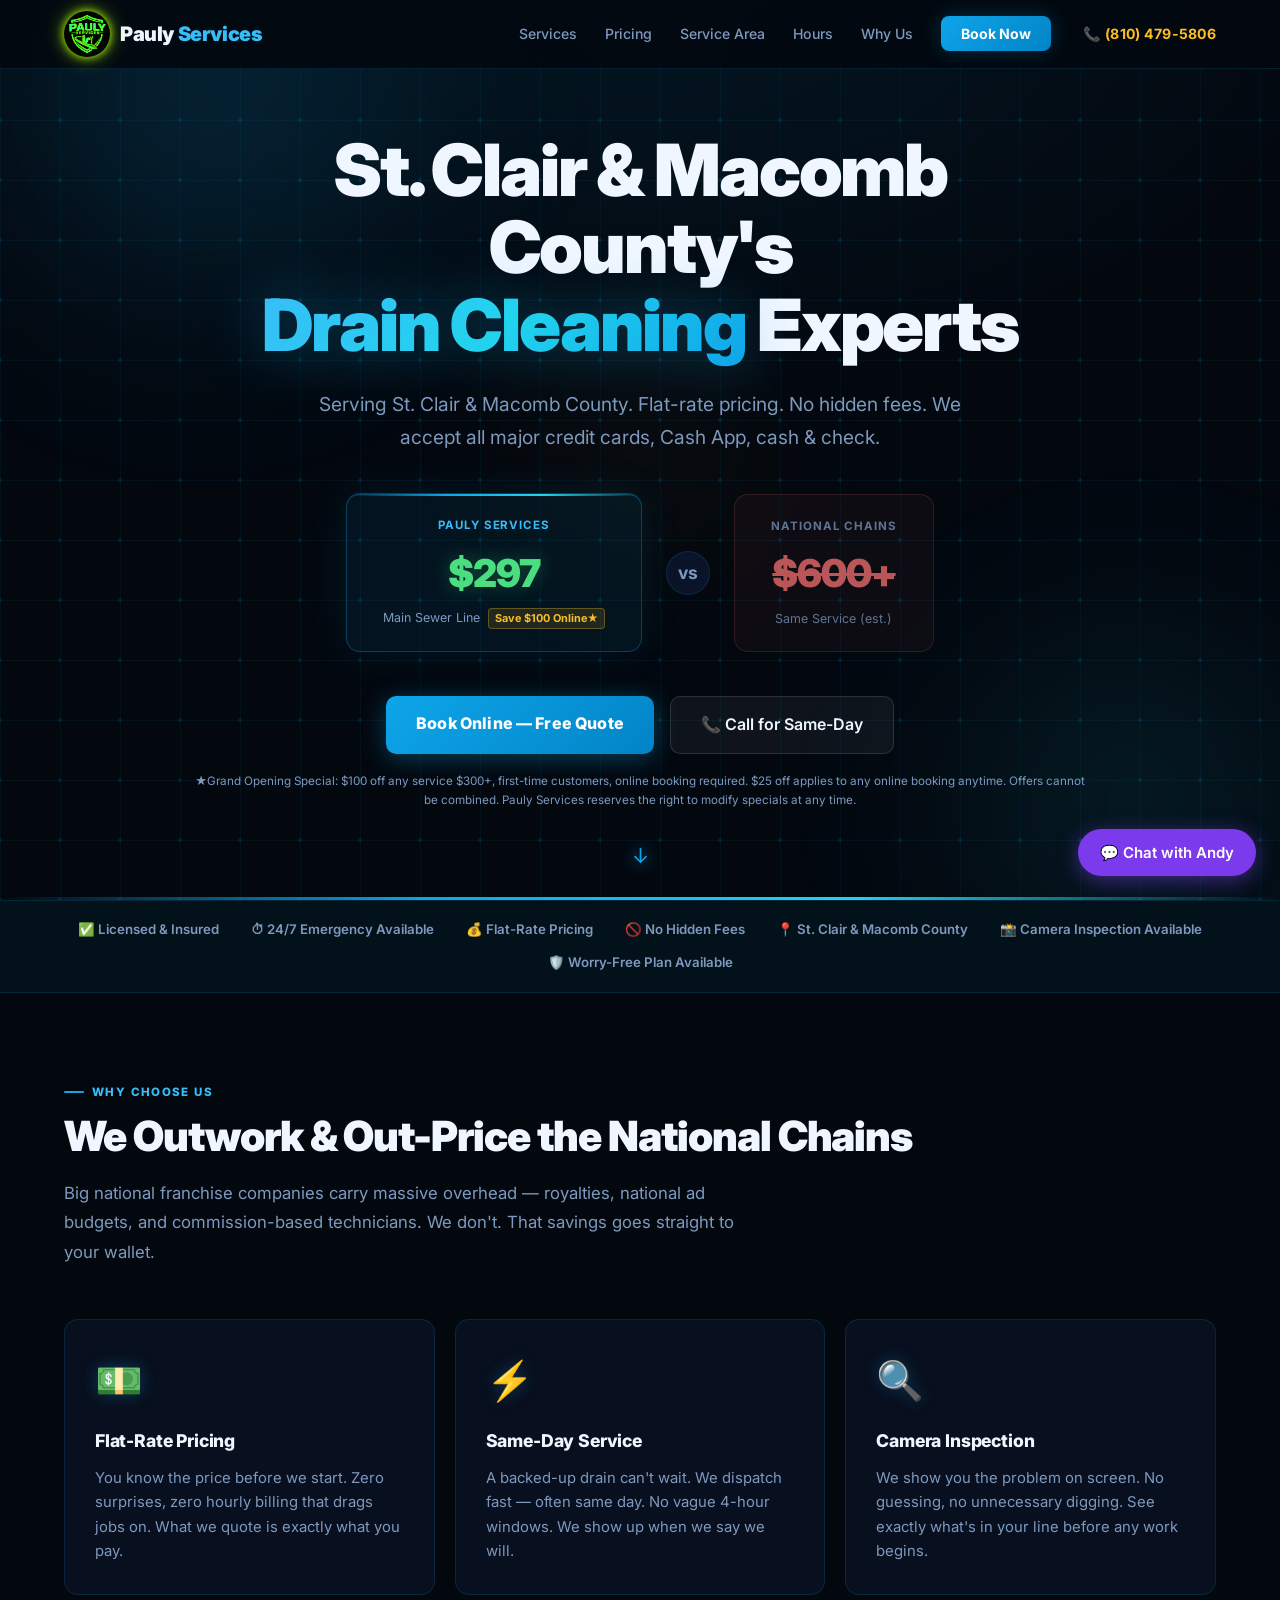
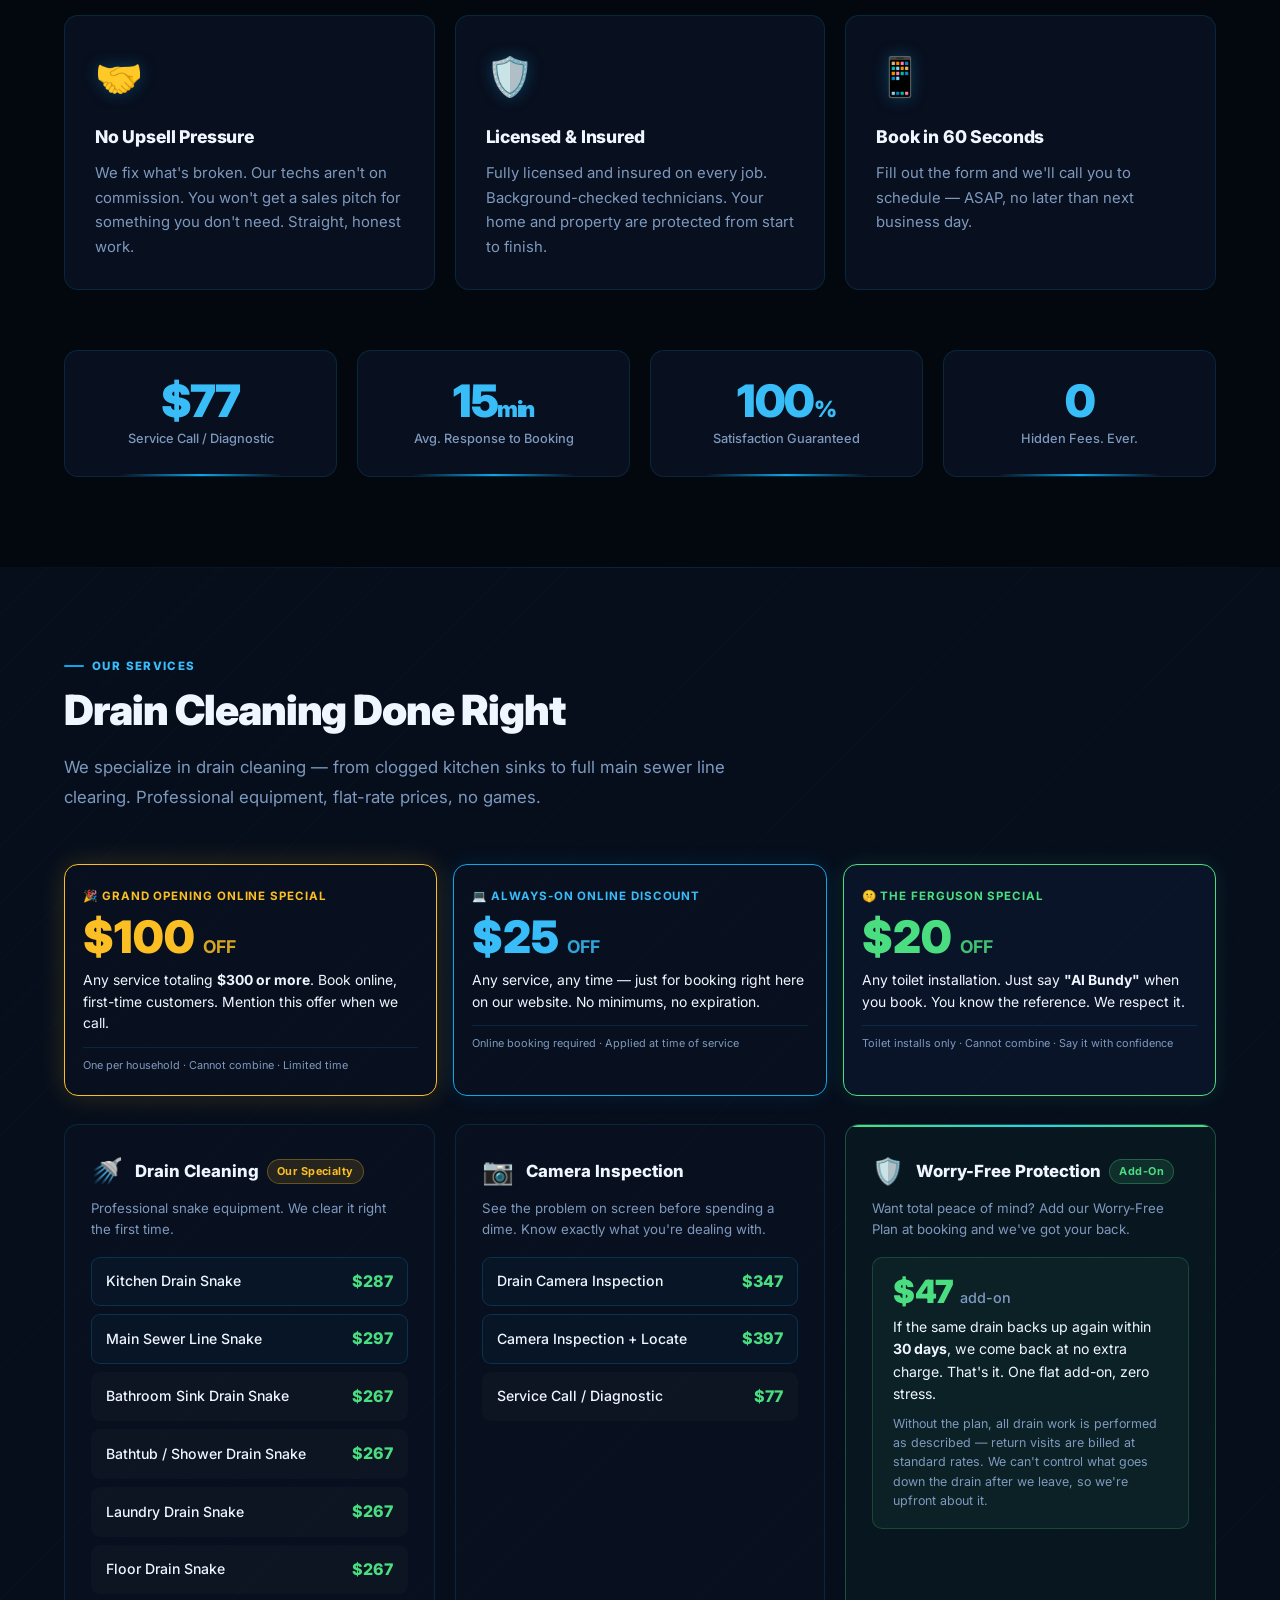
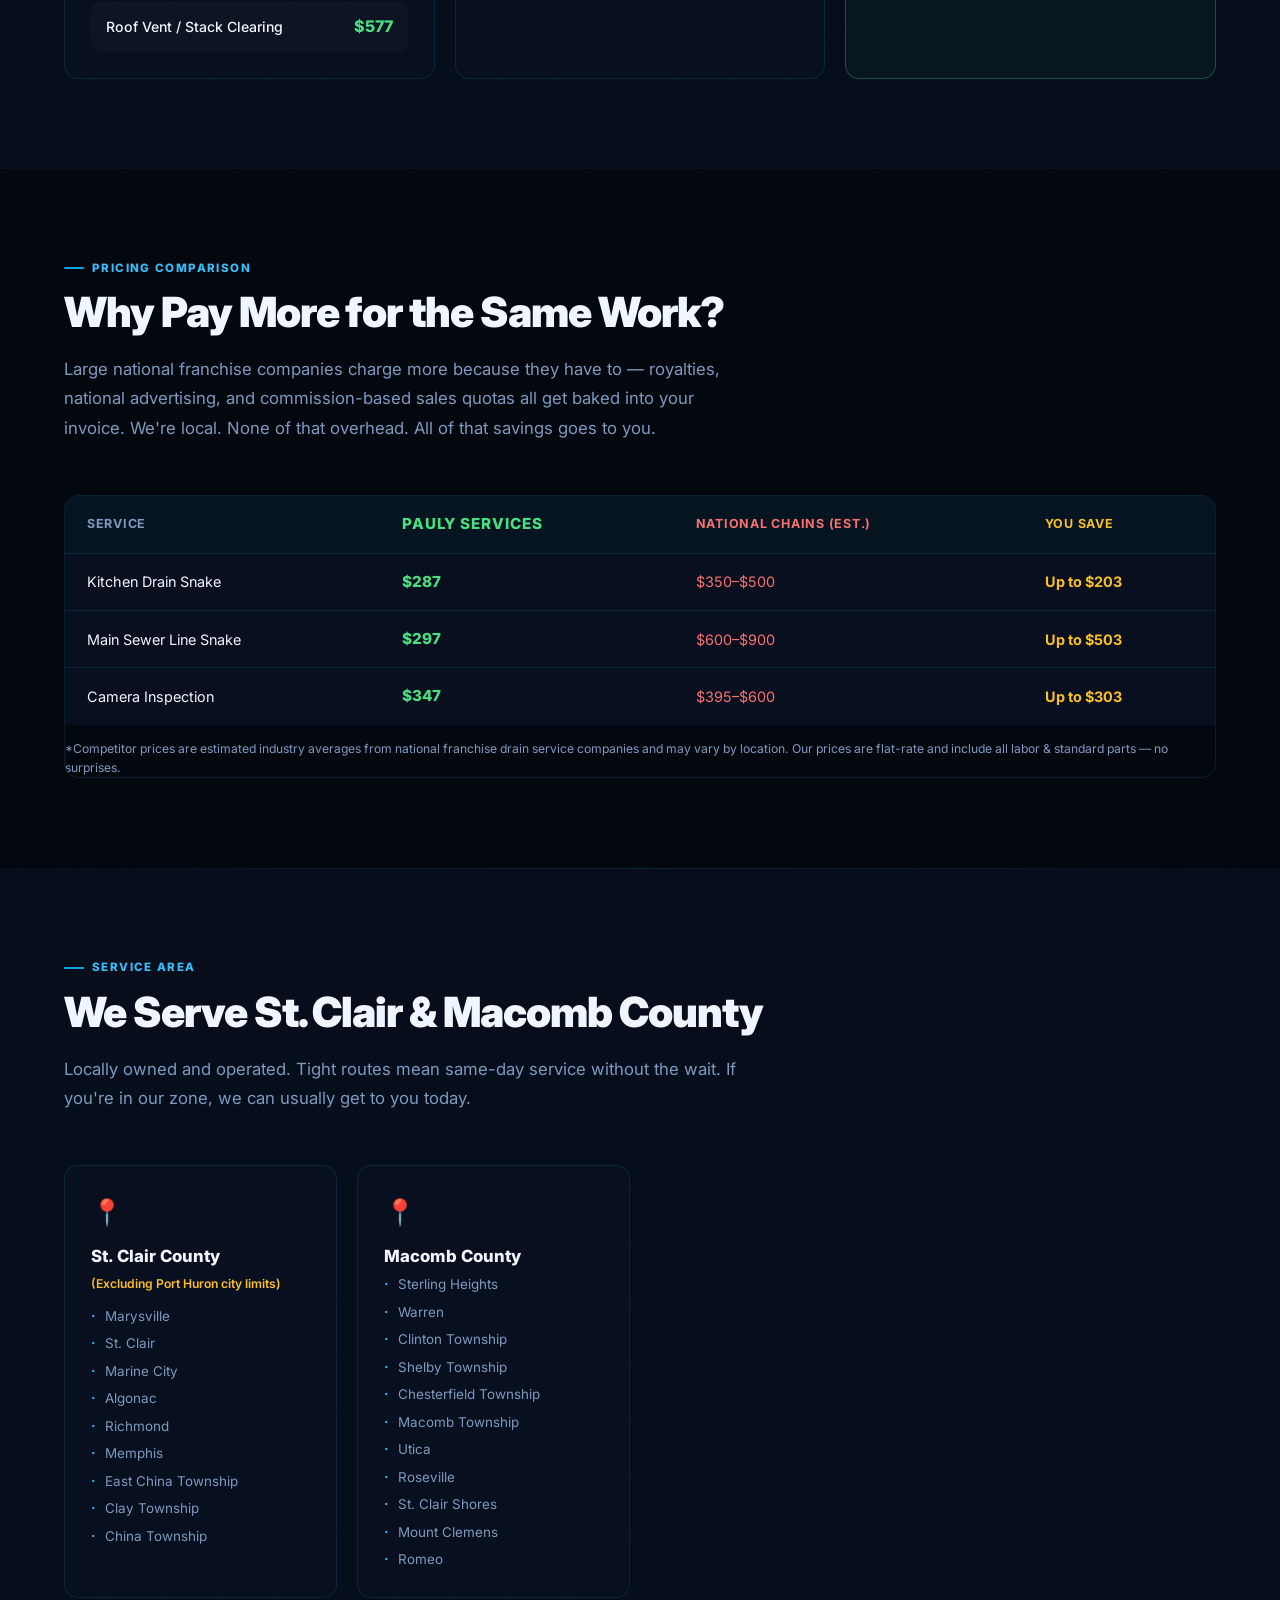
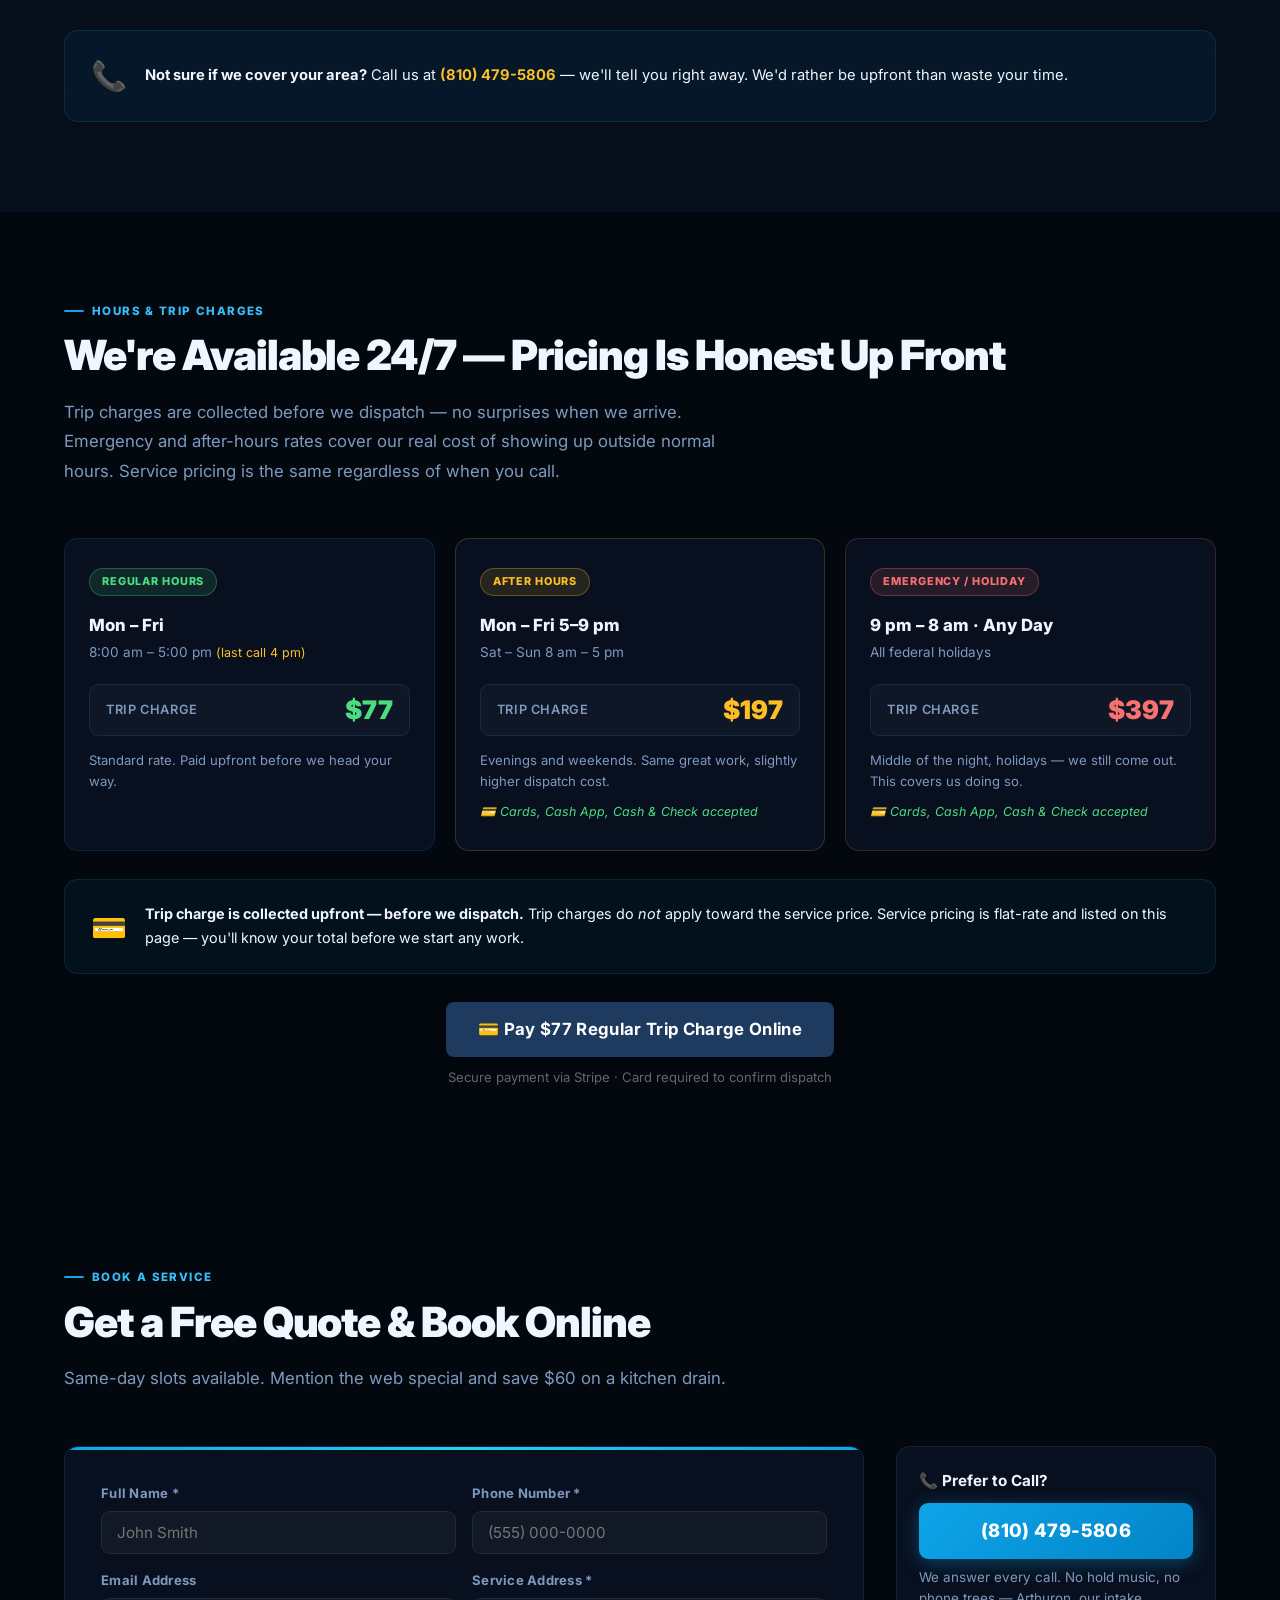
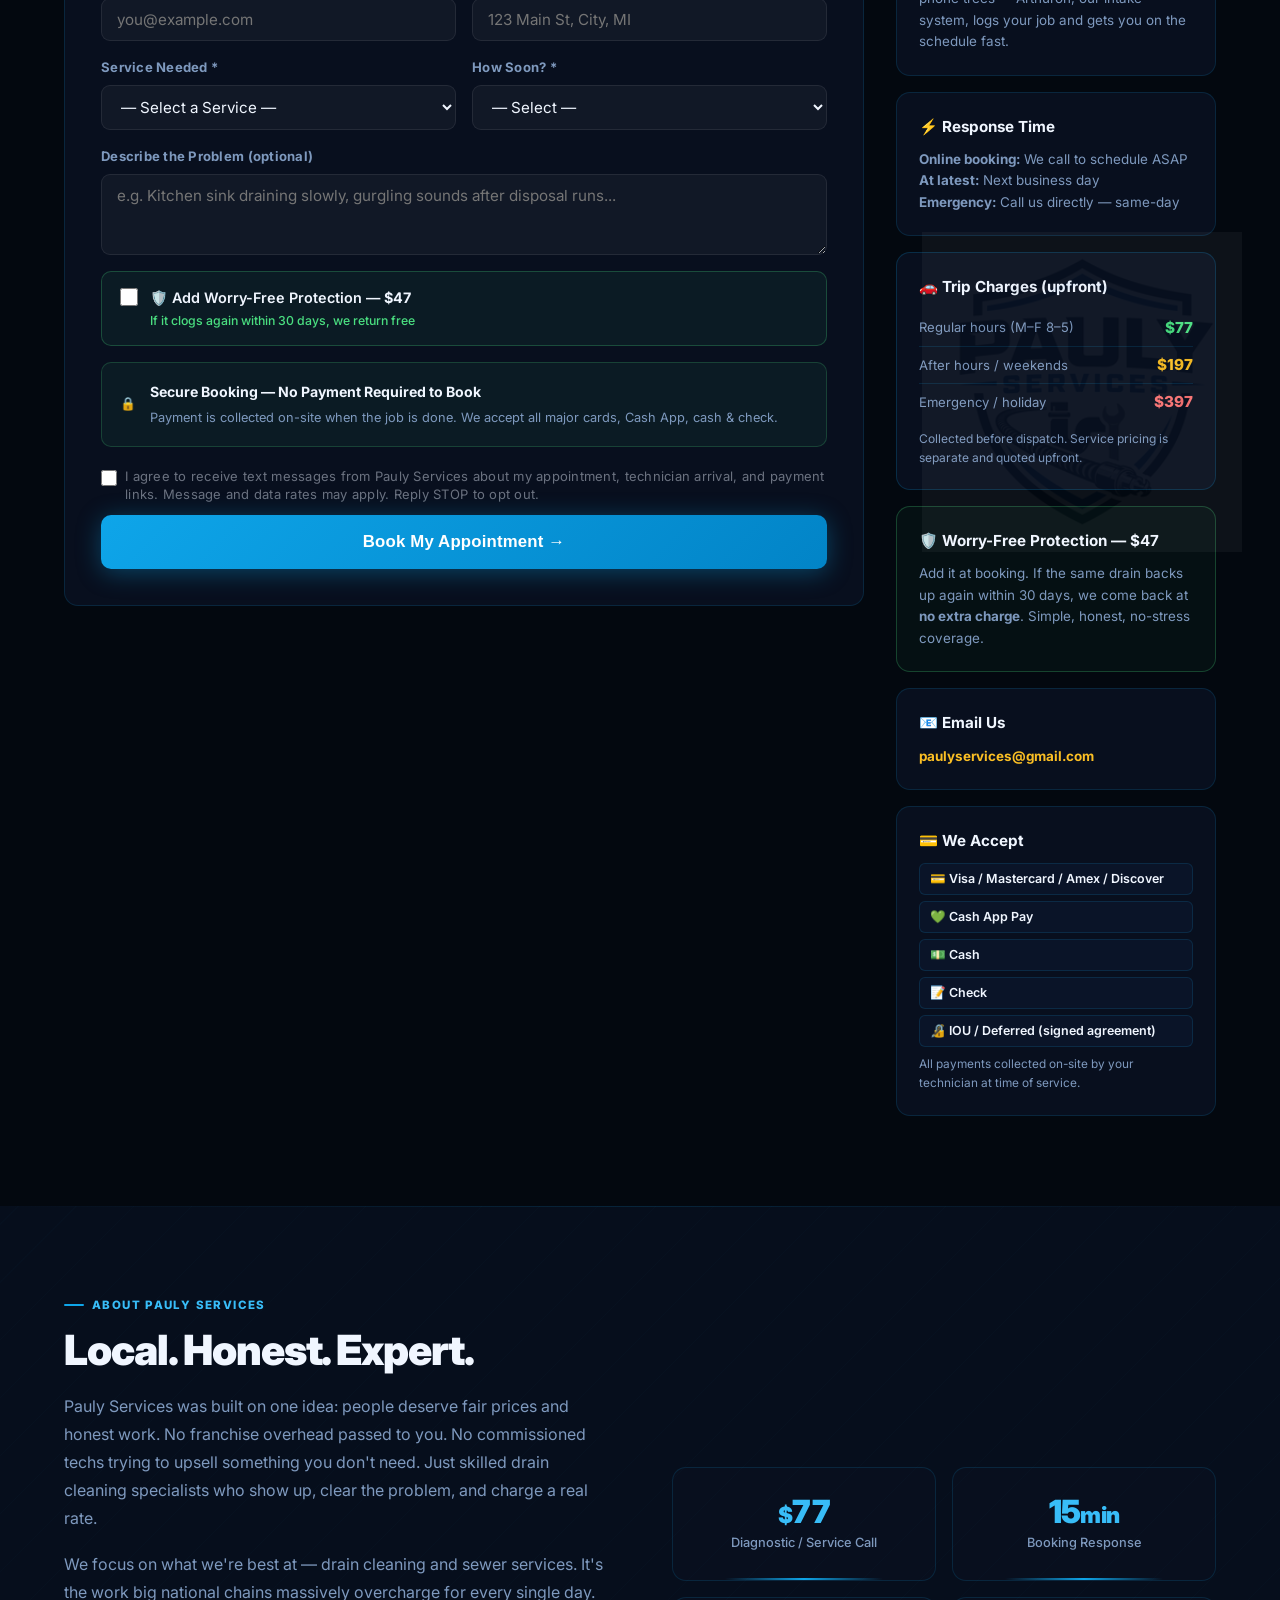
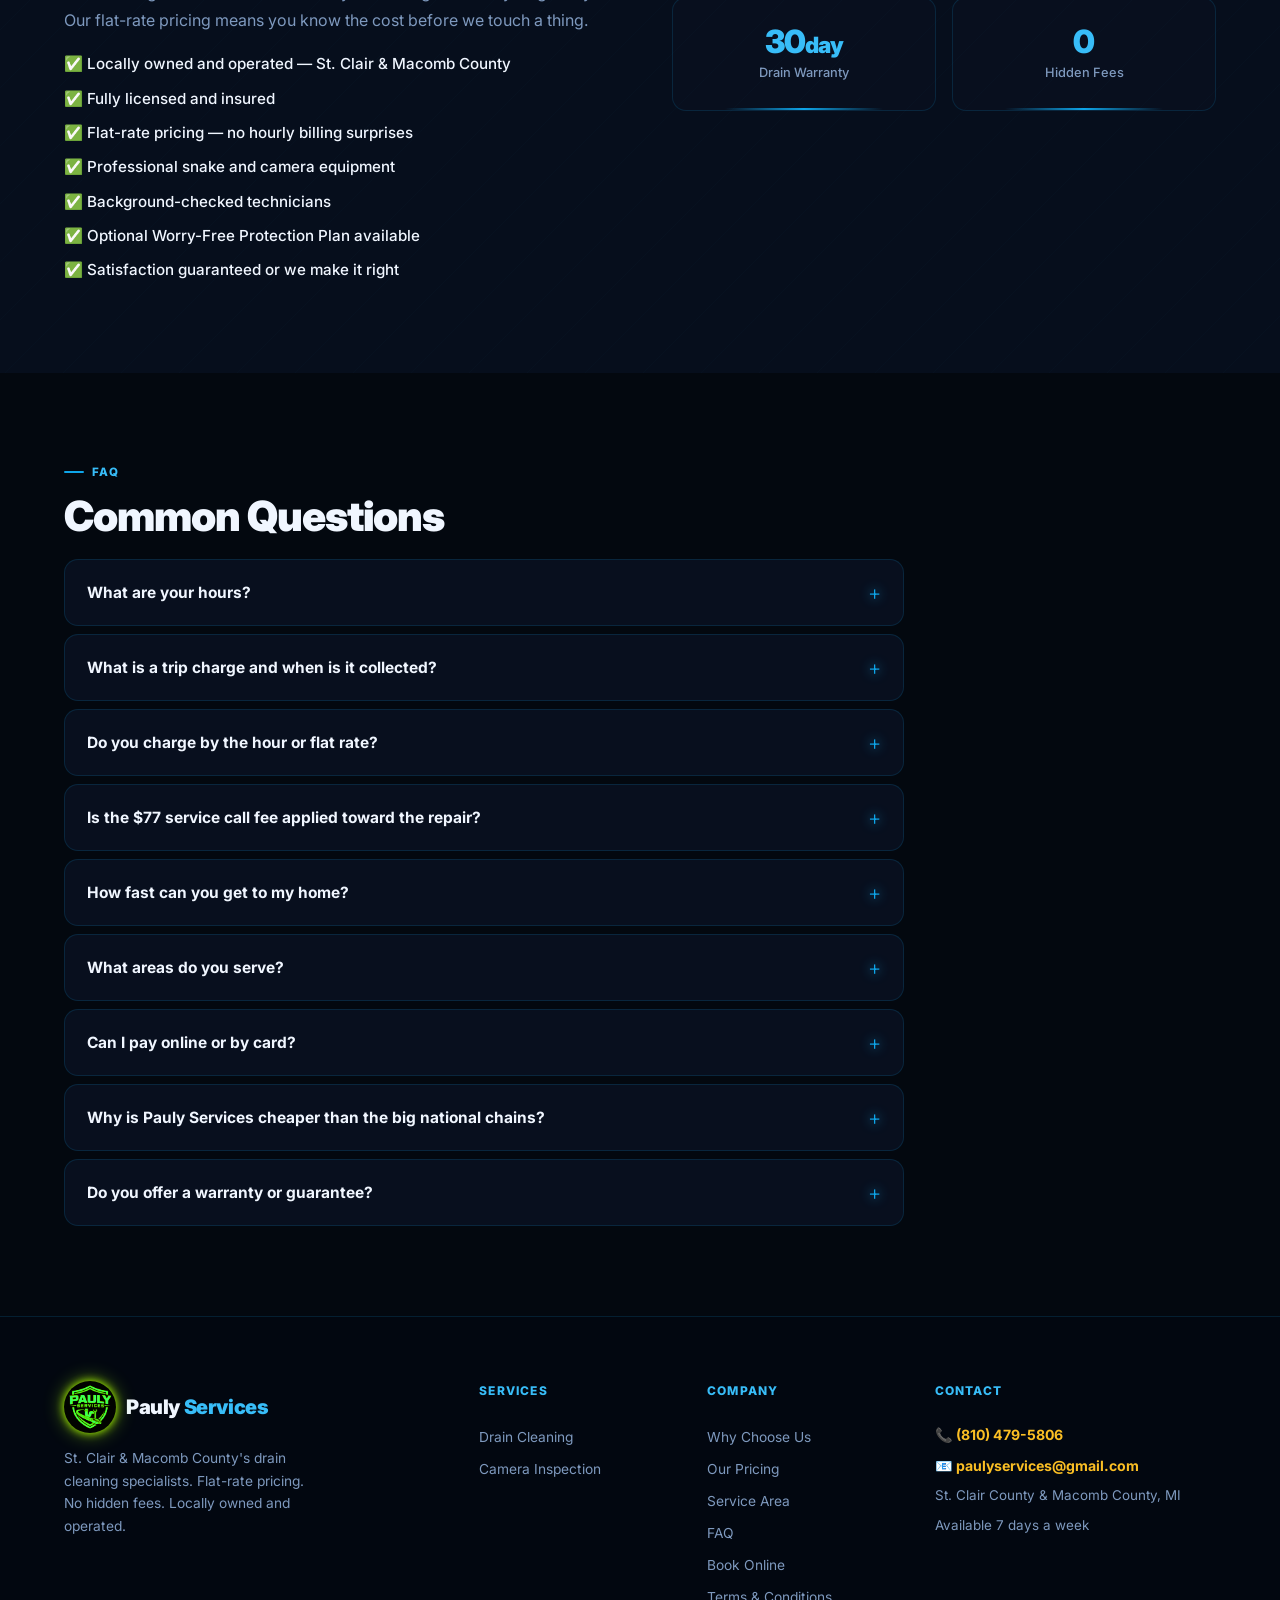
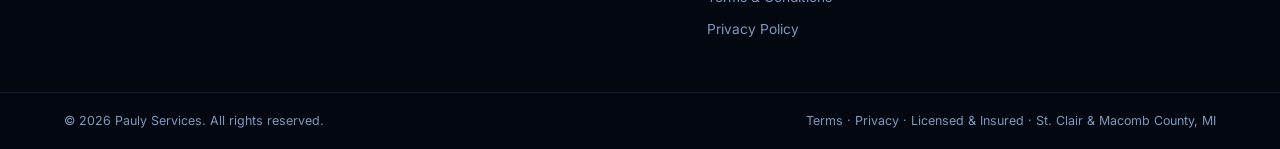
==== index.html @ 437f250c "feat: dynamic pricebook — prices load from prices.json, auto-sync from dashboard" ====
<!DOCTYPE html>
<html lang="en">
<head>
  <meta charset="UTF-8" />
  <meta name="viewport" content="width=device-width, initial-scale=1.0" />
  <title>Pauly Services | Drain Cleaning Specialists — St. Clair &amp; Macomb County MI</title>
  <meta name="description" content="Pauly Services — St. Clair &amp; Macomb County's drain cleaning specialists. Flat-rate pricing. No hidden fees. Same-day available. We accept all major credit cards, Cash App, cash &amp; check." />
  <link rel="preconnect" href="https://fonts.googleapis.com" />
  <link href="https://fonts.googleapis.com/css2?family=Inter:wght@400;500;600;700;800;900&display=swap" rel="stylesheet" />
  <link rel="stylesheet" href="css/style.css" />
</head>
<body>

<!-- ===== NAV ===== -->
<nav class="nav" id="nav">
  <div class="nav-inner">
    <div class="logo">
      <span class="logo-img-wrap">
        <img src="pauly-logo.png" alt="Pauly Services" class="logo-img" />
      </span>
      <span class="logo-text">Pauly <span class="logo-accent">Services</span></span>
    </div>
    <ul class="nav-links">
      <li><a href="#services">Services</a></li>
      <li><a href="#pricing">Pricing</a></li>
      <li><a href="#service-area">Service Area</a></li>
      <li><a href="#hours">Hours</a></li>
      <li><a href="#why-us">Why Us</a></li>
      <li><a href="#booking" class="nav-cta">Book Now</a></li>
    </ul>
    <a href="tel:+18104795806" class="nav-phone">📞 (810) 479-5806</a>
    <button class="hamburger" id="hamburger" aria-label="Menu">&#9776;</button>
  </div>
  <div class="mobile-menu" id="mobile-menu">
    <a href="#services">Services</a>
    <a href="#pricing">Pricing</a>
    <a href="#service-area">Service Area</a>
    <a href="#hours">Hours</a>
    <a href="#why-us">Why Us</a>
    <a href="#booking">Book Now</a>
    <a href="tel:+18104795806" class="mobile-phone">📞 (810) 479-5806</a>
  </div>
</nav>

<!-- ===== HERO ===== -->
<section class="hero" id="home">
  <div class="hero-bg"></div>
  <div class="hero-orb hero-orb-1"></div>
  <div class="hero-orb hero-orb-2"></div>
  <div class="hero-orb hero-orb-3"></div>
  <div class="hero-grid"></div>

  <div class="container hero-content">
    <div class="bubbles" aria-hidden="true">
      <span class="bub bub-1"></span><span class="bub bub-2"></span><span class="bub bub-3"></span>
      <span class="bub bub-4"></span><span class="bub bub-5"></span><span class="bub bub-6"></span>
      <span class="bub bub-7"></span><span class="bub bub-8"></span>
    </div>
    <h1>St. Clair &amp; Macomb County's<br /><span class="gradient-text">Drain Cleaning</span> Experts</h1>
    <p class="hero-sub">Serving St. Clair &amp; Macomb County. Flat-rate pricing. No hidden fees. We accept all major credit cards, Cash App, cash &amp; check.</p>

    <div class="hero-compare">
      <div class="compare-card ours">
        <div class="compare-label">Pauly Services</div>
        <div class="compare-price" data-pb-name="Main Sewer Line Snake">$297</div>
        <div class="compare-service">Main Sewer Line <span class="compare-special-badge">Save $100 Online★</span></div>
      </div>
      <div class="compare-vs">vs</div>
      <div class="compare-card theirs">
        <div class="compare-label">National Chains</div>
        <div class="compare-price">$600+</div>
        <div class="compare-service">Same Service (est.)</div>
      </div>
    </div>

    <div class="hero-actions">
      <a href="#booking" class="btn-primary">Book Online — Free Quote</a>
      <a href="tel:+18104795806" class="btn-secondary">📞 Call for Same-Day</a>
    </div>
    <p class="hero-note">★Grand Opening Special: $100 off any service $300+, first-time customers, online booking required. $25 off applies to any online booking anytime. Offers cannot be combined. Pauly Services reserves the right to modify specials at any time.</p>
  </div>
  <div class="hero-scroll">↓</div>
  <div class="pipe-line"></div>
</section>

<!-- ===== TRUST BAR ===== -->
<div class="trust-bar">
  <div class="container trust-inner">
    <div class="trust-item">✅ Licensed &amp; Insured</div>
    <div class="trust-item">⏱ 24/7 Emergency Available</div>
    <div class="trust-item">💰 Flat-Rate Pricing</div>
    <div class="trust-item">🚫 No Hidden Fees</div>
    <div class="trust-item">📍 St. Clair &amp; Macomb County</div>
    <div class="trust-item">📸 Camera Inspection Available</div>
    <div class="trust-item">🛡️ Worry-Free Plan Available</div>
  </div>
</div>

<!-- ===== WHY US ===== -->
<section class="section" id="why-us">
  <div class="container">
    <div class="section-label">Why Choose Us</div>
    <h2 class="section-title">We Outwork &amp; Out-Price the National Chains</h2>
    <p class="section-sub">Big national franchise companies carry massive overhead — royalties, national ad budgets, and commission-based technicians. We don't. That savings goes straight to your wallet.</p>
    <div class="cards-grid">
      <div class="card">
        <div class="card-icon">💵</div>
        <h3>Flat-Rate Pricing</h3>
        <p>You know the price before we start. Zero surprises, zero hourly billing that drags jobs on. What we quote is exactly what you pay.</p>
      </div>
      <div class="card">
        <div class="card-icon">⚡</div>
        <h3>Same-Day Service</h3>
        <p>A backed-up drain can't wait. We dispatch fast — often same day. No vague 4-hour windows. We show up when we say we will.</p>
      </div>
      <div class="card">
        <div class="card-icon">🔍</div>
        <h3>Camera Inspection</h3>
        <p>We show you the problem on screen. No guessing, no unnecessary digging. See exactly what's in your line before any work begins.</p>
      </div>
      <div class="card">
        <div class="card-icon">🤝</div>
        <h3>No Upsell Pressure</h3>
        <p>We fix what's broken. Our techs aren't on commission. You won't get a sales pitch for something you don't need. Straight, honest work.</p>
      </div>
      <div class="card">
        <div class="card-icon">🛡️</div>
        <h3>Licensed &amp; Insured</h3>
        <p>Fully licensed and insured on every job. Background-checked technicians. Your home and property are protected from start to finish.</p>
      </div>
      <div class="card">
        <div class="card-icon">📱</div>
        <h3>Book in 60 Seconds</h3>
        <p>Fill out the form and we'll call you to schedule — ASAP, no later than next business day.</p>
      </div>
    </div>

    <div class="stats-row">
      <div class="stat-box">
        <div class="stat-num" data-target="77" data-pb-name="Service Call / Diagnostic"><span class="unit">$</span><span class="count">0</span></div>
        <div class="stat-label">Service Call / Diagnostic</div>
      </div>
      <div class="stat-box">
        <div class="stat-num"><span class="count" data-target="15">0</span><span class="unit">min</span></div>
        <div class="stat-label">Avg. Response to Booking</div>
      </div>
      <div class="stat-box">
        <div class="stat-num"><span class="count" data-target="100">0</span><span class="unit">%</span></div>
        <div class="stat-label">Satisfaction Guaranteed</div>
      </div>
      <div class="stat-box">
        <div class="stat-num"><span class="count" data-target="0">0</span></div>
        <div class="stat-label">Hidden Fees. Ever.</div>
      </div>
    </div>
  </div>
</section>

<!-- ===== SERVICES ===== -->
<section class="section section-dark" id="services">
  <div class="container">
    <div class="section-label">Our Services</div>
    <h2 class="section-title">Drain Cleaning Done Right</h2>
    <p class="section-sub">We specialize in drain cleaning — from clogged kitchen sinks to full main sewer line clearing. Professional equipment, flat-rate prices, no games.</p>

    <!-- Specials Grid -->
    <div class="specials-grid">
      <div class="special-card grand-opening">
        <div class="special-eyebrow">🎉 Grand Opening Online Special</div>
        <div class="special-amount">$100 <span class="special-off">OFF</span></div>
        <p class="special-desc">Any service totaling <strong>$300 or more</strong>. Book online, first-time customers. Mention this offer when we call.</p>
        <div class="special-fine">One per household · Cannot combine · Limited time</div>
      </div>
      <div class="special-card always-on">
        <div class="special-eyebrow">💻 Always-On Online Discount</div>
        <div class="special-amount">$25 <span class="special-off">OFF</span></div>
        <p class="special-desc">Any service, any time — just for booking right here on our website. No minimums, no expiration.</p>
        <div class="special-fine">Online booking required · Applied at time of service</div>
      </div>
      <div class="special-card ferguson">
        <div class="special-eyebrow">🤫 The Ferguson Special</div>
        <div class="special-amount">$20 <span class="special-off">OFF</span></div>
        <p class="special-desc">Any toilet installation. Just say <strong>"Al Bundy"</strong> when you book. You know the reference. We respect it.</p>
        <div class="special-fine">Toilet installs only · Cannot combine · Say it with confidence</div>
      </div>
    </div>

    <div class="service-categories">

      <!-- DRAIN CLEANING — FEATURED -->
      <div class="service-cat">
        <div class="cat-header">
          <span class="cat-icon">🚿</span>
          <h3>Drain Cleaning <span class="cat-badge">Our Specialty</span></h3>
        </div>
        <p class="cat-desc">Professional snake equipment. We clear it right the first time.</p>
        <div class="service-list">
          <div class="service-item featured">
            <span class="service-name">Kitchen Drain Snake</span>
            <span class="service-price" data-pb-name="Kitchen Drain Snake">$287</span>
          </div>
          <div class="service-item featured">
            <span class="service-name">Main Sewer Line Snake</span>
            <span class="service-price" data-pb-name="Main Sewer Line Snake">$297</span>
          </div>
          <div class="service-item">
            <span class="service-name">Bathroom Sink Drain Snake</span>
            <span class="service-price" data-pb-name="Bathroom Sink Drain Snake">$267</span>
          </div>
          <div class="service-item">
            <span class="service-name">Bathtub / Shower Drain Snake</span>
            <span class="service-price" data-pb-name="Bathtub / Shower Drain Snake">$267</span>
          </div>
          <div class="service-item">
            <span class="service-name">Laundry Drain Snake</span>
            <span class="service-price" data-pb-name="Laundry Drain Snake">$267</span>
          </div>
          <div class="service-item">
            <span class="service-name">Floor Drain Snake</span>
            <span class="service-price" data-pb-name="Floor Drain Snake">$267</span>
          </div>
          <div class="service-item">
            <span class="service-name">Roof Vent / Stack Clearing</span>
            <span class="service-price" data-pb-name="Roof Vent / Stack Clearing">$577</span>
          </div>
        </div>
      </div>

      <!-- CAMERA -->
      <div class="service-cat">
        <div class="cat-header">
          <span class="cat-icon">📷</span>
          <h3>Camera Inspection</h3>
        </div>
        <p class="cat-desc">See the problem on screen before spending a dime. Know exactly what you're dealing with.</p>
        <div class="service-list">
          <div class="service-item featured">
            <span class="service-name">Drain Camera Inspection</span>
            <span class="service-price" data-pb-name="Drain Camera Inspection">$347</span>
          </div>
          <div class="service-item featured">
            <span class="service-name">Camera Inspection + Locate</span>
            <span class="service-price">$397</span>
          </div>
          <div class="service-item">
            <span class="service-name">Service Call / Diagnostic</span>
            <span class="service-price" data-pb-name="Service Call / Diagnostic">$77</span>
          </div>
        </div>
      </div>

      <!-- WORRY-FREE ADD-ON -->
      <div class="service-cat worry-free-cat">
        <div class="cat-header">
          <span class="cat-icon">🛡️</span>
          <h3>Worry-Free Protection <span class="cat-badge special">Add-On</span></h3>
        </div>
        <p class="cat-desc">Want total peace of mind? Add our Worry-Free Plan at booking and we've got your back.</p>
        <div class="worry-free-box">
          <div class="wf-price">$47 <span class="wf-per">add-on</span></div>
          <p class="wf-desc">If the same drain backs up again within <strong>30 days</strong>, we come back at no extra charge. That's it. One flat add-on, zero stress.</p>
          <p class="wf-note">Without the plan, all drain work is performed as described — return visits are billed at standard rates. We can't control what goes down the drain after we leave, so we're upfront about it.</p>
        </div>
      </div>

    </div>
  </div>
</section>

<!-- ===== PRICE COMPARISON ===== -->
<section class="section" id="pricing">
  <div class="container">
    <div class="section-label">Pricing Comparison</div>
    <h2 class="section-title">Why Pay More for the Same Work?</h2>
    <p class="section-sub">Large national franchise companies charge more because they have to — royalties, national advertising, and commission-based sales quotas all get baked into your invoice. We're local. None of that overhead. All of that savings goes to you.</p>
    <div class="compare-table-wrap">
      <table class="compare-table">
        <thead>
          <tr>
            <th>Service</th>
            <th class="col-ours">Pauly Services</th>
            <th class="col-them">National Chains (est.)</th>
            <th class="col-save">You Save</th>
          </tr>
        </thead>
        <tbody>
          <tr>
            <td>Kitchen Drain Snake</td>
            <td class="col-ours" data-pb-name="Kitchen Drain Snake">$287</td>
            <td class="col-them">$350–$500</td>
            <td class="col-save">Up to $203</td>
          </tr>
          <tr>
            <td>Main Sewer Line Snake</td>
            <td class="col-ours" data-pb-name="Main Sewer Line Snake">$297</td>
            <td class="col-them">$600–$900</td>
            <td class="col-save">Up to $503</td>
          </tr>
          <tr>
            <td>Camera Inspection</td>
            <td class="col-ours" data-pb-name="Drain Camera Inspection">$347</td>
            <td class="col-them">$395–$600</td>
            <td class="col-save">Up to $303</td>
          </tr>
        </tbody>
      </table>
      <p class="compare-note">*Competitor prices are estimated industry averages from national franchise drain service companies and may vary by location. Our prices are flat-rate and include all labor &amp; standard parts — no surprises.</p>
    </div>
  </div>
</section>

<!-- ===== SERVICE AREA ===== -->
<section class="section section-dark" id="service-area">
  <div class="container">
    <div class="section-label">Service Area</div>
    <h2 class="section-title">We Serve St. Clair &amp; Macomb County</h2>
    <p class="section-sub">Locally owned and operated. Tight routes mean same-day service without the wait. If you're in our zone, we can usually get to you today.</p>
    <div class="area-grid">
      <div class="area-card">
        <div class="area-icon">📍</div>
        <h3>St. Clair County</h3>
        <p class="area-note-text">(Excluding Port Huron city limits)</p>
        <ul class="area-list">
          <li>Marysville</li>
          <li>St. Clair</li>
          <li>Marine City</li>
          <li>Algonac</li>
          <li>Richmond</li>
          <li>Memphis</li>
          <li>East China Township</li>
          <li>Clay Township</li>
          <li>China Township</li>
        </ul>
      </div>
      <div class="area-card">
        <div class="area-icon">📍</div>
        <h3>Macomb County</h3>
        <ul class="area-list">
          <li>Sterling Heights</li>
          <li>Warren</li>
          <li>Clinton Township</li>
          <li>Shelby Township</li>
          <li>Chesterfield Township</li>
          <li>Macomb Township</li>
          <li>Utica</li>
          <li>Roseville</li>
          <li>St. Clair Shores</li>
          <li>Mount Clemens</li>
          <li>Romeo</li>
        </ul>
      </div>
    </div>
    <div class="area-note-box">
      <span>📞</span>
      <div>
        <strong>Not sure if we cover your area?</strong> Call us at <a href="tel:+18104795806">(810) 479-5806</a> — we'll tell you right away. We'd rather be upfront than waste your time.
      </div>
    </div>
  </div>
</section>

<!-- ===== HOURS & TRIP CHARGES ===== -->
<section class="section" id="hours">
  <div class="container">
    <div class="section-label">Hours &amp; Trip Charges</div>
    <h2 class="section-title">We're Available 24/7 — Pricing Is Honest Up Front</h2>
    <p class="section-sub">Trip charges are collected before we dispatch — no surprises when we arrive. Emergency and after-hours rates cover our real cost of showing up outside normal hours. Service pricing is the same regardless of when you call.</p>

    <div class="hours-grid">

      <div class="hours-card">
        <div class="hours-badge regular-badge">Regular Hours</div>
        <div class="hours-time">Mon – Fri</div>
        <div class="hours-time-detail">8:00 am – 5:00 pm <span class="hours-note">(last call 4 pm)</span></div>
        <div class="trip-charge-row">
          <span class="trip-label">Trip Charge</span>
          <span class="trip-price regular-price" data-pb-name="Service Call / Diagnostic">$77</span>
        </div>
        <p class="hours-desc">Standard rate. Paid upfront before we head your way.</p>
      </div>

      <div class="hours-card afterhours-card">
        <div class="hours-badge afterhours-badge">After Hours</div>
        <div class="hours-time">Mon – Fri 5–9 pm</div>
        <div class="hours-time-detail">Sat – Sun 8 am – 5 pm</div>
        <div class="trip-charge-row">
          <span class="trip-label">Trip Charge</span>
          <span class="trip-price afterhours-price" data-pb-name="Trip Charge (After Hours  Saterday)">$197</span>
        </div>
        <p class="hours-desc">Evenings and weekends. Same great work, slightly higher dispatch cost.</p>
        <p style="margin-top:10px;font-size:.78rem;color:var(--green);font-style:italic">💳 Cards, Cash App, Cash &amp; Check accepted</p>
      </div>

      <div class="hours-card emergency-card">
        <div class="hours-badge emergency-badge">Emergency / Holiday</div>
        <div class="hours-time">9 pm – 8 am · Any Day</div>
        <div class="hours-time-detail">All federal holidays</div>
        <div class="trip-charge-row">
          <span class="trip-label">Trip Charge</span>
          <span class="trip-price emergency-price" data-pb-name="Trip Charge (After Hours Any Time 24/7)">$397</span>
        </div>
        <p class="hours-desc">Middle of the night, holidays — we still come out. This covers us doing so.</p>
        <p style="margin-top:10px;font-size:.78rem;color:var(--green);font-style:italic">💳 Cards, Cash App, Cash &amp; Check accepted</p>
      </div>

    </div>

    <div class="trip-note-box">
      <span>💳</span>
      <div>
        <strong>Trip charge is collected upfront — before we dispatch.</strong>
        Trip charges do <em>not</em> apply toward the service price. Service pricing is flat-rate and listed on this page — you'll know your total before we start any work.
      </div>
    </div>

    <div style="text-align:center;margin-top:28px">
      <a href="https://buy.stripe.com/9B6fZg90k4Bl85J8NS5c400" target="_blank" rel="noopener"
         style="display:inline-block;background:#1e3a5f;color:#fff;font-size:1.05rem;font-weight:700;padding:14px 32px;border-radius:8px;text-decoration:none;letter-spacing:.02em;box-shadow:0 2px 8px rgba(0,0,0,.18)">
        💳 Pay $77 Regular Trip Charge Online
      </a>
      <p style="margin-top:10px;font-size:.82rem;color:#666">Secure payment via Stripe · Card required to confirm dispatch</p>
    </div>
  </div>
</section>

<!-- ===== BOOKING ===== -->
<section class="section booking-section" id="booking">
  <img src="pauly-logo.png" alt="" class="booking-watermark" aria-hidden="true" />
  <div class="container">
    <div class="section-label">Book a Service</div>
    <h2 class="section-title">Get a Free Quote &amp; Book Online</h2>
    <p class="section-sub">Same-day slots available. Mention the web special and save $60 on a kitchen drain.</p>

    <div class="booking-wrap">
      <form class="booking-form" id="booking-form">
        <!-- Web3Forms key — get yours free at https://web3forms.com (enter paulyservices@gmail.com) -->
        <input type="hidden" id="w3f-key" value="66dcbcda-24cd-4d22-8c49-87438db9e6a2" />
        <div class="form-row">
          <div class="form-group">
            <label for="name">Full Name *</label>
            <input type="text" id="name" name="name" placeholder="John Smith" required />
          </div>
          <div class="form-group">
            <label for="phone">Phone Number *</label>
            <input type="tel" id="phone" name="phone" placeholder="(555) 000-0000" required />
          </div>
        </div>
        <div class="form-row">
          <div class="form-group">
            <label for="email">Email Address</label>
            <input type="email" id="email" name="email" placeholder="you@example.com" />
          </div>
          <div class="form-group">
            <label for="address">Service Address *</label>
            <input type="text" id="address" name="address" placeholder="123 Main St, City, MI" required />
          </div>
        </div>
        <div class="form-row">
          <div class="form-group">
            <label for="service">Service Needed *</label>
            <select id="service" name="service" required>
              <option value="">— Select a Service —</option>
              <optgroup label="Drain Cleaning">
              <option value="Kitchen Drain Snake — $297">Kitchen Drain Snake — $297</option>
                <option value="Main Sewer Line Snake — $397">Main Sewer Line Snake — $397</option>
                <option value="Bathroom Sink Drain Snake — $267">Bathroom Sink Drain Snake — $267</option>
                <option value="Bathtub / Shower Drain — $267">Bathtub / Shower Drain — $267</option>
                <option value="Laundry Drain — $267">Laundry Drain — $267</option>
                <option value="Floor Drain — $267">Floor Drain — $267</option>
                <option value="Roof Vent / Stack Clearing — $577">Roof Vent / Stack Clearing — $577</option>
              </optgroup>
              <optgroup label="Camera Inspection">
                <option value="Drain Camera Inspection — $297">Drain Camera Inspection — $297</option>
                <option value="Camera Inspection + Locate — $397">Camera Inspection + Locate — $397</option>
                <option value="Service Call / Diagnostic — $77">Service Call / Diagnostic — $77</option>
              </optgroup>
              <optgroup label="Other">
                <option value="Not sure — need diagnosis">Not sure — need diagnosis</option>
              </optgroup>
            </select>
          </div>
          <div class="form-group">
            <label for="urgency">How Soon? *</label>
            <select id="urgency" name="urgency" required>
              <option value="">— Select —</option>
              <option value="Emergency — ASAP">🚨 Emergency / After Hours — ASAP</option>
              <option value="Same Day">⚡ Same Day (regular hours)</option>
              <option value="This Week">📅 This Week</option>
              <option value="Schedule for Later">🗓 Schedule for Later</option>
            </select>
            <div id="trip-charge-hint" class="trip-hint" style="display:none"></div>
          </div>
        </div>
        <div class="form-group full">
          <label for="notes">Describe the Problem (optional)</label>
          <textarea id="notes" name="notes" rows="3" placeholder="e.g. Kitchen sink draining slowly, gurgling sounds after disposal runs..."></textarea>
        </div>

        <div class="worry-free-check">
          <label class="wf-label">
            <input type="checkbox" name="worry_free" value="yes" />
            <span class="wf-check-text">🛡️ Add Worry-Free Protection — <strong>$47</strong> &nbsp;<span class="wf-tag">If it clogs again within 30 days, we return free</span></span>
          </label>
        </div>

        <div class="payment-notice">
          <span class="payment-icon">🔒</span>
          <div>
            <strong>Secure Booking — No Payment Required to Book</strong><br />
            <span>Payment is collected on-site when the job is done. We accept all major cards, Cash App, cash &amp; check.</span>
          </div>
        </div>

        <div class="form-group" style="margin-bottom:12px">
          <div style="display:flex;align-items:flex-start;gap:8px">
            <input type="checkbox" name="sms_consent" id="sms_consent" required style="margin-top:3px;flex-shrink:0;width:16px;height:16px" />
            <label for="sms_consent" style="font-size:13px;color:#6b7280;cursor:pointer;font-weight:400;line-height:1.4">
              I agree to receive text messages from Pauly Services about my appointment, technician arrival, and payment links. Message and data rates may apply. Reply STOP to opt out.
            </label>
          </div>
        </div>
        <button type="submit" class="btn-primary btn-full" id="submit-btn">
          <span id="btn-text">Book My Appointment →</span>
          <span id="btn-loading" style="display:none">Sending...</span>
        </button>
      </form>

      <div class="booking-sidebar">
        <div class="sidebar-card">
          <h4>📞 Prefer to Call?</h4>
          <a href="tel:+18104795806" class="sidebar-phone">(810) 479-5806</a>
          <p>We answer every call. No hold music, no phone trees &#8212; Arthuron, our intake system, logs your job and gets you on the schedule fast.</p>
        </div>
        <div class="sidebar-card">
          <h4>⚡ Response Time</h4>
          <p><strong>Online booking:</strong> We call to schedule ASAP<br />
          <strong>At latest:</strong> Next business day<br />
          <strong>Emergency:</strong> Call us directly — same-day</p>
        </div>
        <div class="sidebar-card trip-sidebar-card">
          <h4>🚗 Trip Charges (upfront)</h4>
          <div class="trip-sidebar-row"><span>Regular hours (M–F 8–5)</span><span class="trip-sidebar-price regular-price" data-pb-name="Service Call / Diagnostic">$77</span></div>
          <div class="trip-sidebar-row"><span>After hours / weekends</span><span class="trip-sidebar-price afterhours-price" data-pb-name="Trip Charge (After Hours  Saterday)">$197</span></div>
          <div class="trip-sidebar-row"><span>Emergency / holiday</span><span class="trip-sidebar-price emergency-price" data-pb-name="Trip Charge (After Hours Any Time 24/7)">$397</span></div>
          <p style="font-size:0.75rem;color:var(--muted);margin-top:8px">Collected before dispatch. Service pricing is separate and quoted upfront.</p>
        </div>
        <div class="sidebar-card guarantee">
          <h4>🛡️ Worry-Free Protection — $47</h4>
          <p>Add it at booking. If the same drain backs up again within 30 days, we come back at <strong>no extra charge</strong>. Simple, honest, no-stress coverage.</p>
        </div>
        <div class="sidebar-card">
          <h4>📧 Email Us</h4>
          <p><a href="mailto:paulyservices@gmail.com" style="color:var(--gold);font-weight:700">paulyservices@gmail.com</a></p>
        </div>
        <div class="sidebar-card">
          <h4>💳 We Accept</h4>
          <div class="pay-methods">
            <span class="pay-badge">💳 Visa / Mastercard / Amex / Discover</span>
            <span class="pay-badge">💚 Cash App Pay</span>
            <span class="pay-badge">💵 Cash</span>
            <span class="pay-badge">📝 Check</span>
            <span class="pay-badge">🔏 IOU / Deferred (signed agreement)</span>
          </div>
          <p style="font-size:0.74rem;color:var(--muted);margin-top:8px">All payments collected on-site by your technician at time of service.</p>
        </div>
      </div>
    </div>

    <div class="booking-success" id="booking-success" style="display:none">
      <div class="success-icon">✅</div>
      <h3>Booking Request Received!</h3>
      <p>Your request is in — we'll call you to schedule ASAP, no later than next business day.<br />Need it sooner? Call us directly: <a href="tel:+18104795806" style="color:var(--gold)">(810) 479-5806</a>.</p>
    </div>
  </div>
</section>

<!-- ===== ABOUT ===== -->
<section class="section section-dark" id="about">
  <div class="container about-wrap">
    <div class="about-text">
      <div class="section-label">About Pauly Services</div>
      <h2 class="section-title">Local. Honest. Expert.</h2>
      <p>Pauly Services was built on one idea: people deserve fair prices and honest work. No franchise overhead passed to you. No commissioned techs trying to upsell something you don't need. Just skilled drain cleaning specialists who show up, clear the problem, and charge a real rate.</p>
      <p>We focus on what we're best at — drain cleaning and sewer services. It's the work big national chains massively overcharge for every single day. Our flat-rate pricing means you know the cost before we touch a thing.</p>
      <ul class="about-list">
        <li>✅ Locally owned and operated — St. Clair &amp; Macomb County</li>
        <li>✅ Fully licensed and insured</li>
        <li>✅ Flat-rate pricing — no hourly billing surprises</li>
        <li>✅ Professional snake and camera equipment</li>
        <li>✅ Background-checked technicians</li>
        <li>✅ Optional Worry-Free Protection Plan available</li>
        <li>✅ Satisfaction guaranteed or we make it right</li>
      </ul>
    </div>
    <div style="display:grid;grid-template-columns:1fr 1fr;gap:16px;">
      <div class="stat-box">
        <div class="stat-num" style="font-size:2rem" data-pb-name="Service Call / Diagnostic"><span class="unit">$</span><span class="pb-price">77</span></div>
        <div class="stat-label">Diagnostic / Service Call</div>
      </div>
      <div class="stat-box">
        <div class="stat-num" style="font-size:2rem">15<span class="unit">min</span></div>
        <div class="stat-label">Booking Response</div>
      </div>
      <div class="stat-box">
        <div class="stat-num" style="font-size:2rem">30<span class="unit">day</span></div>
        <div class="stat-label">Drain Warranty</div>
      </div>
      <div class="stat-box">
        <div class="stat-num" style="font-size:2rem">0</div>
        <div class="stat-label">Hidden Fees</div>
      </div>
    </div>
  </div>
</section>

<!-- ===== FAQ ===== -->
<section class="section" id="faq">
  <div class="container">
    <div class="section-label">FAQ</div>
    <h2 class="section-title">Common Questions</h2>
    <div class="faq-list">
      <div class="faq-item">
        <button class="faq-q">What are your hours?</button>
        <div class="faq-a">Regular hours are Monday–Friday, 8 am to 5 pm (last call at 4 pm). We're also available evenings, weekends, and holidays — those slots carry a higher trip charge. True emergencies (middle of the night, etc.) — just call us directly at (810) 479-5806.</div>
      </div>
      <div class="faq-item">
        <button class="faq-q">What is a trip charge and when is it collected?</button>
        <div class="faq-a">A trip charge covers the cost of dispatching to your location and is collected <strong>upfront before we head your way</strong>. Regular hours (M–F 8–5): $87. After hours / weekends: $197. Emergency, late night, or holiday: $397. Trip charges are separate from service pricing — your flat-rate service cost is quoted before any work begins.</div>
      </div>
      <div class="faq-item">
        <button class="faq-q">Do you charge by the hour or flat rate?</button>
        <div class="faq-a">Flat rate, every time. Every service has a fixed price listed right on our site. You'll know the exact cost before we start — no meter running while we work.</div>
      </div>
      <div class="faq-item">
        <button class="faq-q">Is the $77 service call fee applied toward the repair?</button>
        <div class="faq-a">Yes. The $77 diagnostic fee is credited toward any service we perform on the same visit.</div>
      </div>
      <div class="faq-item">
        <button class="faq-q">How fast can you get to my home?</button>
        <div class="faq-a">We offer same-day service in most cases. Emergency calls — call us directly at (810) 479-5806. For online bookings, we'll call you to schedule ASAP — no later than next business day.</div>
      </div>
      <div class="faq-item">
        <button class="faq-q">What areas do you serve?</button>
        <div class="faq-a">We serve St. Clair County (excluding Port Huron city limits) and all of Macomb County. If you're not sure, just call — (810) 479-5806.</div>
      </div>
      <div class="faq-item">
        <button class="faq-q">Can I pay online or by card?</button>
        <div class="faq-a">We accept all major credit and debit cards (Visa, Mastercard, Amex, Discover), Cash App Pay, cash, and check — all collected on-site by your technician when the job is done. No payment is required to book.</div>
      </div>
      <div class="faq-item">
        <button class="faq-q">Why is Pauly Services cheaper than the big national chains?</button>
        <div class="faq-a">National franchise companies pay royalties, national advertising fees, and run commission-based pricing that incentivizes upselling. We're local — none of that overhead. Lower costs for us means lower prices for you.</div>
      </div>
      <div class="faq-item">
        <button class="faq-q">Do you offer a warranty or guarantee?</button>
        <div class="faq-a">We offer our optional <strong>Worry-Free Protection Plan</strong> for just $47, added at booking. If the same drain backs up within 30 days, we return at no charge — no questions asked. Without the plan, all drain cleaning is completed as described, but return visits are billed at standard rates. We're upfront about it because we can't control what goes down the drain after we leave.</div>
      </div>
    </div>
  </div>
</section>

<!-- ===== FOOTER ===== -->
<footer class="footer">
  <div class="container footer-inner">
    <div class="footer-brand">
      <div class="logo">
        <span class="logo-img-wrap">
          <img src="pauly-logo.png" alt="Pauly Services" class="logo-img" />
        </span>
        <span class="logo-text">Pauly <span class="logo-accent">Services</span></span>
      </div>
      <p>St. Clair &amp; Macomb County's drain cleaning specialists. Flat-rate pricing. No hidden fees. Locally owned and operated.</p>
    </div>
    <div class="footer-links">
      <h4>Services</h4>
      <a href="#services">Drain Cleaning</a>
      <a href="#services">Camera Inspection</a>
    </div>
    <div class="footer-links">
      <h4>Company</h4>
      <a href="#why-us">Why Choose Us</a>
      <a href="#pricing">Our Pricing</a>
      <a href="#service-area">Service Area</a>
      <a href="#faq">FAQ</a>
      <a href="#booking">Book Online</a>
      <a href="terms.html">Terms &amp; Conditions</a>
      <a href="privacy.html">Privacy Policy</a>
    </div>
    <div class="footer-contact">
      <h4>Contact</h4>
      <a href="tel:+18104795806">📞 (810) 479-5806</a>
      <a href="mailto:paulyservices@gmail.com">📧 paulyservices@gmail.com</a>
      <p>St. Clair County &amp; Macomb County, MI</p>
      <p>Available 7 days a week</p>
    </div>
  </div>
  <div class="footer-bottom">
    <div class="container">
      <span>© 2026 Pauly Services. All rights reserved.</span>
      <span><a href="terms.html" style="color:var(--muted)">Terms</a> · <a href="privacy.html" style="color:var(--muted)">Privacy</a> · Licensed &amp; Insured · St. Clair &amp; Macomb County, MI</span>
    </div>
  </div>
</footer>

<script src="js/main.js"></script>
<script src="js/chat-widget.js"></script>
<script src="js/pricebook.js"></script>
</body>
</html>
---- css/style.css ----
/* ===== RESET & BASE ===== */
*, *::before, *::after { box-sizing: border-box; margin: 0; padding: 0; }

:root {
  --bg:      #03080f;
  --bg2:     #060e1c;
  --card:    #080f1e;
  --card2:   #0a1428;
  --blue:    #0ea5e9;
  --blue2:   #38bdf8;
  --cyan:    #22d3ee;
  --gold:    #fbbf24;
  --green:   #4ade80;
  --red:     #f87171;
  --text:    #f0f6ff;
  --muted:   #7e99be;
  --border:  rgba(14,165,233,0.15);
  --glow:    rgba(14,165,233,0.3);
  --radius:  14px;
}

html { scroll-behavior: smooth; }

body {
  font-family: 'Inter', -apple-system, BlinkMacSystemFont, sans-serif;
  background: var(--bg);
  color: var(--text);
  line-height: 1.6;
  overflow-x: hidden;
}

.container { max-width: 1200px; margin: 0 auto; padding: 0 24px; }
a { text-decoration: none; color: inherit; }

/* ===== NAV ===== */
.nav {
  position: fixed;
  top: 0; left: 0; right: 0;
  z-index: 100;
  background: rgba(3,8,15,0.9);
  backdrop-filter: blur(20px);
  -webkit-backdrop-filter: blur(20px);
  border-bottom: 1px solid var(--border);
  transition: box-shadow 0.3s;
}
.nav.scrolled { box-shadow: 0 4px 40px rgba(14,165,233,0.1); }

.nav-inner {
  max-width: 1200px;
  margin: 0 auto;
  padding: 0 24px;
  height: 68px;
  display: flex;
  align-items: center;
  gap: 32px;
}

.logo {
  display: flex;
  align-items: center;
  gap: 10px;
  font-weight: 900;
  font-size: 1.25rem;
  white-space: nowrap;
  letter-spacing: -0.02em;
}
.logo-icon { font-size: 1.5rem; filter: drop-shadow(0 0 8px var(--blue)); }
.logo-accent { color: var(--blue2); }

/* ── Real logo image — neon circular stamp ── */
.logo-img-wrap {
  display: inline-flex;
  border-radius: 50%;
  overflow: hidden;
  flex-shrink: 0;
  filter: drop-shadow(0 0 4px #aaff00) drop-shadow(0 0 9px rgba(170,255,0,0.45));
}
.logo-img {
  display: block;
  height: 46px;
  width: 46px;
  object-fit: contain;
  filter: invert(1) sepia(1) saturate(6) hue-rotate(55deg);
  mix-blend-mode: screen;
}
.footer-brand .logo-img { height: 52px; width: 52px; }

/* ── Payment method badges ── */
.pay-methods { display: flex; flex-direction: column; gap: 6px; margin-top: 8px; }
.pay-badge {
  display: inline-block;
  font-size: 0.78rem;
  font-weight: 600;
  color: var(--text);
  background: var(--card2);
  border: 1px solid var(--border);
  border-radius: 6px;
  padding: 5px 10px;
}

/* ── Booking section watermark ── */
.booking-section { position: relative; overflow: hidden; }
.booking-watermark {
  position: absolute;
  right: 3%;
  top: 50%;
  transform: translateY(-50%);
  width: 320px;
  height: 320px;
  object-fit: contain;
  opacity: 0.045;
  pointer-events: none;
  z-index: 0;
}

.nav-links { display: flex; list-style: none; gap: 28px; margin-left: auto; }
.nav-links a { font-size: 0.88rem; font-weight: 500; color: var(--muted); transition: color 0.2s; }
.nav-links a:hover { color: var(--text); }

.nav-cta {
  background: linear-gradient(135deg, var(--blue), #0284c7) !important;
  color: white !important;
  padding: 9px 20px !important;
  border-radius: 8px !important;
  font-weight: 700 !important;
  box-shadow: 0 0 20px rgba(14,165,233,0.25);
  transition: box-shadow 0.2s, transform 0.2s !important;
}
.nav-cta:hover { box-shadow: 0 0 30px rgba(14,165,233,0.5) !important; transform: translateY(-1px); }

.nav-phone { font-size: 0.88rem; font-weight: 700; color: var(--gold); white-space: nowrap; letter-spacing: 0.02em; transition: text-shadow 0.2s; }
.nav-phone:hover { text-shadow: 0 0 12px rgba(251,191,36,0.6); }

.hamburger { display: none; background: none; border: none; color: var(--text); font-size: 1.4rem; cursor: pointer; margin-left: auto; }

.mobile-menu { display: none; flex-direction: column; padding: 12px 24px 20px; gap: 14px; border-top: 1px solid var(--border); background: var(--bg2); }
.mobile-menu a { font-size: 1rem; padding: 4px 0; color: var(--text); }
.mobile-menu.open { display: flex; }
.mobile-phone { color: var(--gold) !important; font-weight: 700; }

/* ===== HERO ===== */
.hero {
  min-height: 100vh;
  display: flex;
  flex-direction: column;
  align-items: center;
  justify-content: center;
  position: relative;
  padding: 120px 24px 80px;
  overflow: hidden;
}

.hero-bg {
  position: absolute;
  inset: 0;
  background: radial-gradient(ellipse 80% 60% at 50% 0%, rgba(14,165,233,0.09) 0%, var(--bg) 70%);
}
.hero-orb {
  position: absolute;
  border-radius: 50%;
  filter: blur(80px);
  animation: drift 12s ease-in-out infinite;
  pointer-events: none;
}
.hero-orb-1 {
  width: 600px; height: 600px;
  top: -200px; left: -100px;
  background: radial-gradient(circle, rgba(14,165,233,0.18) 0%, transparent 70%);
  animation-delay: 0s;
}
.hero-orb-2 {
  width: 500px; height: 500px;
  bottom: -150px; right: -100px;
  background: radial-gradient(circle, rgba(34,211,238,0.12) 0%, transparent 70%);
  animation-delay: -6s;
}
.hero-orb-3 {
  width: 300px; height: 300px;
  top: 50%; left: 50%;
  transform: translate(-50%, -50%);
  background: radial-gradient(circle, rgba(251,191,36,0.06) 0%, transparent 70%);
  animation-delay: -3s;
}
@keyframes drift {
  0%, 100% { transform: translate(0, 0) scale(1); }
  33% { transform: translate(30px, -20px) scale(1.05); }
  66% { transform: translate(-20px, 30px) scale(0.97); }
}

/* Grid pattern overlay — blueprint pipe grid */
.hero-grid {
  position: absolute;
  inset: 0;
  background-image:
    linear-gradient(rgba(14,165,233,0.06) 1px, transparent 1px),
    linear-gradient(90deg, rgba(14,165,233,0.06) 1px, transparent 1px),
    radial-gradient(circle, rgba(14,165,233,0.12) 2px, transparent 2px);
  background-size: 60px 60px, 60px 60px, 60px 60px;
  background-position: 0 0, 0 0, 30px 30px;
}

/* Animated water bubbles */
.bubbles {
  position: absolute;
  inset: 0;
  pointer-events: none;
  overflow: hidden;
  z-index: 0;
}
.bub {
  position: absolute;
  bottom: -60px;
  border-radius: 50%;
  background: radial-gradient(circle at 30% 30%, rgba(34,211,238,0.35), rgba(14,165,233,0.08));
  border: 1px solid rgba(34,211,238,0.2);
  animation: bubble-rise linear infinite;
}
.bub-1  { width:18px;height:18px;left:8%;  animation-duration:9s; animation-delay:0s;   }
.bub-2  { width:30px;height:30px;left:18%; animation-duration:13s;animation-delay:-3s;  }
.bub-3  { width:12px;height:12px;left:32%; animation-duration:8s; animation-delay:-6s;  }
.bub-4  { width:24px;height:24px;left:47%; animation-duration:11s;animation-delay:-1.5s;}
.bub-5  { width:16px;height:16px;left:60%; animation-duration:10s;animation-delay:-8s;  }
.bub-6  { width:36px;height:36px;left:72%; animation-duration:14s;animation-delay:-4s;  }
.bub-7  { width:10px;height:10px;left:83%; animation-duration:7s; animation-delay:-2s;  }
.bub-8  { width:20px;height:20px;left:92%; animation-duration:12s;animation-delay:-7s;  }
@keyframes bubble-rise {
  0%   { transform:translateY(0) scale(0.6); opacity:0; }
  10%  { opacity:0.7; }
  85%  { opacity:0.3; }
  100% { transform:translateY(-110vh) scale(1.1); opacity:0; }
}

/* Pipe flow animation across bottom */
.pipe-line {
  position: absolute;
  bottom: 0; left: 0; right: 0;
  height: 3px;
  background: linear-gradient(90deg, transparent, var(--blue), var(--cyan), transparent);
  animation: flow 3s linear infinite;
}
@keyframes flow {
  0% { transform: translateX(-100%); }
  100% { transform: translateX(100%); }
}

.hero-content {
  position: relative;
  text-align: center;
  max-width: 940px;
  z-index: 1;
}

.badge {
  display: inline-flex;
  align-items: center;
  gap: 8px;
  background: rgba(74,222,128,0.1);
  border: 1px solid rgba(74,222,128,0.3);
  color: var(--green);
  padding: 8px 18px;
  border-radius: 999px;
  font-size: 0.82rem;
  font-weight: 700;
  margin-bottom: 28px;
  letter-spacing: 0.03em;
  animation: pulse-badge 2s ease-in-out infinite;
}
@keyframes pulse-badge {
  0%, 100% { box-shadow: 0 0 0 0 rgba(74,222,128,0.2); }
  50% { box-shadow: 0 0 0 8px rgba(74,222,128,0); }
}

.hero h1 {
  font-size: clamp(2.4rem, 6.5vw, 4.5rem);
  font-weight: 900;
  line-height: 1.08;
  margin-bottom: 24px;
  letter-spacing: -0.03em;
}

.gradient-text {
  background: linear-gradient(135deg, var(--blue2) 0%, var(--cyan) 50%, var(--blue) 100%);
  -webkit-background-clip: text;
  -webkit-text-fill-color: transparent;
  background-clip: text;
  filter: drop-shadow(0 0 30px rgba(14,165,233,0.4));
}

.hero-sub {
  font-size: clamp(1rem, 2.5vw, 1.2rem);
  color: var(--muted);
  max-width: 660px;
  margin: 0 auto 40px;
  line-height: 1.7;
}

/* Compare price cards */
.hero-compare {
  display: flex;
  align-items: center;
  justify-content: center;
  gap: 24px;
  margin-bottom: 44px;
  flex-wrap: wrap;
}

.compare-card {
  border-radius: var(--radius);
  padding: 22px 36px;
  min-width: 170px;
  position: relative;
  overflow: hidden;
}
.compare-card.ours {
  background: rgba(14,165,233,0.08);
  border: 1px solid rgba(14,165,233,0.3);
  box-shadow: 0 0 40px rgba(14,165,233,0.1), inset 0 1px 0 rgba(14,165,233,0.2);
}
.compare-card.ours::before {
  content: '';
  position: absolute;
  top: 0; left: 0; right: 0; height: 2px;
  background: linear-gradient(90deg, transparent, var(--blue), var(--cyan), transparent);
}
.compare-card.theirs {
  background: rgba(248,113,113,0.06);
  border: 1px solid rgba(248,113,113,0.2);
  opacity: 0.75;
}
.compare-label { font-size: 0.72rem; font-weight: 700; text-transform: uppercase; letter-spacing: 0.08em; color: var(--muted); margin-bottom: 8px; }
.ours .compare-label { color: var(--blue2); }
.compare-price { font-size: 2.4rem; font-weight: 900; letter-spacing: -0.03em; }
.ours .compare-price { color: var(--green); text-shadow: 0 0 20px rgba(74,222,128,0.3); }
.theirs .compare-price { color: var(--red); text-decoration: line-through; }
.compare-service { font-size: 0.78rem; color: var(--muted); margin-top: 4px; }
.compare-vs {
  font-size: 1.1rem;
  font-weight: 700;
  color: var(--muted);
  background: var(--card2);
  border: 1px solid var(--border);
  border-radius: 50%;
  width: 44px; height: 44px;
  display: flex; align-items: center; justify-content: center;
}

.hero-actions { display: flex; gap: 16px; justify-content: center; flex-wrap: wrap; }
.hero-note { margin-top: 18px; font-size: 0.73rem; color: var(--muted); }

.hero-scroll {
  position: absolute;
  bottom: 28px;
  left: 50%;
  transform: translateX(-50%);
  color: var(--blue);
  font-size: 1.3rem;
  animation: bounce 2s infinite;
  filter: drop-shadow(0 0 8px var(--blue));
}
@keyframes bounce {
  0%,100%{transform:translateX(-50%) translateY(0)}
  50%{transform:translateX(-50%) translateY(10px)}
}

/* ===== BUTTONS ===== */
.btn-primary {
  background: linear-gradient(135deg, var(--blue) 0%, #0284c7 100%);
  color: white;
  padding: 15px 30px;
  border-radius: 10px;
  font-weight: 800;
  font-size: 1rem;
  border: none;
  cursor: pointer;
  transition: transform 0.2s, box-shadow 0.2s;
  display: inline-block;
  letter-spacing: 0.01em;
  box-shadow: 0 4px 24px rgba(14,165,233,0.35);
}
.btn-primary:hover {
  transform: translateY(-3px);
  box-shadow: 0 8px 40px rgba(14,165,233,0.55);
}

.btn-secondary {
  background: rgba(255,255,255,0.05);
  border: 1px solid rgba(255,255,255,0.12);
  color: var(--text);
  padding: 15px 30px;
  border-radius: 10px;
  font-weight: 600;
  font-size: 1rem;
  cursor: pointer;
  transition: background 0.2s, border-color 0.2s;
  display: inline-block;
}
.btn-secondary:hover { background: rgba(255,255,255,0.09); border-color: rgba(14,165,233,0.3); }
.btn-full { width: 100%; text-align: center; padding: 17px; font-size: 1.05rem; }

/* ===== TRUST BAR ===== */
.trust-bar {
  background: rgba(14,165,233,0.05);
  border-top: 1px solid var(--border);
  border-bottom: 1px solid var(--border);
  padding: 18px 24px;
}
.trust-inner { display: flex; flex-wrap: wrap; gap: 12px 32px; justify-content: center; }
.trust-item { font-size: 0.83rem; font-weight: 600; color: var(--muted); white-space: nowrap; transition: color 0.2s; }
.trust-item:hover { color: var(--text); }

/* ===== SECTIONS ===== */
.section { padding: 90px 0; }
.section-dark {
  background: var(--bg2);
  position: relative;
}
.section-dark::before {
  content: '';
  position: absolute;
  top: 0; left: 0; right: 0;
  height: 1px;
  background: linear-gradient(90deg, transparent, var(--border), transparent);
}
.section-dark::after {
  content: '';
  position: absolute;
  inset: 0;
  background-image: repeating-linear-gradient(
    -45deg,
    transparent,
    transparent 40px,
    rgba(14,165,233,0.015) 40px,
    rgba(14,165,233,0.015) 41px
  );
  pointer-events: none;
}

.section-label {
  font-size: 0.72rem;
  font-weight: 800;
  text-transform: uppercase;
  letter-spacing: 0.12em;
  color: var(--blue2);
  margin-bottom: 12px;
  display: flex;
  align-items: center;
  gap: 8px;
}
.section-label::before { content: ''; display: block; width: 20px; height: 2px; background: var(--blue); border-radius: 2px; }
.section-title {
  font-size: clamp(1.7rem, 4vw, 2.6rem);
  font-weight: 900;
  margin-bottom: 18px;
  letter-spacing: -0.025em;
  line-height: 1.15;
}
.section-sub {
  color: var(--muted);
  max-width: 680px;
  margin-bottom: 52px;
  font-size: 1.05rem;
  line-height: 1.75;
}

/* ===== WHY US CARDS ===== */
.cards-grid {
  display: grid;
  grid-template-columns: repeat(auto-fill, minmax(310px, 1fr));
  gap: 20px;
}

.card {
  background: var(--card);
  border: 1px solid var(--border);
  border-radius: var(--radius);
  padding: 30px;
  position: relative;
  overflow: hidden;
  transition: border-color 0.3s, transform 0.3s, box-shadow 0.3s;
}
.card::before {
  content: '';
  position: absolute;
  top: 0; left: 0; right: 0; height: 2px;
  background: linear-gradient(90deg, transparent, var(--blue), transparent);
  opacity: 0;
  transition: opacity 0.3s;
}
.card:hover {
  border-color: rgba(14,165,233,0.35);
  transform: translateY(-5px);
  box-shadow: 0 20px 60px rgba(14,165,233,0.1);
}
.card:hover::before { opacity: 1; }

.card-icon { font-size: 2.4rem; margin-bottom: 16px; filter: drop-shadow(0 0 8px rgba(14,165,233,0.3)); }
.card h3 { font-size: 1.1rem; font-weight: 800; margin-bottom: 10px; letter-spacing: -0.01em; }
.card p { color: var(--muted); font-size: 0.93rem; line-height: 1.65; }

/* ===== SERVICES ===== */
.service-categories {
  display: grid;
  grid-template-columns: repeat(auto-fill, minmax(340px, 1fr));
  gap: 20px;
}

.service-cat {
  background: var(--card);
  border: 1px solid var(--border);
  border-radius: var(--radius);
  padding: 26px;
  transition: border-color 0.3s, transform 0.3s;
}
.service-cat:hover { border-color: rgba(14,165,233,0.3); transform: translateY(-3px); }

.cat-header { display: flex; align-items: center; gap: 12px; margin-bottom: 6px; }
.cat-icon { font-size: 1.6rem; }
.cat-header h3 { font-size: 1.05rem; font-weight: 800; display: flex; align-items: center; gap: 8px; flex-wrap: wrap; }
.cat-badge {
  background: rgba(251,191,36,0.12);
  color: var(--gold);
  border: 1px solid rgba(251,191,36,0.3);
  font-size: 0.68rem;
  padding: 3px 9px;
  border-radius: 999px;
  font-weight: 700;
  letter-spacing: 0.04em;
}
.cat-badge.special {
  background: rgba(74,222,128,0.12);
  color: var(--green);
  border-color: rgba(74,222,128,0.3);
  animation: pulse-badge 2s ease-in-out infinite;
}
.cat-desc { font-size: 0.83rem; color: var(--muted); margin-bottom: 16px; }

.service-list { display: flex; flex-direction: column; gap: 8px; }

.service-item {
  display: flex;
  justify-content: space-between;
  align-items: center;
  padding: 11px 14px;
  background: rgba(255,255,255,0.02);
  border-radius: 9px;
  border: 1px solid transparent;
  transition: border-color 0.2s, background 0.2s;
}
.service-item:hover { border-color: var(--border); background: rgba(14,165,233,0.04); }
.service-item.featured {
  border-color: rgba(14,165,233,0.2);
  background: rgba(14,165,233,0.04);
}

.service-name { font-size: 0.88rem; font-weight: 500; }
.service-price { font-size: 1rem; font-weight: 800; color: var(--green); white-space: nowrap; margin-left: 12px; }
.service-price-wrap { display: flex; flex-direction: column; align-items: flex-end; gap: 1px; }
.price-regular { font-size: 0.75rem; color: var(--muted); text-decoration: line-through; }
.price-special { font-size: 1rem; font-weight: 800; color: var(--gold); white-space: nowrap; }

/* ── Specials Grid ── */
.specials-grid {
  display: grid;
  grid-template-columns: repeat(3, 1fr);
  gap: 16px;
  margin: 28px 0;
}
@media (max-width: 768px) {
  .specials-grid { grid-template-columns: 1fr; }
}
.special-card {
  background: var(--card);
  border: 1px solid var(--border);
  border-radius: var(--radius);
  padding: 22px 18px;
  position: relative;
  overflow: hidden;
}
.special-card.grand-opening {
  border-color: var(--gold);
  box-shadow: 0 0 28px rgba(251,191,36,0.18);
}
.special-card.always-on {
  border-color: var(--blue);
  box-shadow: 0 0 20px rgba(14,165,233,0.12);
}
.special-card.ferguson {
  border-color: var(--green);
  box-shadow: 0 0 20px rgba(74,222,128,0.12);
  background: var(--card2);
}
.special-eyebrow {
  font-size: 0.72rem;
  font-weight: 700;
  text-transform: uppercase;
  letter-spacing: 0.08em;
  color: var(--muted);
  margin-bottom: 10px;
}
.grand-opening .special-eyebrow { color: var(--gold); }
.always-on .special-eyebrow { color: var(--blue2); }
.ferguson .special-eyebrow { color: var(--green); }
.special-amount {
  font-size: 2.8rem;
  font-weight: 900;
  line-height: 1;
  margin-bottom: 10px;
}
.grand-opening .special-amount { color: var(--gold); }
.always-on .special-amount { color: var(--blue2); }
.ferguson .special-amount { color: var(--green); }
.special-off {
  font-size: 1.1rem;
  font-weight: 700;
  opacity: 0.85;
}
.special-desc {
  font-size: 0.87rem;
  color: var(--text);
  line-height: 1.55;
  margin-bottom: 12px;
}
.special-fine {
  font-size: 0.68rem;
  color: var(--muted);
  line-height: 1.4;
  padding-top: 10px;
  border-top: 1px solid var(--border);
}
.compare-special-badge {
  display: inline-block;
  font-size: 0.68rem;
  font-weight: 700;
  color: var(--gold);
  background: rgba(251,191,36,0.12);
  border: 1px solid rgba(251,191,36,0.3);
  border-radius: 4px;
  padding: 1px 6px;
  margin-left: 4px;
  white-space: nowrap;
}

/* ===== SPECIAL PROMO BANNER ===== */
.promo-banner {
  background: linear-gradient(135deg, rgba(251,191,36,0.1) 0%, rgba(14,165,233,0.08) 100%);
  border: 1px solid rgba(251,191,36,0.3);
  border-radius: var(--radius);
  padding: 20px 28px;
  display: flex;
  align-items: center;
  gap: 20px;
  margin-bottom: 36px;
  position: relative;
  overflow: hidden;
}
.promo-banner::before {
  content: '';
  position: absolute;
  top: 0; left: 0; right: 0; height: 2px;
  background: linear-gradient(90deg, var(--gold), var(--blue), var(--gold));
  animation: shimmer 3s linear infinite;
}
@keyframes shimmer { 0%{background-position:0%} 100%{background-position:200%} }
.promo-icon { font-size: 2rem; flex-shrink: 0; }
.promo-text strong { color: var(--gold); font-size: 1rem; }
.promo-text p { font-size: 0.85rem; color: var(--muted); margin-top: 2px; }
.promo-price { margin-left: auto; text-align: right; flex-shrink: 0; }
.promo-price .was { font-size: 0.8rem; color: var(--muted); text-decoration: line-through; }
.promo-price .now { font-size: 1.8rem; font-weight: 900; color: var(--gold); line-height: 1; }
.promo-price .label { font-size: 0.7rem; color: var(--muted); }

/* ===== WORRY-FREE ADD-ON CARD ===== */
.worry-free-cat {
  border-color: rgba(74,222,128,0.3) !important;
  background: rgba(74,222,128,0.04) !important;
  position: relative;
  overflow: hidden;
}
.worry-free-cat::before {
  content: '';
  position: absolute;
  top: 0; left: 0; right: 0; height: 2px;
  background: linear-gradient(90deg, var(--green), var(--cyan), var(--green));
  animation: shimmer 3s linear infinite;
}
.worry-free-box {
  background: rgba(74,222,128,0.06);
  border: 1px solid rgba(74,222,128,0.2);
  border-radius: 10px;
  padding: 18px 20px;
}
.wf-price {
  font-size: 2rem;
  font-weight: 900;
  color: var(--green);
  margin-bottom: 8px;
  line-height: 1;
}
.wf-per { font-size: 0.9rem; font-weight: 500; color: var(--muted); }
.wf-desc { font-size: 0.88rem; color: var(--text); margin-bottom: 8px; line-height: 1.6; }
.wf-note { font-size: 0.78rem; color: var(--muted); line-height: 1.55; }

/* Worry-Free checkbox in booking form */
.worry-free-check {
  background: rgba(74,222,128,0.06);
  border: 1px solid rgba(74,222,128,0.25);
  border-radius: 10px;
  padding: 14px 18px;
  margin-bottom: 16px;
}
.wf-label {
  display: flex;
  align-items: flex-start;
  gap: 12px;
  cursor: pointer;
  font-size: 0.9rem;
  font-weight: 600;
  color: var(--text) !important;
  letter-spacing: 0 !important;
}
.wf-label input[type="checkbox"] {
  width: 18px; height: 18px;
  flex-shrink: 0;
  margin-top: 2px;
  accent-color: var(--green);
}
.wf-tag {
  font-size: 0.77rem;
  color: var(--green);
  font-weight: 500;
  display: block;
  margin-top: 2px;
}

/* ===== PRICE COMPARISON TABLE ===== */
.compare-table-wrap { overflow-x: auto; border-radius: var(--radius); border: 1px solid var(--border); }

.compare-table { width: 100%; border-collapse: collapse; }

.compare-table th, .compare-table td {
  padding: 16px 22px;
  text-align: left;
  border-bottom: 1px solid var(--border);
}
.compare-table tbody tr:last-child td { border-bottom: none; }

.compare-table thead tr { background: rgba(14,165,233,0.08); }
.compare-table thead th { font-size: 0.78rem; font-weight: 700; text-transform: uppercase; letter-spacing: 0.06em; color: var(--muted); }

.compare-table tbody tr { background: var(--card); transition: background 0.15s; }
.compare-table tbody tr:hover { background: rgba(14,165,233,0.04); }
.compare-table td { font-size: 0.9rem; }

.col-ours { color: var(--green) !important; font-weight: 800 !important; font-size: 0.95rem !important; }
.col-them { color: var(--red) !important; }
.col-save { color: var(--gold) !important; font-weight: 700 !important; }

.compare-note { margin-top: 14px; font-size: 0.76rem; color: var(--muted); }

/* ===== STATS ROW ===== */
.stats-row {
  display: grid;
  grid-template-columns: repeat(4, 1fr);
  gap: 20px;
  margin: 60px 0 0;
}
.stat-box {
  text-align: center;
  padding: 28px 20px;
  background: var(--card);
  border: 1px solid var(--border);
  border-radius: var(--radius);
  position: relative;
  overflow: hidden;
}
.stat-box::after {
  content: '';
  position: absolute;
  bottom: 0; left: 20%; right: 20%; height: 2px;
  background: linear-gradient(90deg, transparent, var(--blue), transparent);
  border-radius: 2px;
}
.stat-num { font-size: 2.8rem; font-weight: 900; color: var(--blue2); line-height: 1; margin-bottom: 6px; letter-spacing: -0.03em; }
.stat-num .unit { font-size: 1.4rem; }
.stat-label { font-size: 0.8rem; color: var(--muted); font-weight: 500; line-height: 1.4; }

/* ===== OPEN DATE CALLOUT ===== */
.open-date-callout {
  display: flex;
  align-items: center;
  gap: 16px;
  background: rgba(74,222,128,0.07);
  border: 1px solid rgba(74,222,128,0.25);
  border-radius: var(--radius);
  padding: 16px 22px;
  margin-bottom: 28px;
  font-size: 0.92rem;
  line-height: 1.6;
}
.coming-callout {
  background: rgba(251,191,36,0.07);
  border-color: rgba(251,191,36,0.25);
}
.odc-icon { font-size: 1.6rem; flex-shrink: 0; }

/* ===== BOOKING ===== */
.booking-wrap {
  display: grid;
  grid-template-columns: 1fr 320px;
  gap: 32px;
  align-items: start;
}

.booking-form {
  background: var(--card);
  border: 1px solid var(--border);
  border-radius: var(--radius);
  padding: 36px;
  position: relative;
  overflow: hidden;
}
.booking-form::before {
  content: '';
  position: absolute;
  top: 0; left: 0; right: 0; height: 3px;
  background: linear-gradient(90deg, var(--blue), var(--cyan), var(--blue));
}

.form-row { display: grid; grid-template-columns: 1fr 1fr; gap: 16px; margin-bottom: 16px; }
.form-group { display: flex; flex-direction: column; gap: 7px; }
.form-group.full { margin-bottom: 16px; }

label { font-size: 0.82rem; font-weight: 700; color: var(--muted); letter-spacing: 0.02em; }

input, select, textarea {
  background: rgba(255,255,255,0.04);
  border: 1px solid rgba(255,255,255,0.08);
  border-radius: 9px;
  padding: 11px 15px;
  color: var(--text);
  font-size: 0.95rem;
  font-family: inherit;
  width: 100%;
  transition: border-color 0.2s, background 0.2s, box-shadow 0.2s;
}
input:focus, select:focus, textarea:focus {
  outline: none;
  border-color: var(--blue);
  background: rgba(14,165,233,0.05);
  box-shadow: 0 0 0 3px rgba(14,165,233,0.12);
}
select option { background: #0a1428; color: var(--text); }
textarea { resize: vertical; }

.payment-notice {
  display: flex;
  align-items: center;
  gap: 14px;
  background: rgba(74,222,128,0.06);
  border: 1px solid rgba(74,222,128,0.2);
  border-radius: 10px;
  padding: 16px 18px;
  margin-bottom: 20px;
  margin-top: 8px;
}
.payment-icon { font-size: 1.6rem; flex-shrink: 0; }
.payment-notice strong { font-size: 0.88rem; }
.payment-notice span { font-size: 0.8rem; color: var(--muted); }

.booking-sidebar { display: flex; flex-direction: column; gap: 16px; }

.sidebar-card {
  background: var(--card);
  border: 1px solid var(--border);
  border-radius: var(--radius);
  padding: 22px;
}
.sidebar-card h4 { font-size: 0.95rem; margin-bottom: 10px; font-weight: 700; }
.sidebar-card p { font-size: 0.84rem; color: var(--muted); line-height: 1.6; }

.sidebar-phone {
  display: block;
  text-align: center;
  background: linear-gradient(135deg, var(--blue) 0%, #0284c7 100%);
  color: white;
  padding: 13px;
  border-radius: 9px;
  font-weight: 800;
  margin-bottom: 8px;
  font-size: 1.15rem;
  letter-spacing: 0.02em;
  box-shadow: 0 4px 20px rgba(14,165,233,0.35);
  transition: box-shadow 0.2s, transform 0.2s;
}
.sidebar-phone:hover { box-shadow: 0 6px 30px rgba(14,165,233,0.5); transform: translateY(-2px); }

.sidebar-card.guarantee {
  border-color: rgba(74,222,128,0.25);
  background: rgba(74,222,128,0.04);
}

.booking-success {
  text-align: center;
  background: rgba(74,222,128,0.07);
  border: 1px solid rgba(74,222,128,0.3);
  border-radius: var(--radius);
  padding: 60px 32px;
}
.success-icon { font-size: 3.5rem; margin-bottom: 20px; }
.booking-success h3 { font-size: 1.6rem; margin-bottom: 12px; }
.booking-success p { color: var(--muted); }

/* ===== SERVICE AREA ===== */
.area-grid {
  display: grid;
  grid-template-columns: repeat(auto-fill, minmax(260px, 1fr));
  gap: 20px;
  margin-bottom: 32px;
}
.area-card {
  background: var(--card);
  border: 1px solid var(--border);
  border-radius: var(--radius);
  padding: 26px;
  transition: border-color 0.3s, transform 0.3s;
}
.area-card:hover { border-color: rgba(14,165,233,0.3); transform: translateY(-4px); }
.area-card-gp {
  border-color: rgba(251,191,36,0.25);
  background: rgba(251,191,36,0.03);
}
.area-icon { font-size: 1.6rem; margin-bottom: 10px; }
.area-card h3 { font-size: 1.05rem; font-weight: 800; margin-bottom: 4px; }
.area-note-text { font-size: 0.76rem; color: var(--gold); margin-bottom: 12px; font-weight: 600; }
.area-list { list-style: none; display: flex; flex-direction: column; gap: 6px; }
.area-list li {
  font-size: 0.84rem;
  color: var(--muted);
  padding-left: 14px;
  position: relative;
}
.area-list li::before { content: '·'; position: absolute; left: 0; color: var(--blue2); font-weight: 700; }

.area-note-box {
  display: flex;
  align-items: center;
  gap: 18px;
  background: rgba(14,165,233,0.06);
  border: 1px solid var(--border);
  border-radius: var(--radius);
  padding: 22px 26px;
  font-size: 0.92rem;
}
.area-note-box span { font-size: 1.8rem; flex-shrink: 0; }
.area-note-box a { color: var(--gold); font-weight: 700; }

/* ===== ABOUT ===== */
.about-wrap { display: grid; grid-template-columns: 1fr 1fr; gap: 64px; align-items: center; }
.about-text p { color: var(--muted); margin-bottom: 18px; line-height: 1.75; }
.about-list { list-style: none; display: flex; flex-direction: column; gap: 10px; }
.about-list li { font-size: 0.95rem; font-weight: 500; }

/* ===== FAQ ===== */
.faq-list { display: flex; flex-direction: column; gap: 8px; max-width: 840px; }

.faq-item {
  background: var(--card);
  border: 1px solid var(--border);
  border-radius: var(--radius);
  overflow: hidden;
  transition: border-color 0.2s;
}
.faq-item:hover { border-color: rgba(14,165,233,0.25); }

.faq-q {
  width: 100%;
  text-align: left;
  background: none;
  border: none;
  color: var(--text);
  font-size: 0.97rem;
  font-weight: 700;
  padding: 20px 22px;
  cursor: pointer;
  display: flex;
  justify-content: space-between;
  align-items: center;
  font-family: inherit;
}
.faq-q:hover { color: var(--blue2); }
.faq-q::after {
  content: '+';
  font-size: 1.3rem;
  color: var(--blue);
  font-weight: 300;
  transition: transform 0.25s;
  flex-shrink: 0;
  margin-left: 12px;
  filter: drop-shadow(0 0 6px var(--blue));
}
.faq-item.open .faq-q::after { transform: rotate(45deg); }

.faq-a {
  max-height: 0;
  overflow: hidden;
  transition: max-height 0.35s ease, padding 0.35s ease;
  padding: 0 22px;
  color: var(--muted);
  font-size: 0.9rem;
  line-height: 1.75;
}
.faq-item.open .faq-a { max-height: 300px; padding: 0 22px 20px; }

/* ===== FOOTER ===== */
.footer {
  background: #020710;
  border-top: 1px solid var(--border);
  padding: 64px 0 0;
}
.footer-inner {
  display: grid;
  grid-template-columns: 2fr 1fr 1fr 1.5fr;
  gap: 40px;
  padding-bottom: 52px;
}
.footer-brand .logo { margin-bottom: 14px; }
.footer-brand p { color: var(--muted); font-size: 0.86rem; max-width: 260px; line-height: 1.65; }

.footer-links h4, .footer-contact h4 {
  font-size: 0.75rem;
  font-weight: 800;
  text-transform: uppercase;
  letter-spacing: 0.1em;
  color: var(--blue2);
  margin-bottom: 16px;
}
.footer-links { display: flex; flex-direction: column; gap: 10px; }
.footer-links a { font-size: 0.86rem; color: var(--muted); transition: color 0.2s; }
.footer-links a:hover { color: var(--text); }

.footer-contact { display: flex; flex-direction: column; gap: 8px; }
.footer-contact a { font-size: 0.88rem; color: var(--gold); font-weight: 700; transition: text-shadow 0.2s; }
.footer-contact a:hover { text-shadow: 0 0 12px rgba(251,191,36,0.5); }
.footer-contact p { font-size: 0.84rem; color: var(--muted); }

.footer-bottom {
  border-top: 1px solid var(--border);
  padding: 18px 0;
}
.footer-bottom .container {
  display: flex;
  justify-content: space-between;
  align-items: center;
  font-size: 0.78rem;
  color: var(--muted);
}

/* ===== HOURS & TRIP CHARGES ===== */
.hours-grid {
  display: grid;
  grid-template-columns: repeat(3, 1fr);
  gap: 20px;
  margin-bottom: 28px;
}
.hours-card {
  background: var(--card);
  border: 1px solid var(--border);
  border-radius: var(--radius);
  padding: 28px 24px;
  position: relative;
  overflow: hidden;
  transition: transform 0.3s, border-color 0.3s;
}
.hours-card:hover { transform: translateY(-4px); }

.hours-badge {
  display: inline-block;
  font-size: 0.68rem;
  font-weight: 800;
  text-transform: uppercase;
  letter-spacing: 0.08em;
  padding: 4px 12px;
  border-radius: 999px;
  margin-bottom: 16px;
}
.regular-badge   { background: rgba(74,222,128,0.12);  color: var(--green); border: 1px solid rgba(74,222,128,0.3); }
.afterhours-badge{ background: rgba(251,191,36,0.12);  color: var(--gold);  border: 1px solid rgba(251,191,36,0.3); }
.emergency-badge { background: rgba(248,113,113,0.12); color: var(--red);   border: 1px solid rgba(248,113,113,0.3); }

.hours-card.afterhours-card { border-color: rgba(251,191,36,0.2); }
.hours-card.emergency-card  { border-color: rgba(248,113,113,0.2); }

.hours-time        { font-size: 1.05rem; font-weight: 800; margin-bottom: 4px; }
.hours-time-detail { font-size: 0.85rem; color: var(--muted); margin-bottom: 20px; }
.hours-note        { font-size: 0.78rem; color: var(--gold); }

.trip-charge-row {
  display: flex;
  justify-content: space-between;
  align-items: center;
  background: rgba(255,255,255,0.03);
  border: 1px solid var(--border);
  border-radius: 9px;
  padding: 12px 16px;
  margin-bottom: 14px;
}
.trip-label { font-size: 0.8rem; font-weight: 600; color: var(--muted); text-transform: uppercase; letter-spacing: 0.05em; }
.trip-price { font-size: 1.6rem; font-weight: 900; line-height: 1; }
.regular-price   { color: var(--green); }
.afterhours-price{ color: var(--gold); }
.emergency-price { color: var(--red); }

.hours-desc { font-size: 0.82rem; color: var(--muted); line-height: 1.6; }

.trip-note-box {
  display: flex;
  align-items: flex-start;
  gap: 18px;
  background: rgba(14,165,233,0.06);
  border: 1px solid var(--border);
  border-radius: var(--radius);
  padding: 22px 26px;
  font-size: 0.9rem;
  line-height: 1.65;
}
.trip-note-box span { font-size: 1.8rem; flex-shrink: 0; margin-top: 2px; }

/* Trip charge hint in booking form */
.trip-hint {
  margin-top: 8px;
  padding: 10px 14px;
  border-radius: 8px;
  font-size: 0.82rem;
  font-weight: 600;
  border: 1px solid;
}
.trip-hint.hint-regular    { background: rgba(74,222,128,0.07);  color: var(--green); border-color: rgba(74,222,128,0.25); }
.trip-hint.hint-afterhours { background: rgba(251,191,36,0.07);  color: var(--gold);  border-color: rgba(251,191,36,0.25); }
.trip-hint.hint-emergency  { background: rgba(248,113,113,0.07); color: var(--red);   border-color: rgba(248,113,113,0.25); }

/* Trip charge sidebar */
.trip-sidebar-card { border-color: rgba(14,165,233,0.2) !important; }
.trip-sidebar-row {
  display: flex;
  justify-content: space-between;
  align-items: center;
  padding: 6px 0;
  border-bottom: 1px solid var(--border);
  font-size: 0.82rem;
  color: var(--muted);
}
.trip-sidebar-row:last-of-type { border-bottom: none; }
.trip-sidebar-price { font-weight: 800; font-size: 0.95rem; }

/* ===== RESPONSIVE ===== */
@media (max-width: 960px) {
  .nav-links, .nav-phone { display: none; }
  .hamburger { display: block; }
  .booking-wrap { grid-template-columns: 1fr; }
  .form-row { grid-template-columns: 1fr; }
  .about-wrap { grid-template-columns: 1fr; gap: 40px; }
  .footer-inner { grid-template-columns: 1fr 1fr; }
  .stats-row { grid-template-columns: repeat(2, 1fr); }
  .hours-grid { grid-template-columns: 1fr; }
}

@media (max-width: 640px) {
  .section { padding: 60px 0; }
  .service-categories { grid-template-columns: 1fr; }
  .area-grid { grid-template-columns: 1fr; }
  .footer-inner { grid-template-columns: 1fr; }
  .footer-bottom .container { flex-direction: column; gap: 8px; text-align: center; }
  .stats-row { grid-template-columns: repeat(2, 1fr); }
  .hero-compare { gap: 12px; }
  .compare-card { padding: 16px 22px; min-width: 140px; }
}
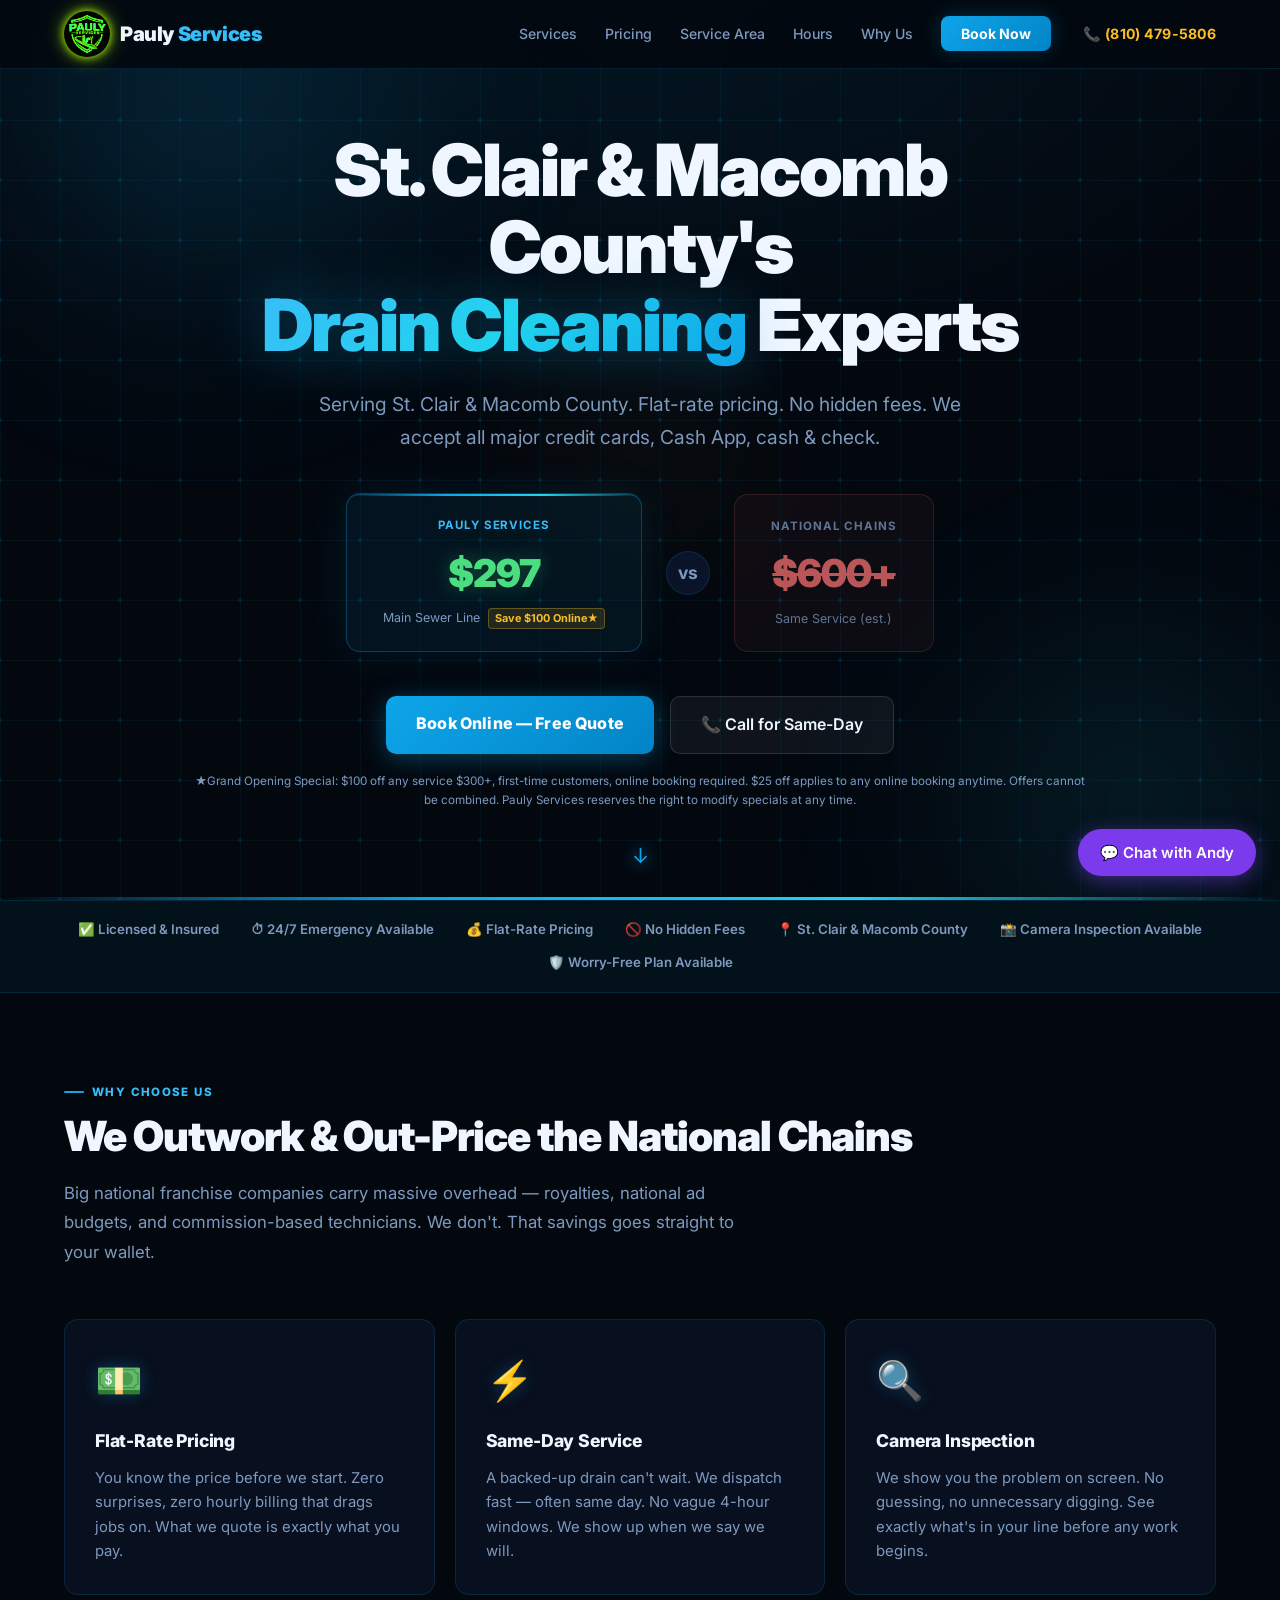
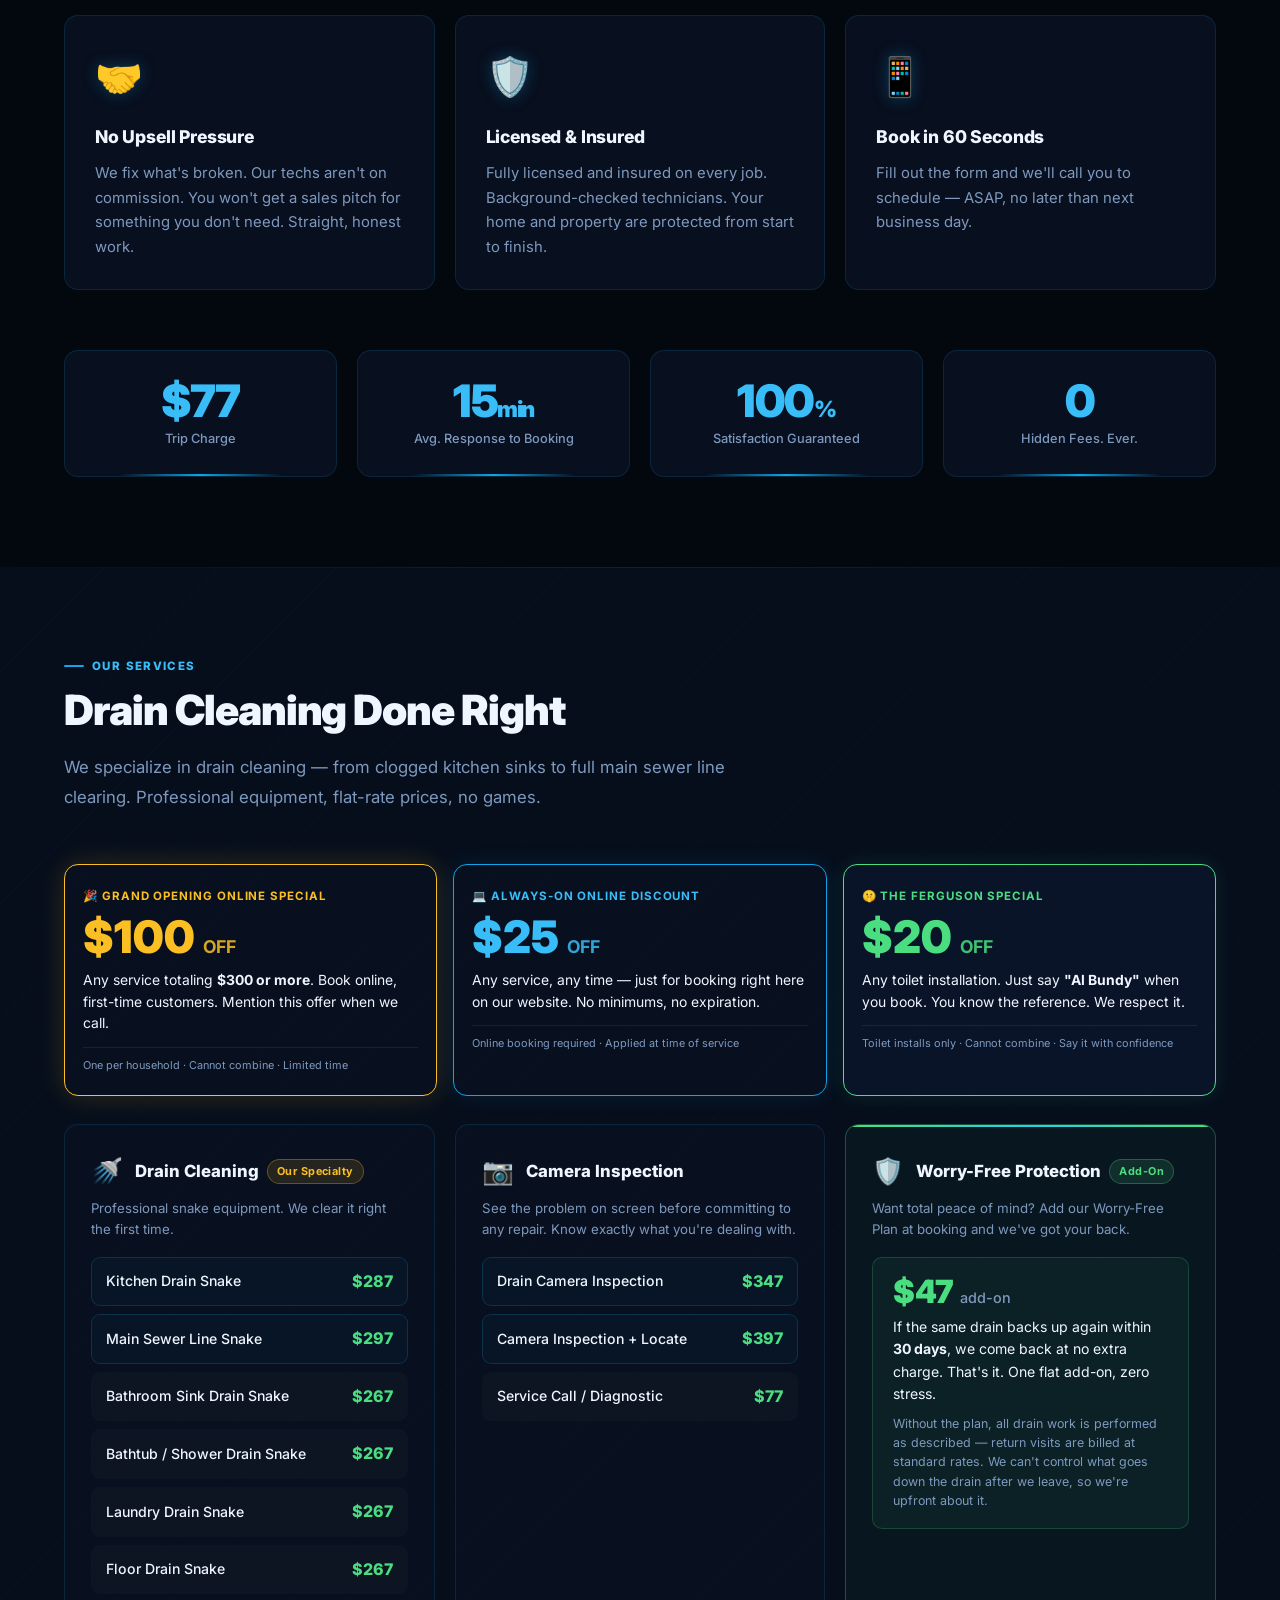
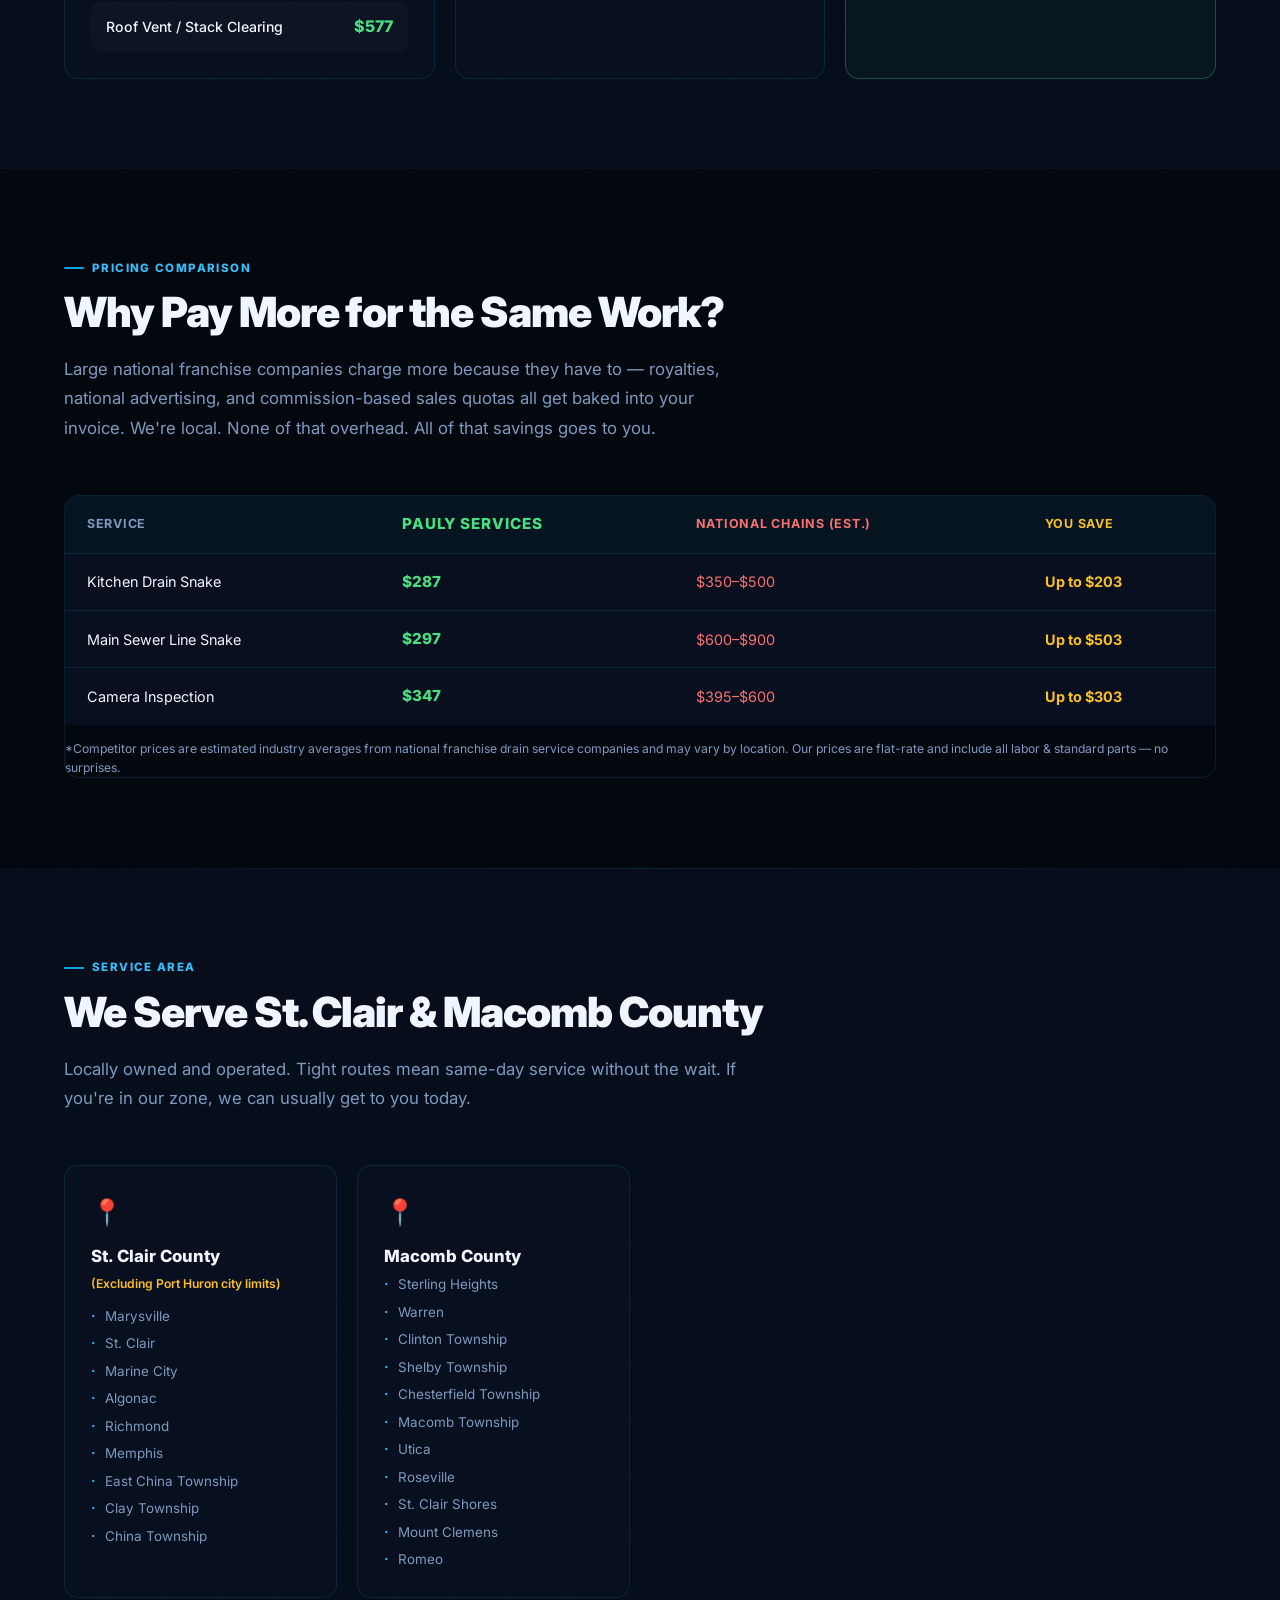
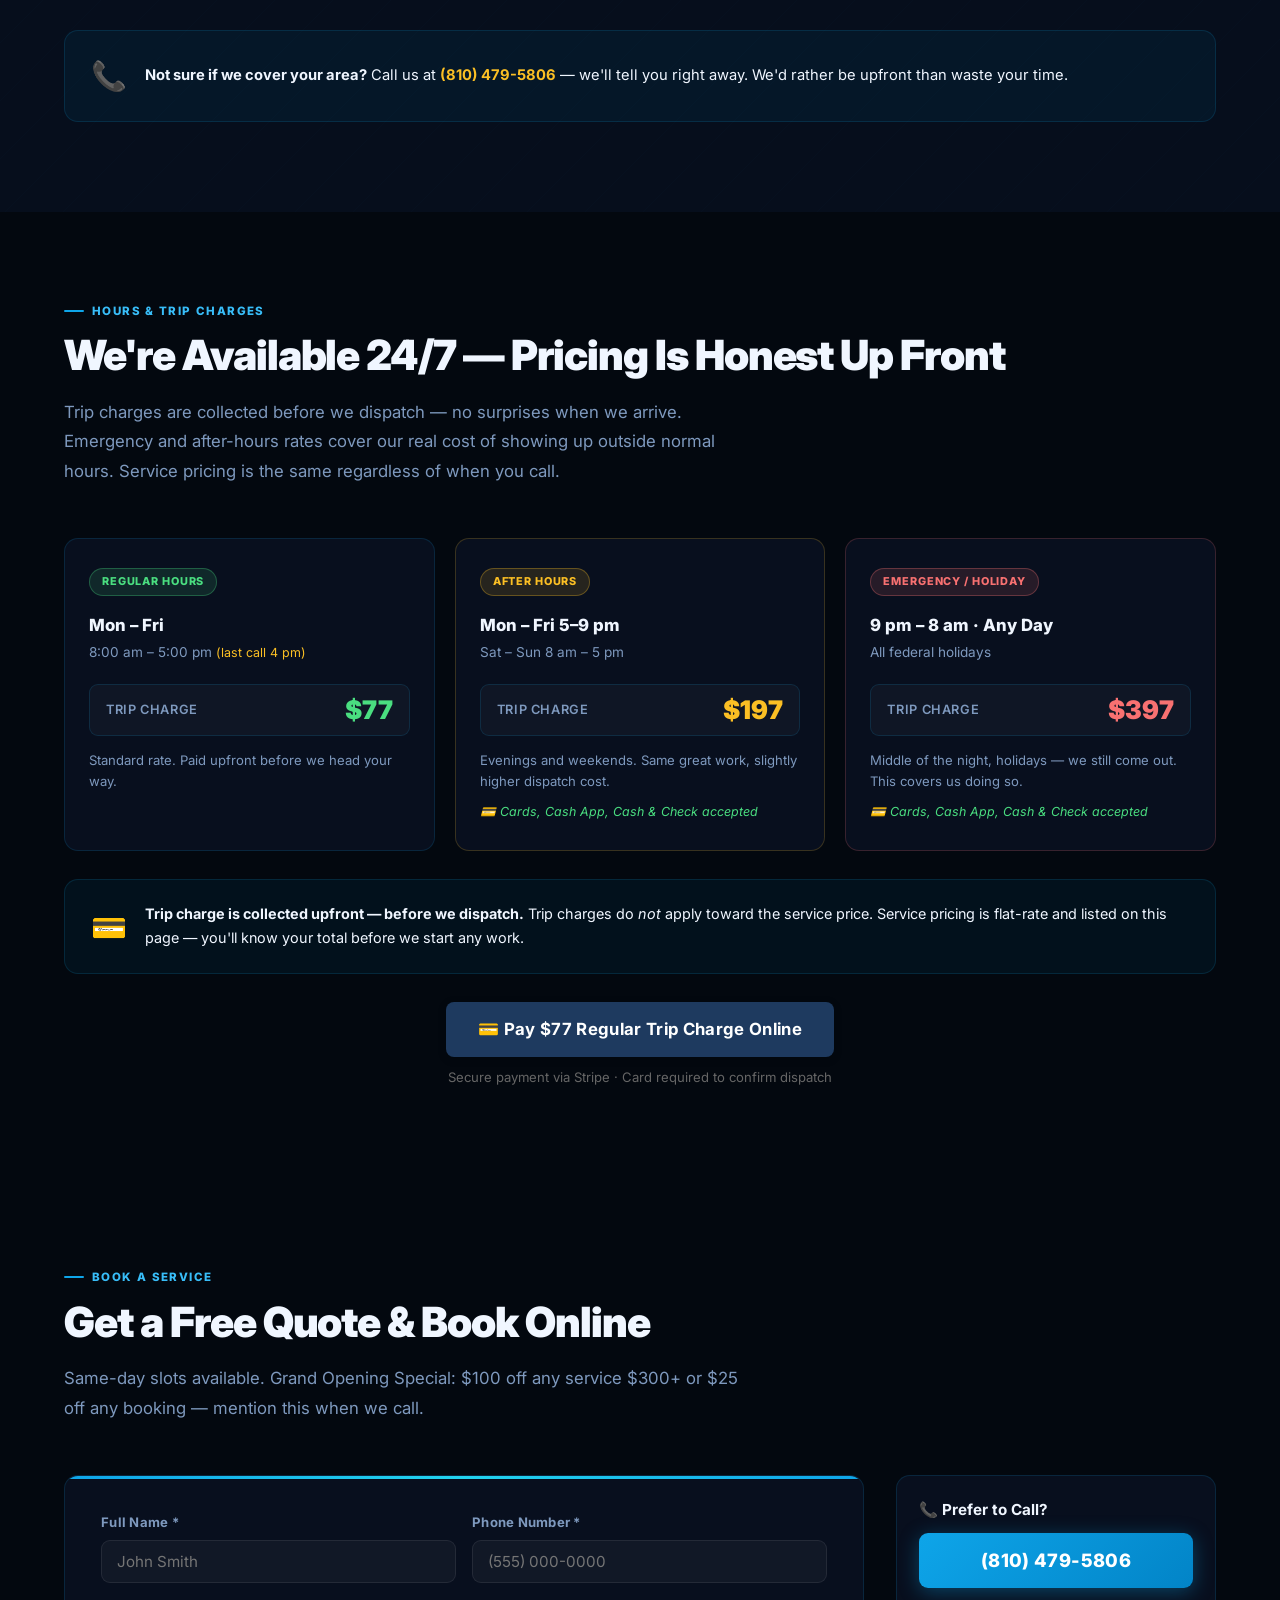
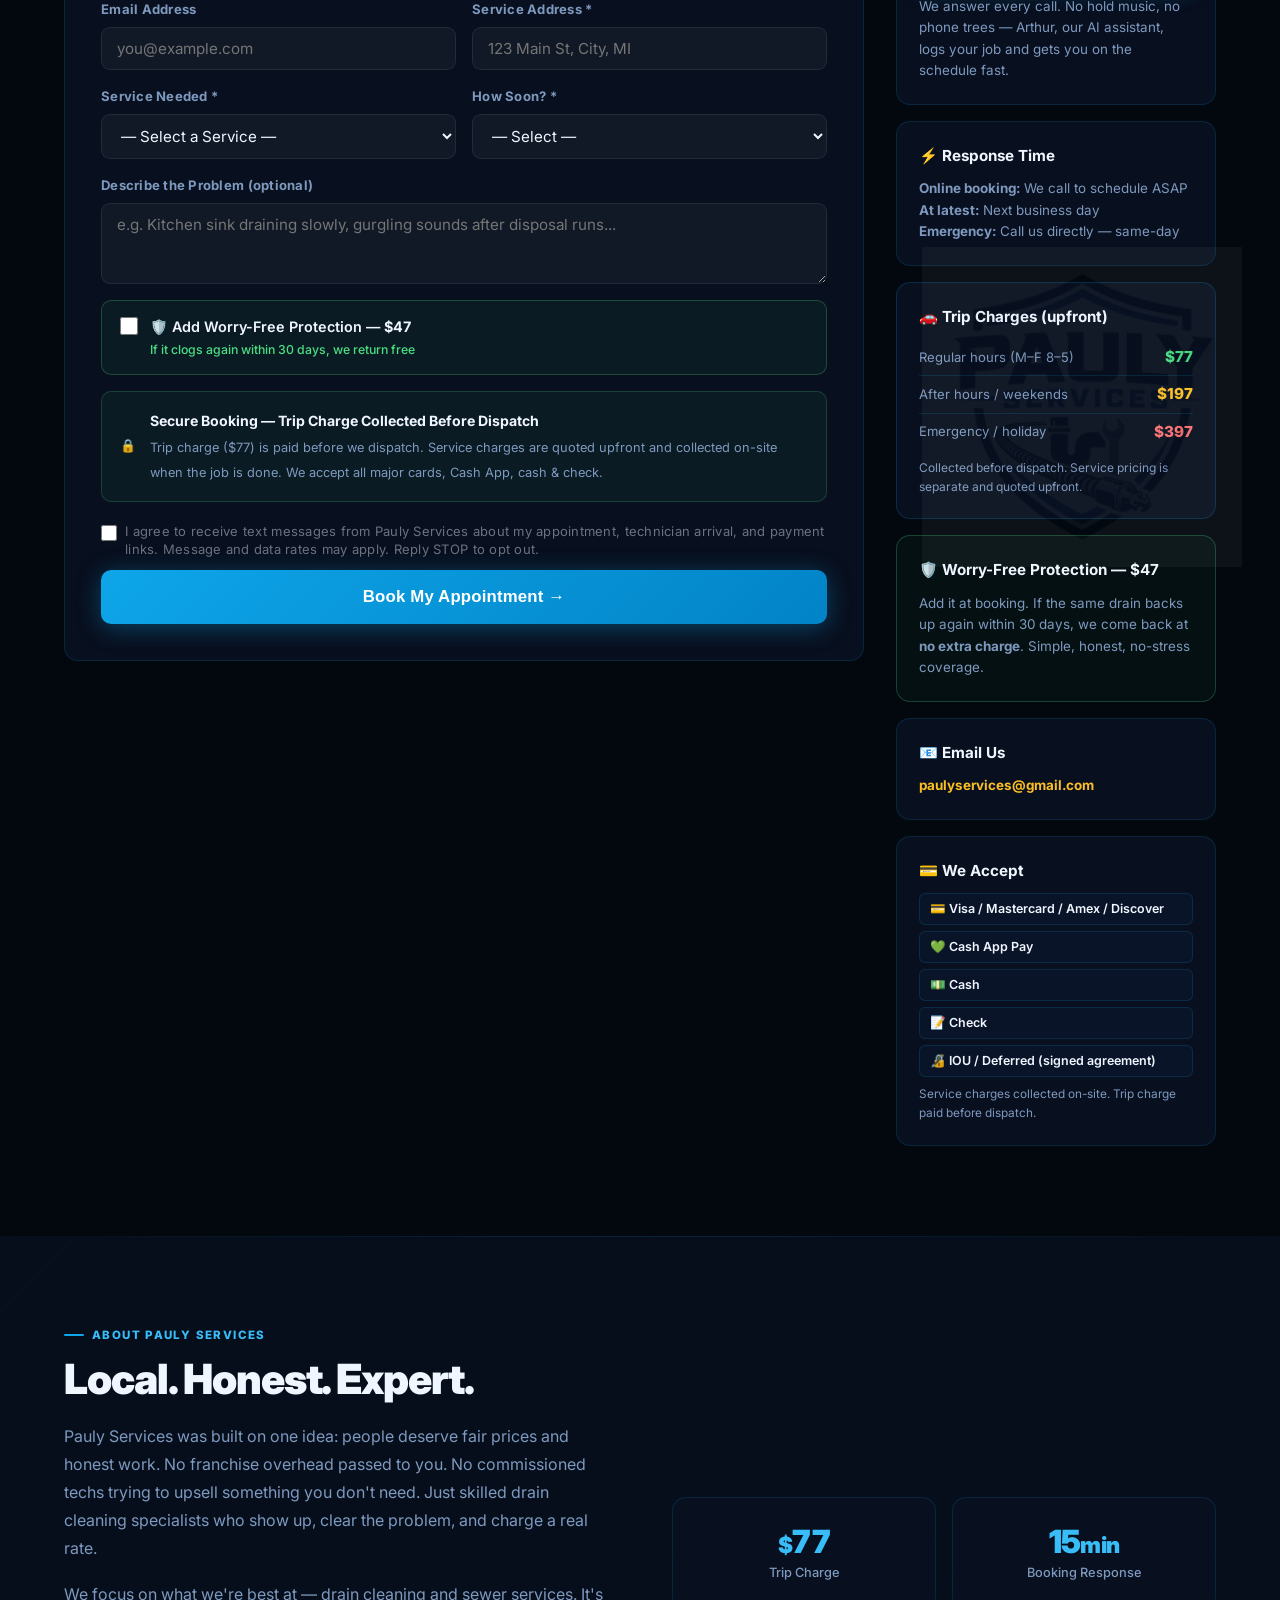
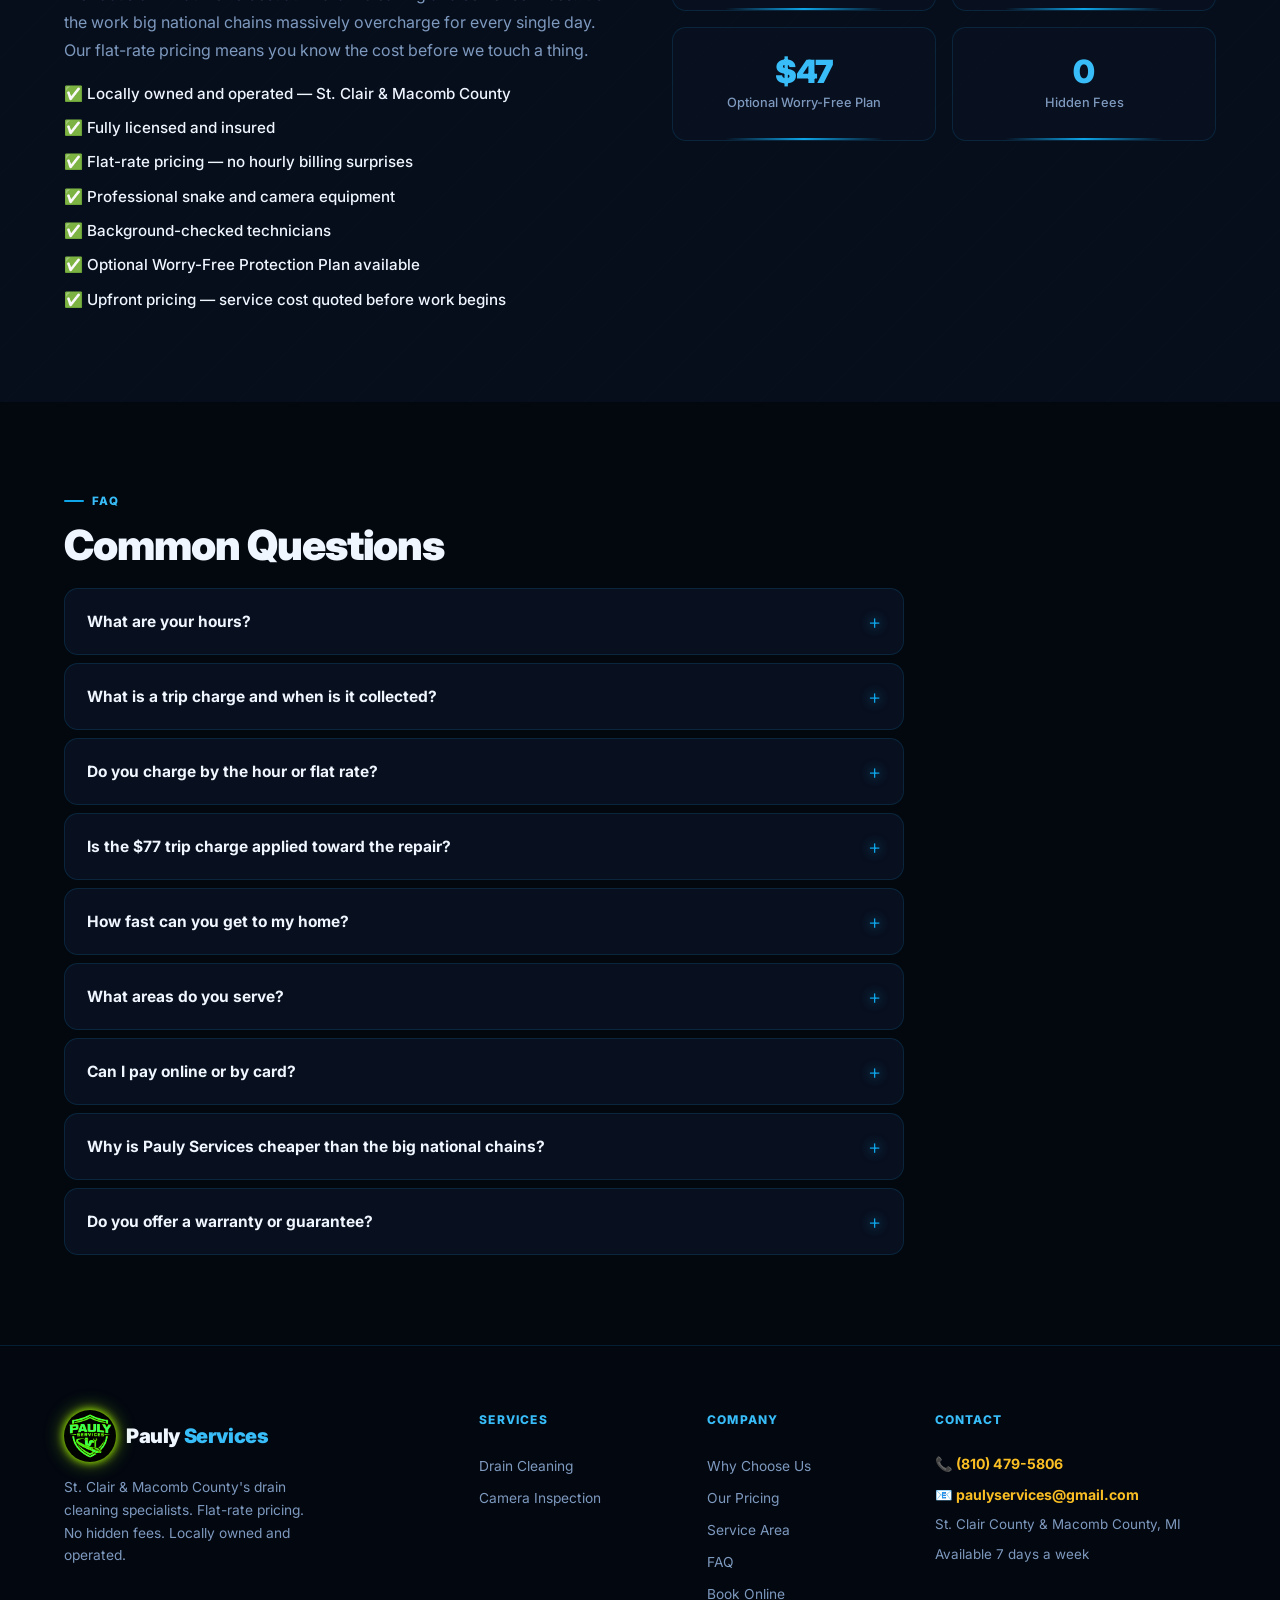
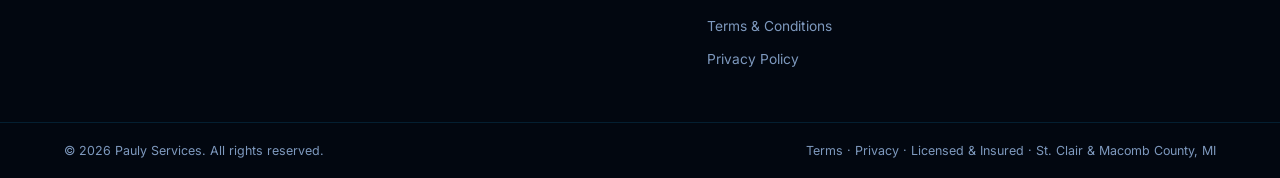
==== commit 9bd1fc38: "fix: resolve 7 copy inconsistencies (trip charge, payment, warranty, AI name, discount) - Standardiz" ====
--- a/index.html
+++ b/index.html
@@ -138,7 +138,7 @@
     <div class="stats-row">
       <div class="stat-box">
         <div class="stat-num" data-target="77" data-pb-name="Service Call / Diagnostic"><span class="unit">$</span><span class="count">0</span></div>
-        <div class="stat-label">Service Call / Diagnostic</div>
+        <div class="stat-label">Trip Charge</div>
       </div>
       <div class="stat-box">
         <div class="stat-num"><span class="count" data-target="15">0</span><span class="unit">min</span></div>
@@ -232,7 +232,7 @@
           <span class="cat-icon">📷</span>
           <h3>Camera Inspection</h3>
         </div>
-        <p class="cat-desc">See the problem on screen before spending a dime. Know exactly what you're dealing with.</p>
+        <p class="cat-desc">See the problem on screen before committing to any repair. Know exactly what you're dealing with.</p>
         <div class="service-list">
           <div class="service-item featured">
             <span class="service-name">Drain Camera Inspection</span>
@@ -240,7 +240,7 @@
           </div>
           <div class="service-item featured">
             <span class="service-name">Camera Inspection + Locate</span>
-            <span class="service-price">$397</span>
+            <span class="service-price" data-pb-name="Camera Inspection + Locate">$397</span>
           </div>
           <div class="service-item">
             <span class="service-name">Service Call / Diagnostic</span>
@@ -429,7 +429,7 @@
   <div class="container">
     <div class="section-label">Book a Service</div>
     <h2 class="section-title">Get a Free Quote &amp; Book Online</h2>
-    <p class="section-sub">Same-day slots available. Mention the web special and save $60 on a kitchen drain.</p>
+    <p class="section-sub">Same-day slots available. Grand Opening Special: $100 off any service $300+ or $25 off any booking — mention this when we call.</p>
 
     <div class="booking-wrap">
       <form class="booking-form" id="booking-form">
@@ -461,18 +461,18 @@
             <select id="service" name="service" required>
               <option value="">— Select a Service —</option>
               <optgroup label="Drain Cleaning">
-              <option value="Kitchen Drain Snake — $297">Kitchen Drain Snake — $297</option>
-                <option value="Main Sewer Line Snake — $397">Main Sewer Line Snake — $397</option>
-                <option value="Bathroom Sink Drain Snake — $267">Bathroom Sink Drain Snake — $267</option>
-                <option value="Bathtub / Shower Drain — $267">Bathtub / Shower Drain — $267</option>
-                <option value="Laundry Drain — $267">Laundry Drain — $267</option>
-                <option value="Floor Drain — $267">Floor Drain — $267</option>
-                <option value="Roof Vent / Stack Clearing — $577">Roof Vent / Stack Clearing — $577</option>
+                <option data-pb-option="Kitchen Drain Snake" value="Kitchen Drain Snake — $287">Kitchen Drain Snake — $287</option>
+                <option data-pb-option="Main Sewer Line Snake" value="Main Sewer Line Snake — $297">Main Sewer Line Snake — $297</option>
+                <option data-pb-option="Bathroom Sink Drain Snake" value="Bathroom Sink Drain Snake — $267">Bathroom Sink Drain Snake — $267</option>
+                <option data-pb-option="Bathtub / Shower Drain Snake" value="Bathtub / Shower Drain Snake — $267">Bathtub / Shower Drain Snake — $267</option>
+                <option data-pb-option="Laundry Drain Snake" value="Laundry Drain Snake — $267">Laundry Drain Snake — $267</option>
+                <option data-pb-option="Floor Drain Snake" value="Floor Drain Snake — $267">Floor Drain Snake — $267</option>
+                <option data-pb-option="Roof Vent / Stack Clearing" value="Roof Vent / Stack Clearing — $577">Roof Vent / Stack Clearing — $577</option>
               </optgroup>
               <optgroup label="Camera Inspection">
-                <option value="Drain Camera Inspection — $297">Drain Camera Inspection — $297</option>
-                <option value="Camera Inspection + Locate — $397">Camera Inspection + Locate — $397</option>
-                <option value="Service Call / Diagnostic — $77">Service Call / Diagnostic — $77</option>
+                <option data-pb-option="Drain Camera Inspection" value="Drain Camera Inspection — $347">Drain Camera Inspection — $347</option>
+                <option data-pb-option="Camera Inspection + Locate" value="Camera Inspection + Locate — $397">Camera Inspection + Locate — $397</option>
+                <option data-pb-option="Service Call / Diagnostic" value="Service Call / Diagnostic — $77">Service Call / Diagnostic — $77</option>
               </optgroup>
               <optgroup label="Other">
                 <option value="Not sure — need diagnosis">Not sure — need diagnosis</option>
@@ -506,8 +506,8 @@
         <div class="payment-notice">
           <span class="payment-icon">🔒</span>
           <div>
-            <strong>Secure Booking — No Payment Required to Book</strong><br />
-            <span>Payment is collected on-site when the job is done. We accept all major cards, Cash App, cash &amp; check.</span>
+            <strong>Secure Booking — Trip Charge Collected Before Dispatch</strong><br />
+            <span>Trip charge ($77) is paid before we dispatch. Service charges are quoted upfront and collected on-site when the job is done. We accept all major cards, Cash App, cash &amp; check.</span>
           </div>
         </div>
 
@@ -529,7 +529,7 @@
         <div class="sidebar-card">
           <h4>📞 Prefer to Call?</h4>
           <a href="tel:+18104795806" class="sidebar-phone">(810) 479-5806</a>
-          <p>We answer every call. No hold music, no phone trees &#8212; Arthuron, our intake system, logs your job and gets you on the schedule fast.</p>
+          <p>We answer every call. No hold music, no phone trees &#8212; Arthur, our AI assistant, logs your job and gets you on the schedule fast.</p>
         </div>
         <div class="sidebar-card">
           <h4>⚡ Response Time</h4>
@@ -561,7 +561,7 @@
             <span class="pay-badge">📝 Check</span>
             <span class="pay-badge">🔏 IOU / Deferred (signed agreement)</span>
           </div>
-          <p style="font-size:0.74rem;color:var(--muted);margin-top:8px">All payments collected on-site by your technician at time of service.</p>
+          <p style="font-size:0.74rem;color:var(--muted);margin-top:8px">Service charges collected on-site. Trip charge paid before dispatch.</p>
         </div>
       </div>
     </div>
@@ -589,21 +589,21 @@
         <li>✅ Professional snake and camera equipment</li>
         <li>✅ Background-checked technicians</li>
         <li>✅ Optional Worry-Free Protection Plan available</li>
-        <li>✅ Satisfaction guaranteed or we make it right</li>
+        <li>✅ Upfront pricing — service cost quoted before work begins</li>
       </ul>
     </div>
     <div style="display:grid;grid-template-columns:1fr 1fr;gap:16px;">
       <div class="stat-box">
         <div class="stat-num" style="font-size:2rem" data-pb-name="Service Call / Diagnostic"><span class="unit">$</span><span class="pb-price">77</span></div>
-        <div class="stat-label">Diagnostic / Service Call</div>
+        <div class="stat-label">Trip Charge</div>
       </div>
       <div class="stat-box">
         <div class="stat-num" style="font-size:2rem">15<span class="unit">min</span></div>
         <div class="stat-label">Booking Response</div>
       </div>
       <div class="stat-box">
-        <div class="stat-num" style="font-size:2rem">30<span class="unit">day</span></div>
-        <div class="stat-label">Drain Warranty</div>
+        <div class="stat-num" style="font-size:2rem">$47</div>
+        <div class="stat-label">Optional Worry-Free Plan</div>
       </div>
       <div class="stat-box">
         <div class="stat-num" style="font-size:2rem">0</div>
@@ -625,15 +625,15 @@
       </div>
       <div class="faq-item">
         <button class="faq-q">What is a trip charge and when is it collected?</button>
-        <div class="faq-a">A trip charge covers the cost of dispatching to your location and is collected <strong>upfront before we head your way</strong>. Regular hours (M–F 8–5): $87. After hours / weekends: $197. Emergency, late night, or holiday: $397. Trip charges are separate from service pricing — your flat-rate service cost is quoted before any work begins.</div>
+        <div class="faq-a">A trip charge covers the cost of dispatching to your location and is collected <strong>upfront before we head your way</strong>. Regular hours (M–F 8–5): <span data-pb-name="Service Call / Diagnostic">$77</span>. After hours / weekends: <span data-pb-name="Trip Charge (After Hours  Saterday)">$197</span>. Emergency, late night, or holiday: <span data-pb-name="Trip Charge (After Hours Any Time 24/7)">$397</span>. Trip charges are separate from service pricing — your flat-rate service cost is quoted before any work begins.</div>
       </div>
       <div class="faq-item">
         <button class="faq-q">Do you charge by the hour or flat rate?</button>
         <div class="faq-a">Flat rate, every time. Every service has a fixed price listed right on our site. You'll know the exact cost before we start — no meter running while we work.</div>
       </div>
       <div class="faq-item">
-        <button class="faq-q">Is the $77 service call fee applied toward the repair?</button>
-        <div class="faq-a">Yes. The $77 diagnostic fee is credited toward any service we perform on the same visit.</div>
+        <button class="faq-q">Is the $77 trip charge applied toward the repair?</button>
+        <div class="faq-a">Yes. The $77 trip charge is credited toward any service we perform on the same visit.</div>
       </div>
       <div class="faq-item">
         <button class="faq-q">How fast can you get to my home?</button>
@@ -645,7 +645,7 @@
       </div>
       <div class="faq-item">
         <button class="faq-q">Can I pay online or by card?</button>
-        <div class="faq-a">We accept all major credit and debit cards (Visa, Mastercard, Amex, Discover), Cash App Pay, cash, and check — all collected on-site by your technician when the job is done. No payment is required to book.</div>
+        <div class="faq-a">We accept all major credit and debit cards (Visa, Mastercard, Amex, Discover), Cash App Pay, cash, and check. Trip charge ($77) is collected before dispatch — service charges are quoted upfront and collected on-site when the job is done.</div>
       </div>
       <div class="faq-item">
         <button class="faq-q">Why is Pauly Services cheaper than the big national chains?</button>
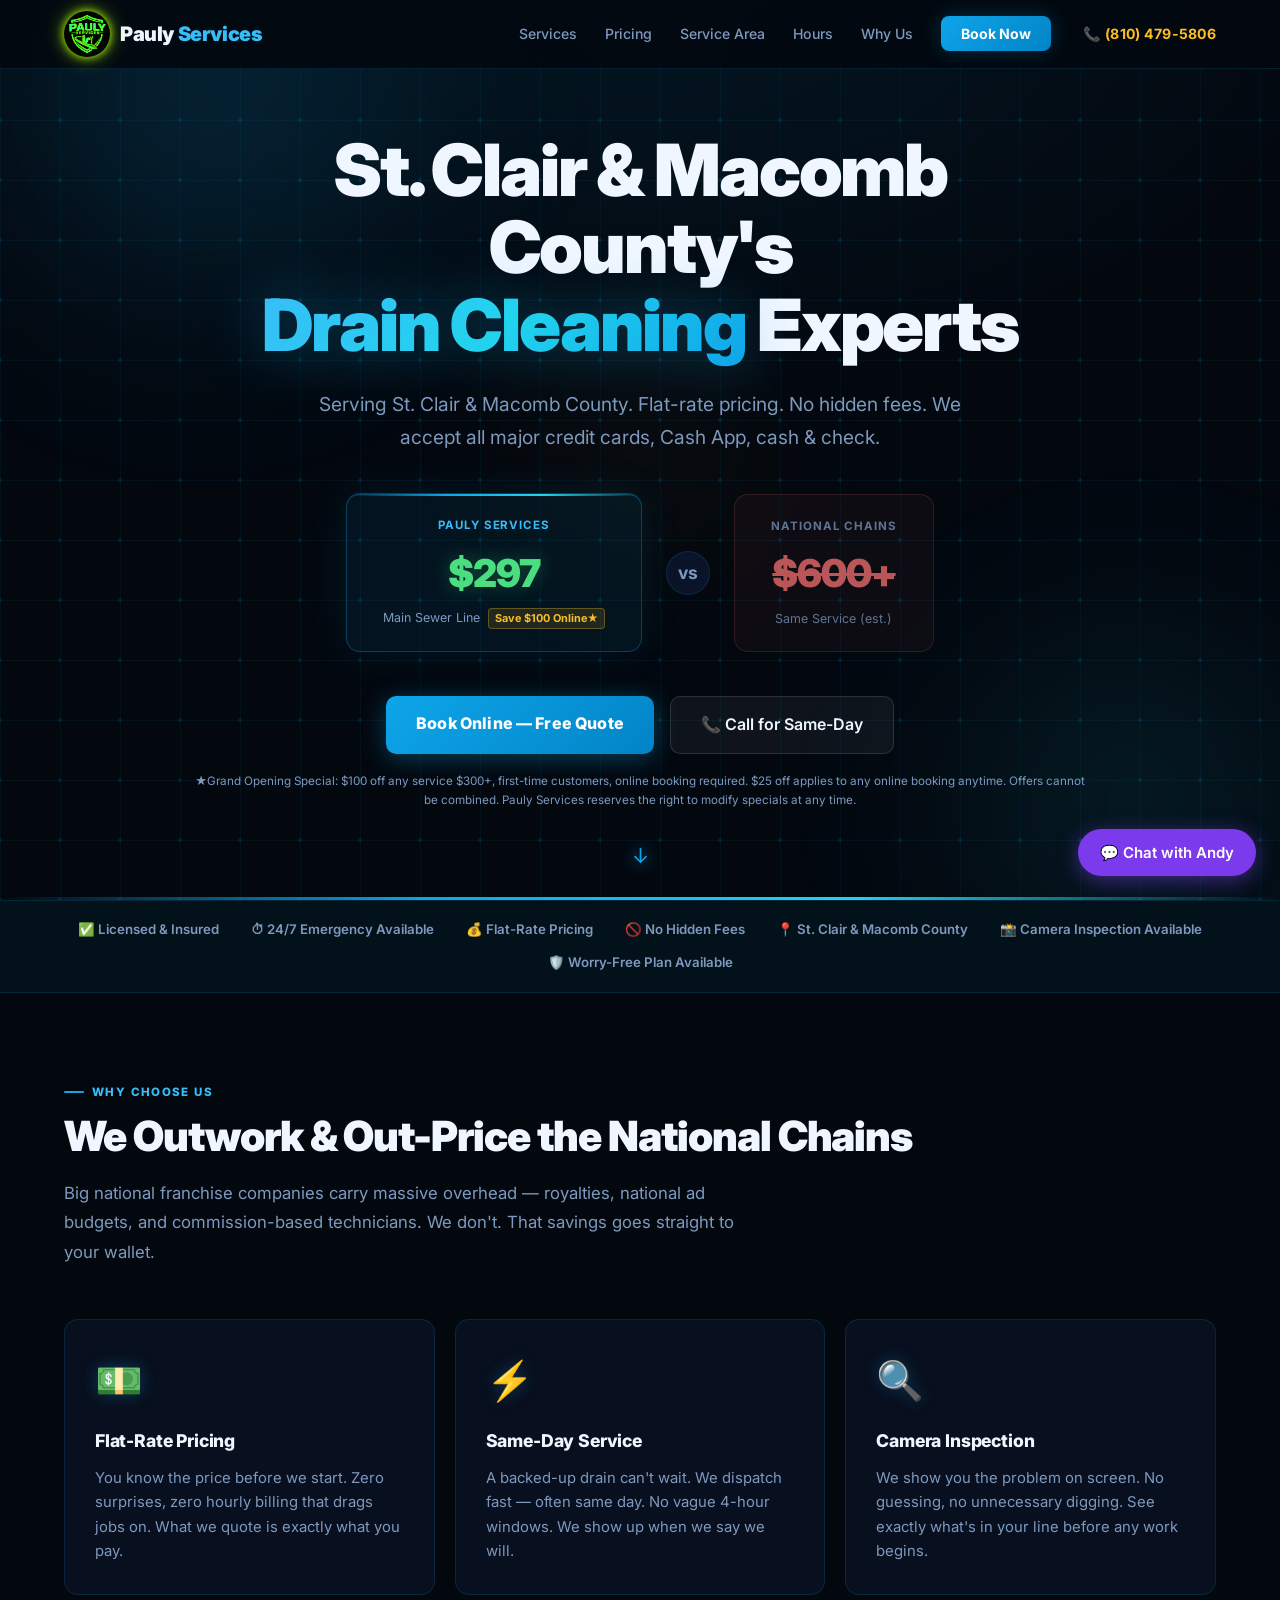
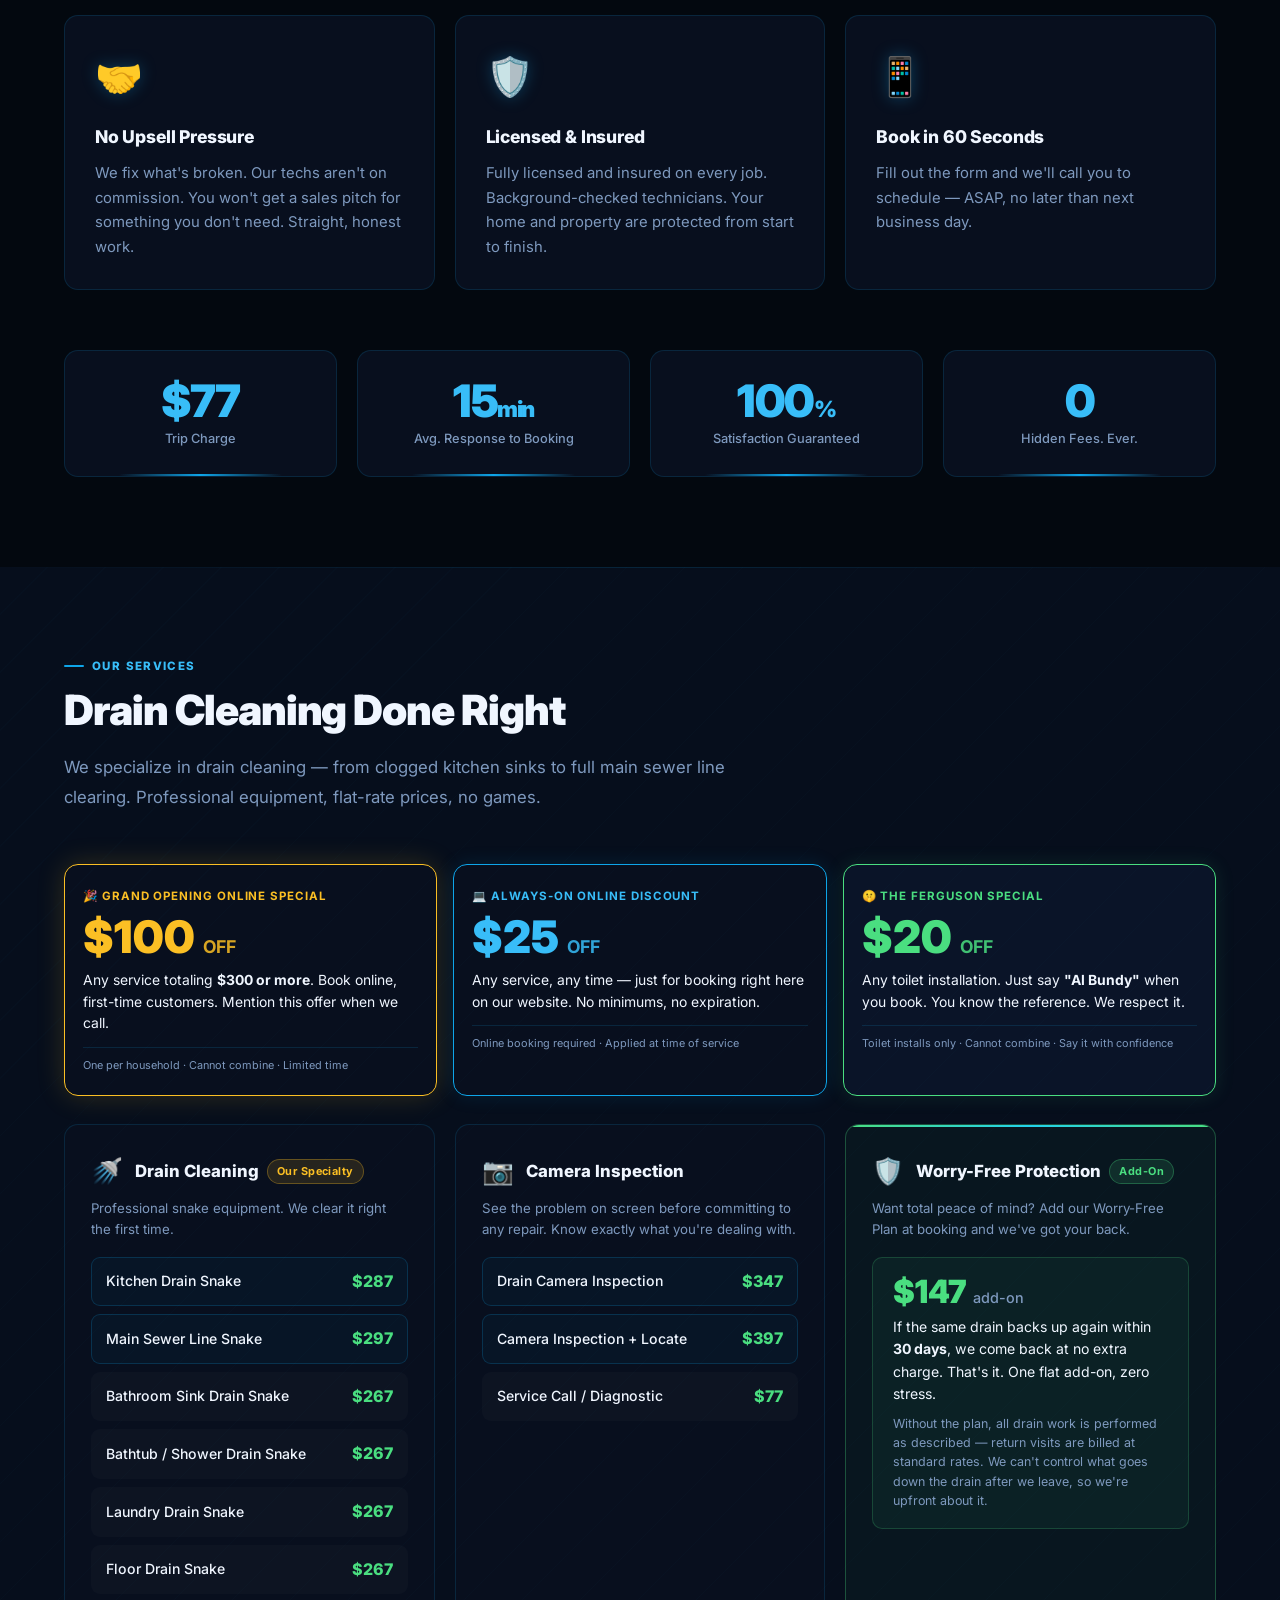
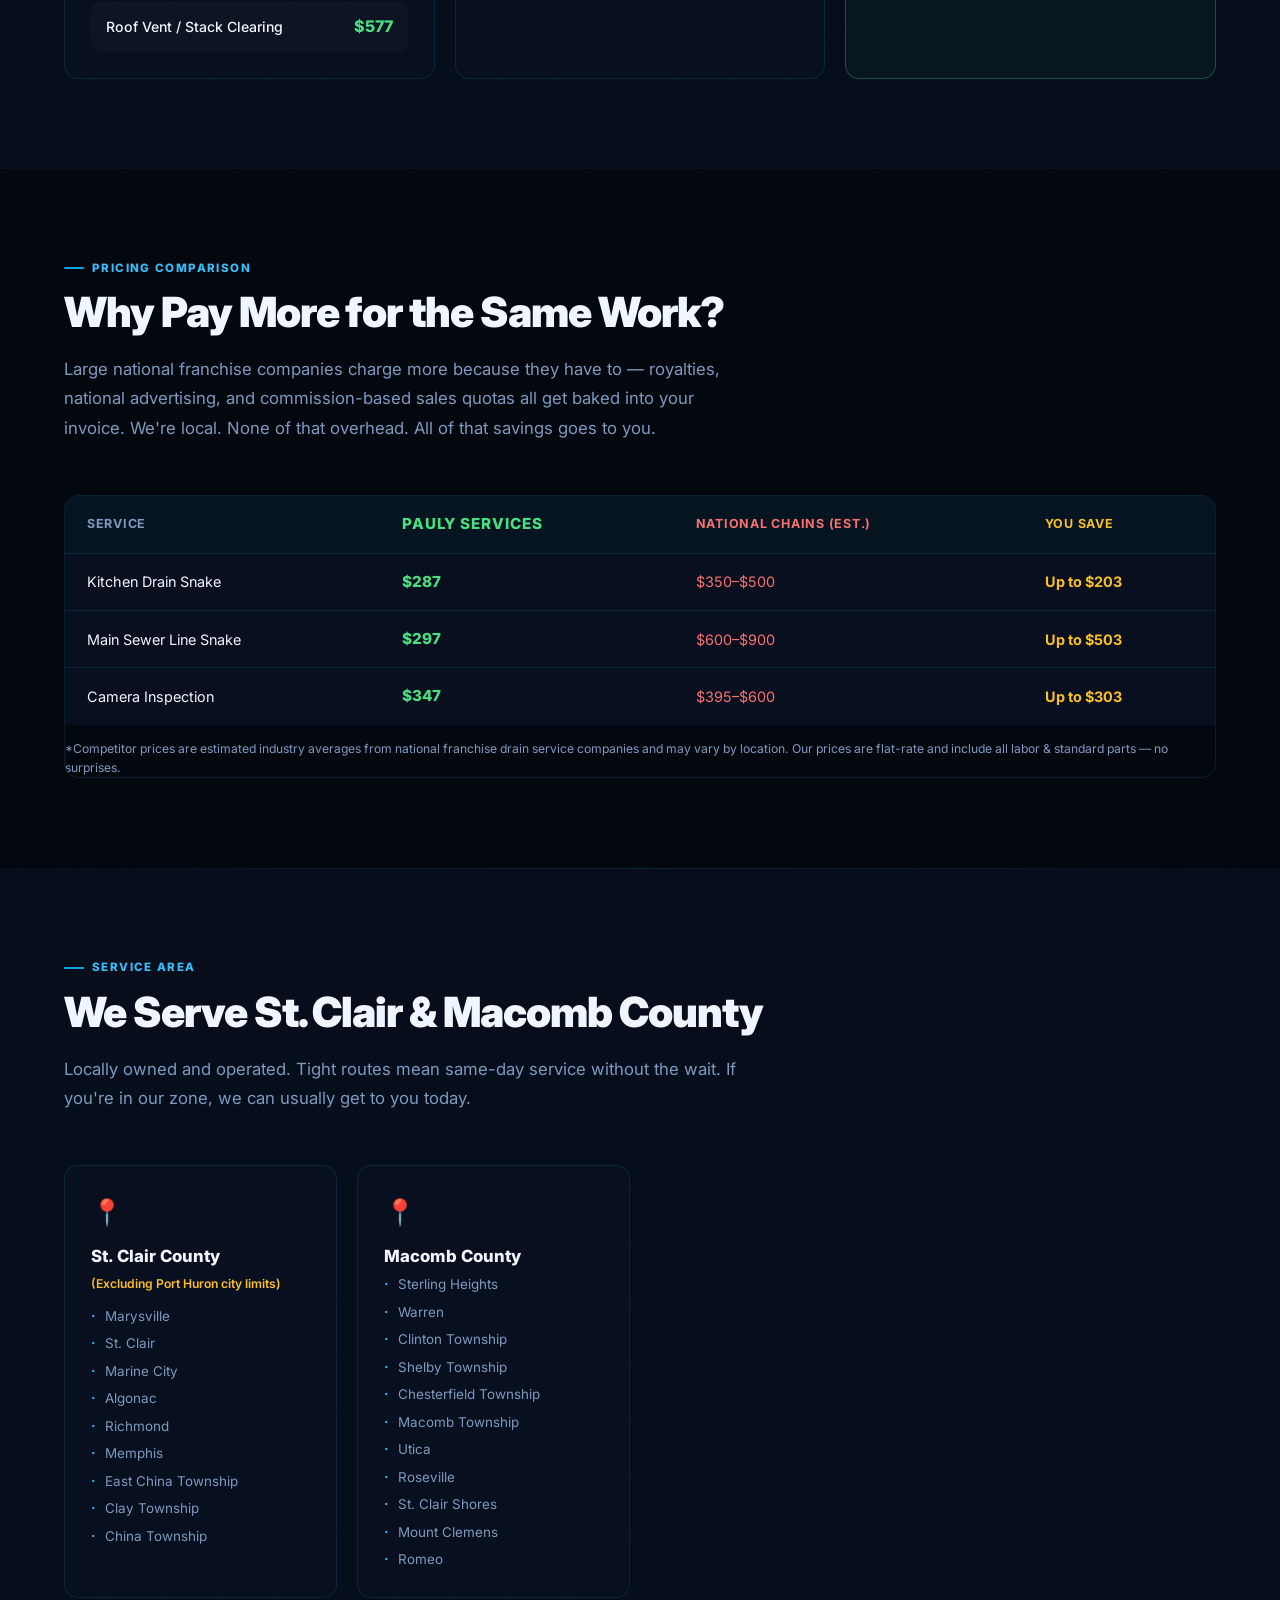
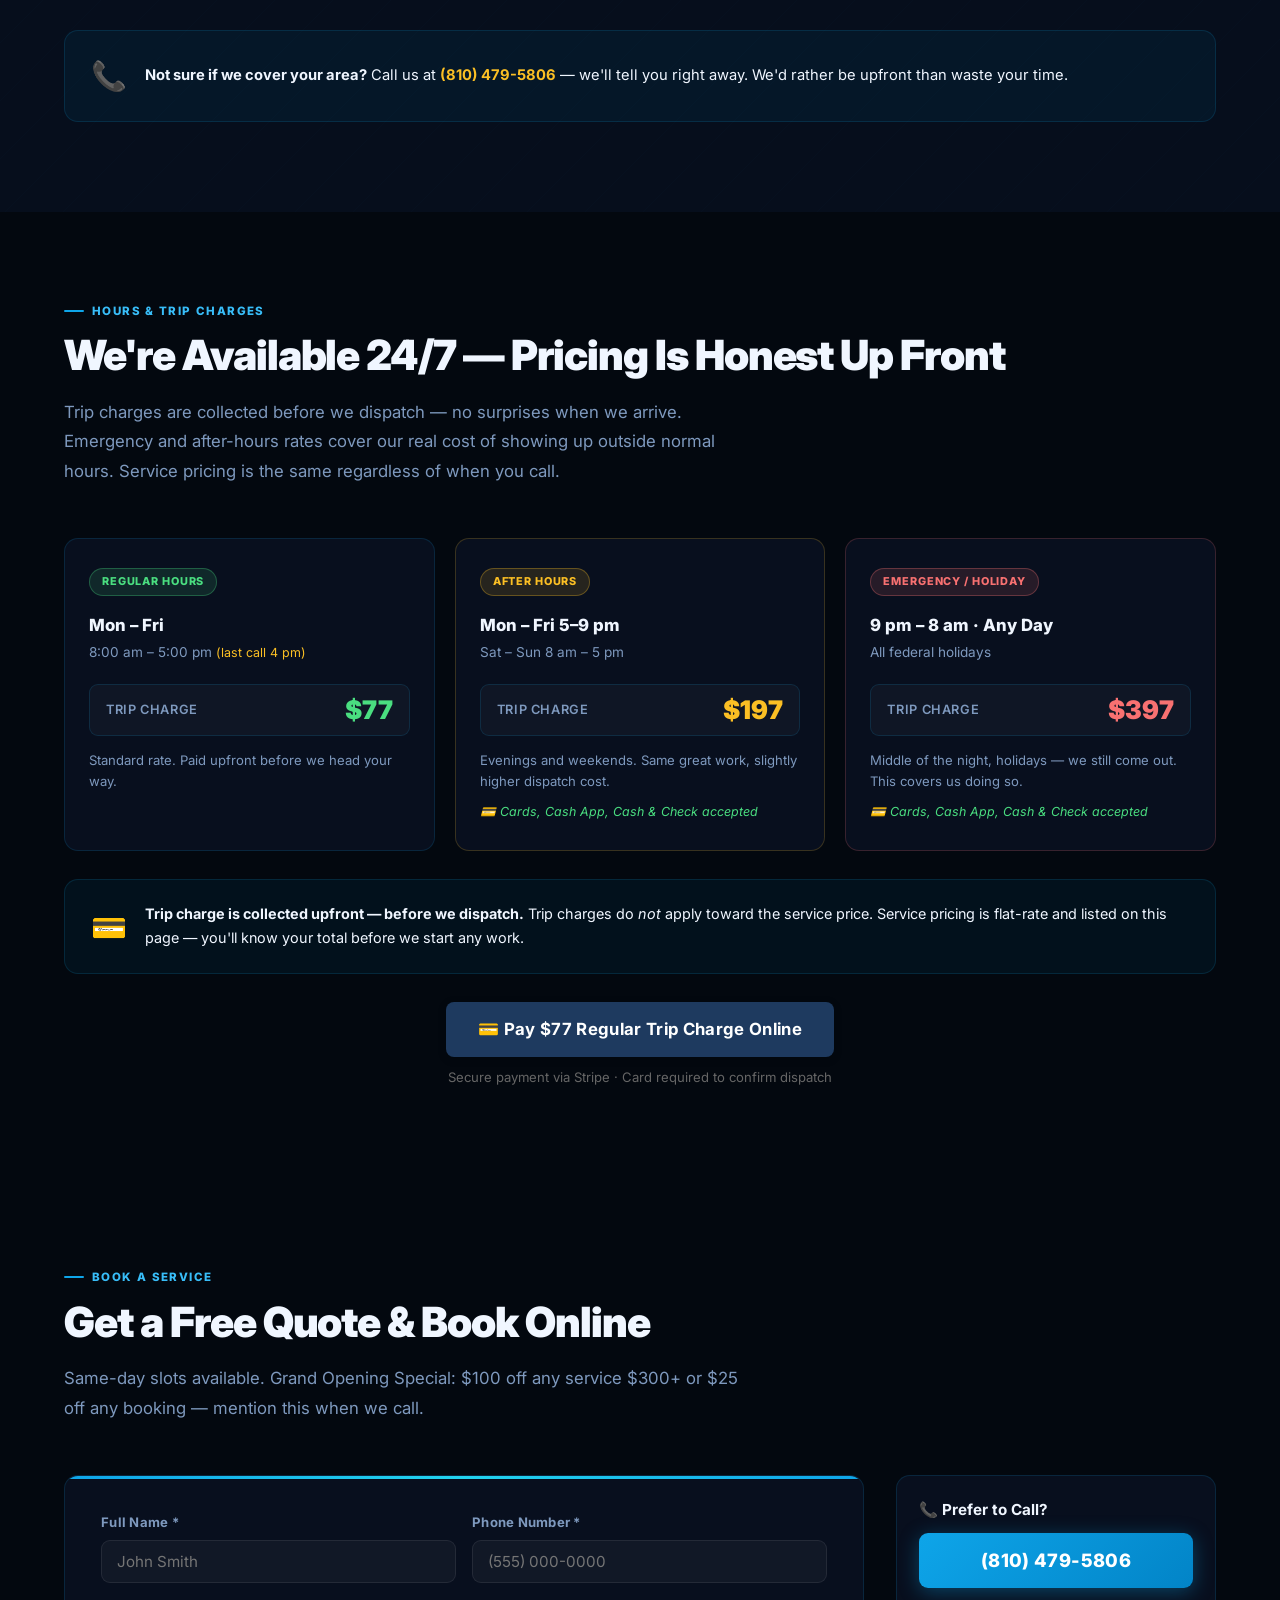
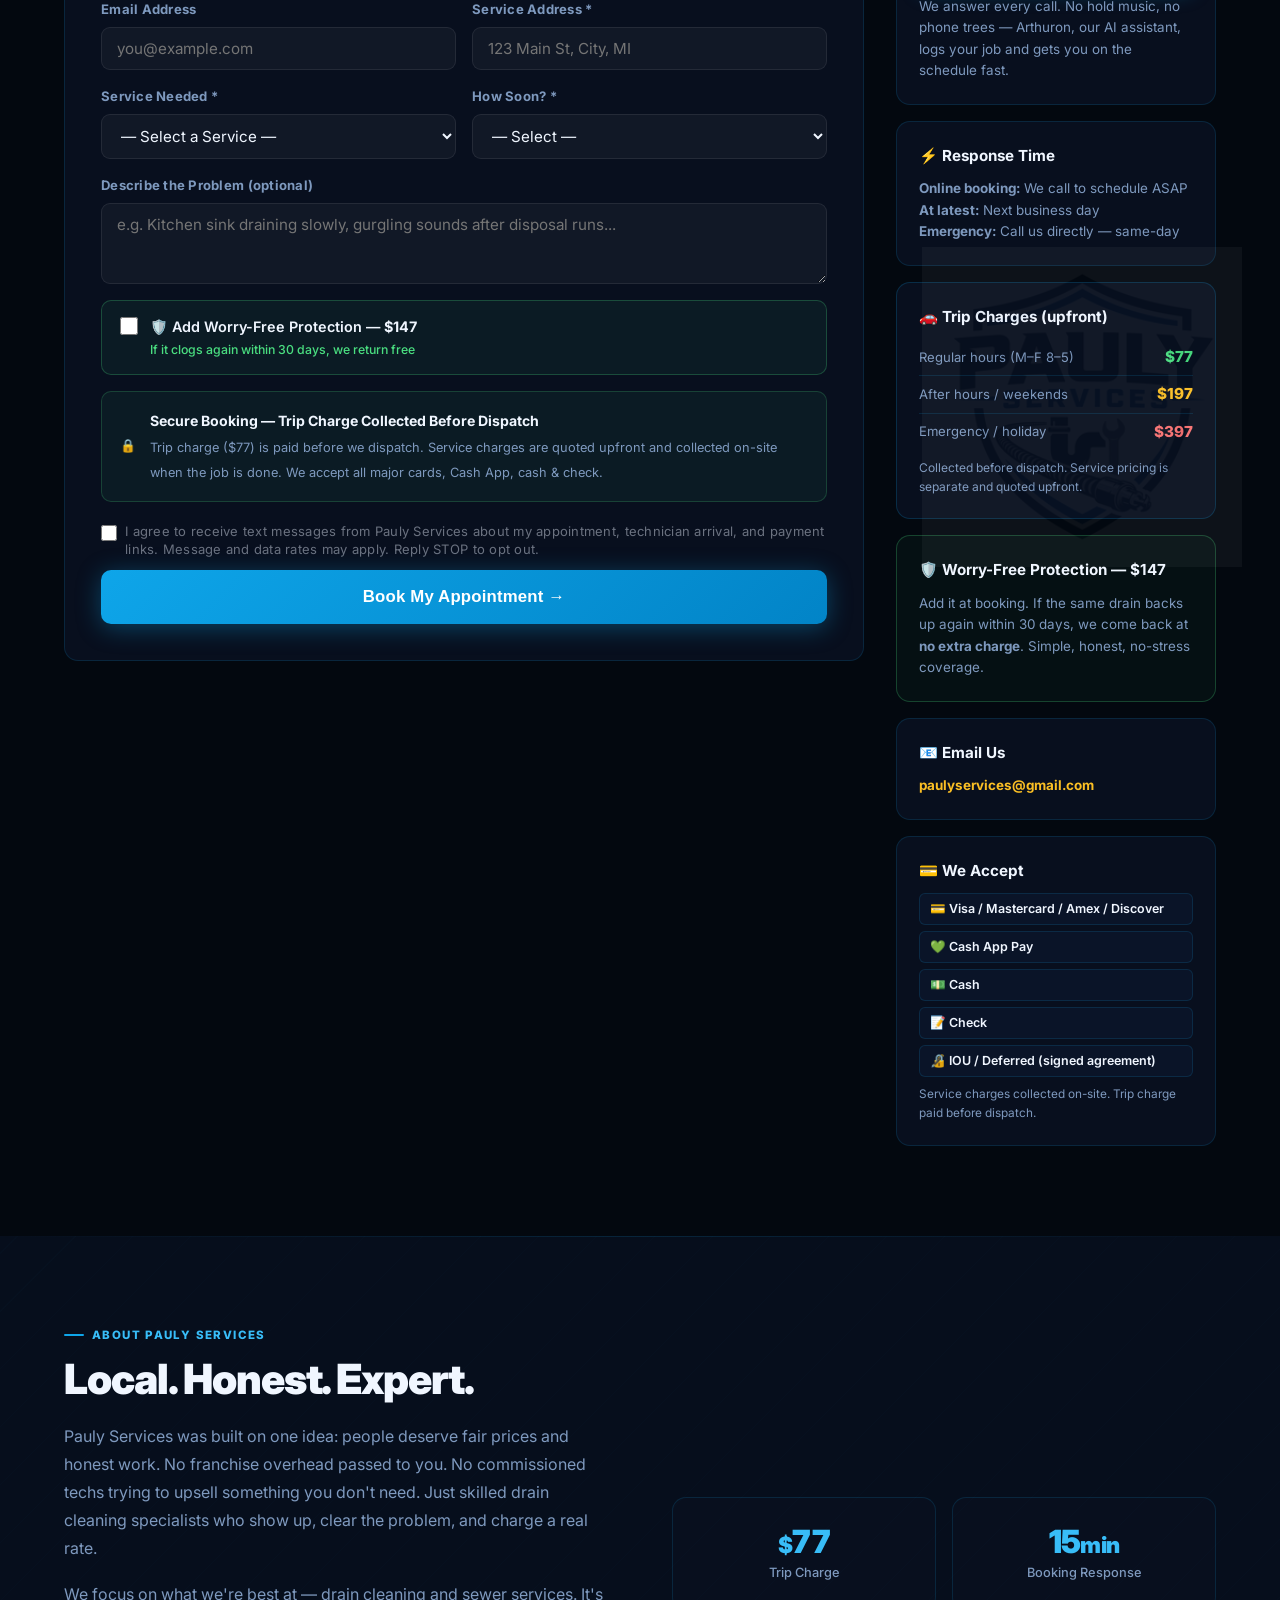
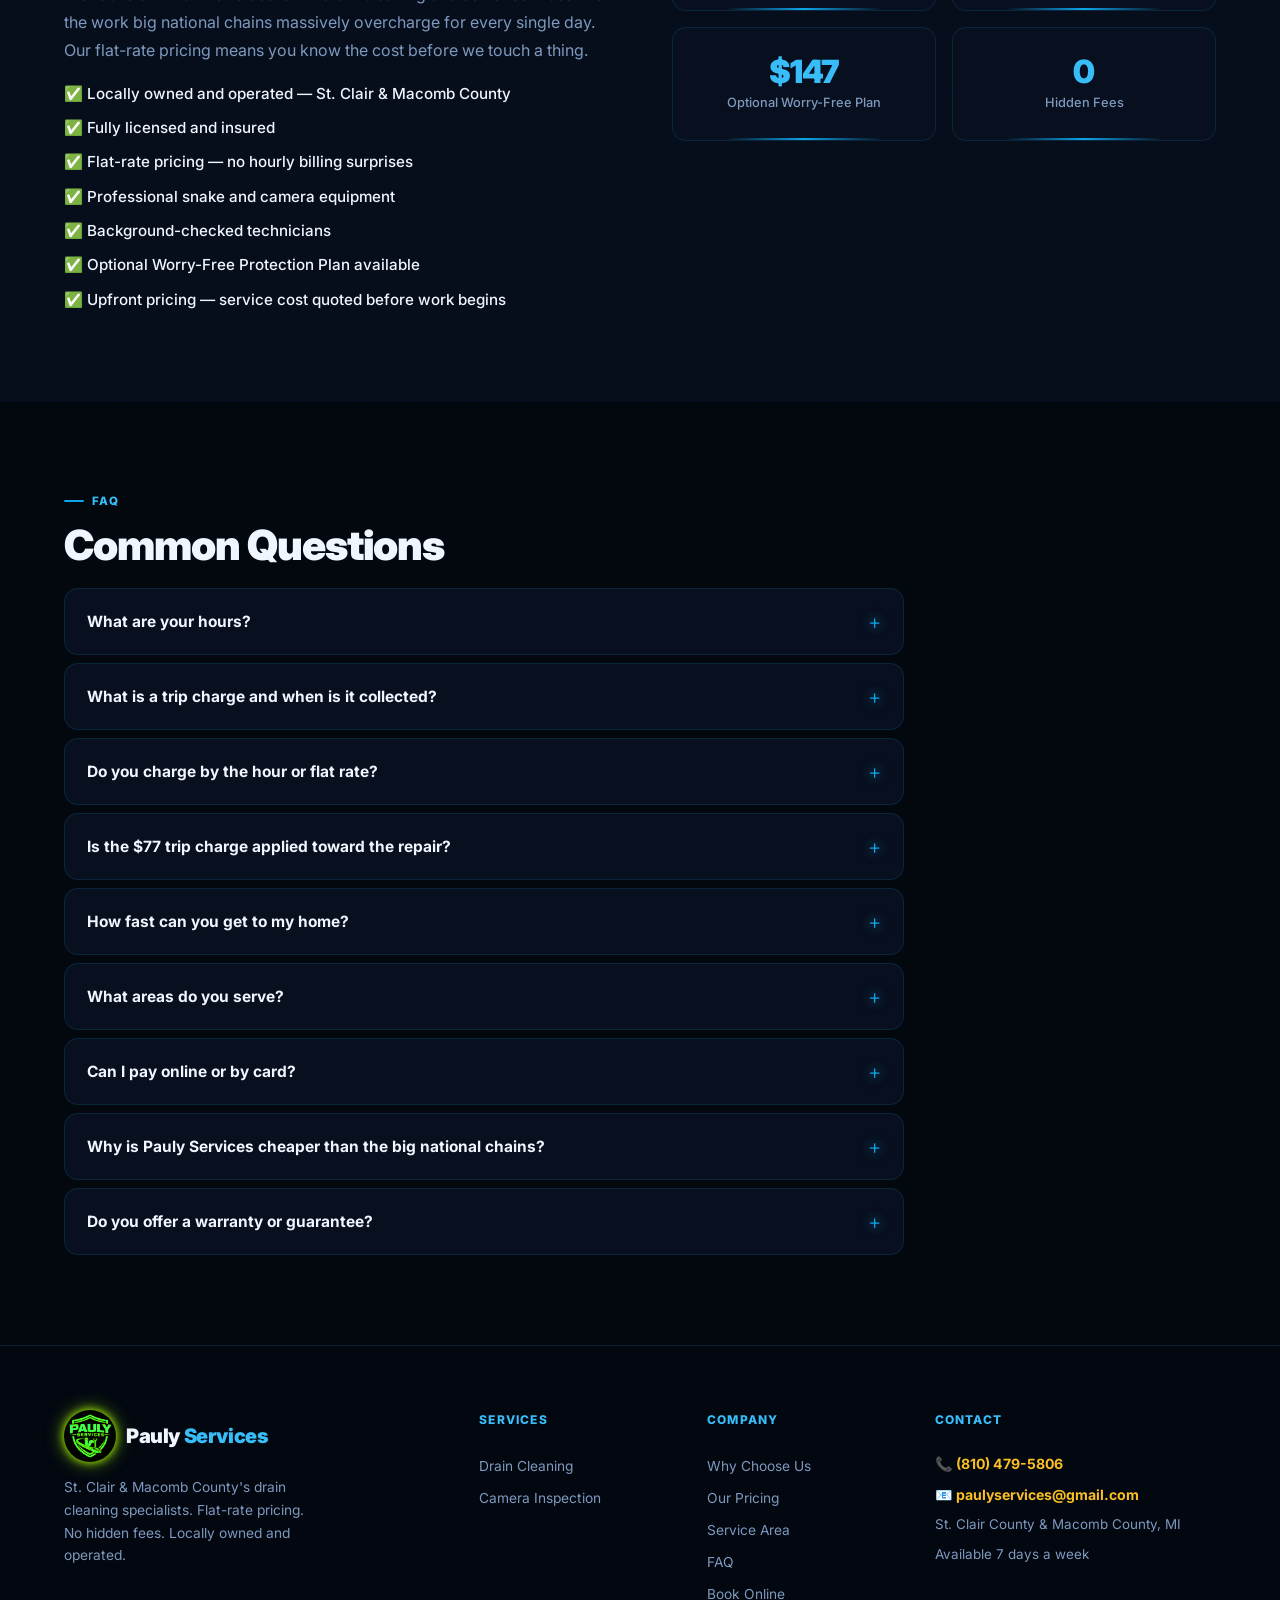
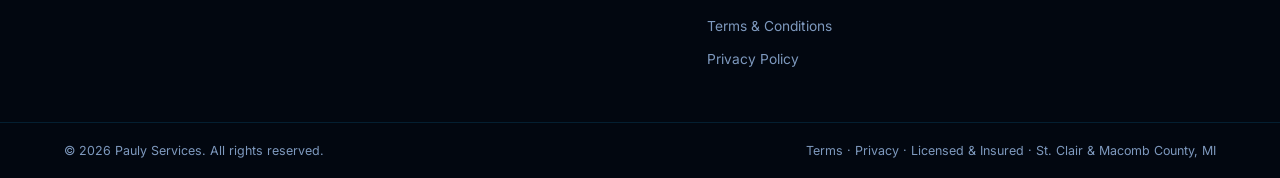
==== commit 63979526: "fix: Arthuron (revert name), Worry-Free Plan $47 → $147 Co-Authored-By: Claude Sonnet 4.6 <noreply@a" ====
--- a/index.html
+++ b/index.html
@@ -257,7 +257,7 @@
         </div>
         <p class="cat-desc">Want total peace of mind? Add our Worry-Free Plan at booking and we've got your back.</p>
         <div class="worry-free-box">
-          <div class="wf-price">$47 <span class="wf-per">add-on</span></div>
+          <div class="wf-price">$147 <span class="wf-per">add-on</span></div>
           <p class="wf-desc">If the same drain backs up again within <strong>30 days</strong>, we come back at no extra charge. That's it. One flat add-on, zero stress.</p>
           <p class="wf-note">Without the plan, all drain work is performed as described — return visits are billed at standard rates. We can't control what goes down the drain after we leave, so we're upfront about it.</p>
         </div>
@@ -499,7 +499,7 @@
         <div class="worry-free-check">
           <label class="wf-label">
             <input type="checkbox" name="worry_free" value="yes" />
-            <span class="wf-check-text">🛡️ Add Worry-Free Protection — <strong>$47</strong> &nbsp;<span class="wf-tag">If it clogs again within 30 days, we return free</span></span>
+            <span class="wf-check-text">🛡️ Add Worry-Free Protection — <strong>$147</strong> &nbsp;<span class="wf-tag">If it clogs again within 30 days, we return free</span></span>
           </label>
         </div>
 
@@ -529,7 +529,7 @@
         <div class="sidebar-card">
           <h4>📞 Prefer to Call?</h4>
           <a href="tel:+18104795806" class="sidebar-phone">(810) 479-5806</a>
-          <p>We answer every call. No hold music, no phone trees &#8212; Arthur, our AI assistant, logs your job and gets you on the schedule fast.</p>
+          <p>We answer every call. No hold music, no phone trees &#8212; Arthuron, our AI assistant, logs your job and gets you on the schedule fast.</p>
         </div>
         <div class="sidebar-card">
           <h4>⚡ Response Time</h4>
@@ -545,7 +545,7 @@
           <p style="font-size:0.75rem;color:var(--muted);margin-top:8px">Collected before dispatch. Service pricing is separate and quoted upfront.</p>
         </div>
         <div class="sidebar-card guarantee">
-          <h4>🛡️ Worry-Free Protection — $47</h4>
+          <h4>🛡️ Worry-Free Protection — $147</h4>
           <p>Add it at booking. If the same drain backs up again within 30 days, we come back at <strong>no extra charge</strong>. Simple, honest, no-stress coverage.</p>
         </div>
         <div class="sidebar-card">
@@ -602,7 +602,7 @@
         <div class="stat-label">Booking Response</div>
       </div>
       <div class="stat-box">
-        <div class="stat-num" style="font-size:2rem">$47</div>
+        <div class="stat-num" style="font-size:2rem">$147</div>
         <div class="stat-label">Optional Worry-Free Plan</div>
       </div>
       <div class="stat-box">
@@ -653,7 +653,7 @@
       </div>
       <div class="faq-item">
         <button class="faq-q">Do you offer a warranty or guarantee?</button>
-        <div class="faq-a">We offer our optional <strong>Worry-Free Protection Plan</strong> for just $47, added at booking. If the same drain backs up within 30 days, we return at no charge — no questions asked. Without the plan, all drain cleaning is completed as described, but return visits are billed at standard rates. We're upfront about it because we can't control what goes down the drain after we leave.</div>
+        <div class="faq-a">We offer our optional <strong>Worry-Free Protection Plan</strong> for just $147, added at booking. If the same drain backs up within 30 days, we return at no charge — no questions asked. Without the plan, all drain cleaning is completed as described, but return visits are billed at standard rates. We're upfront about it because we can't control what goes down the drain after we leave.</div>
       </div>
     </div>
   </div>
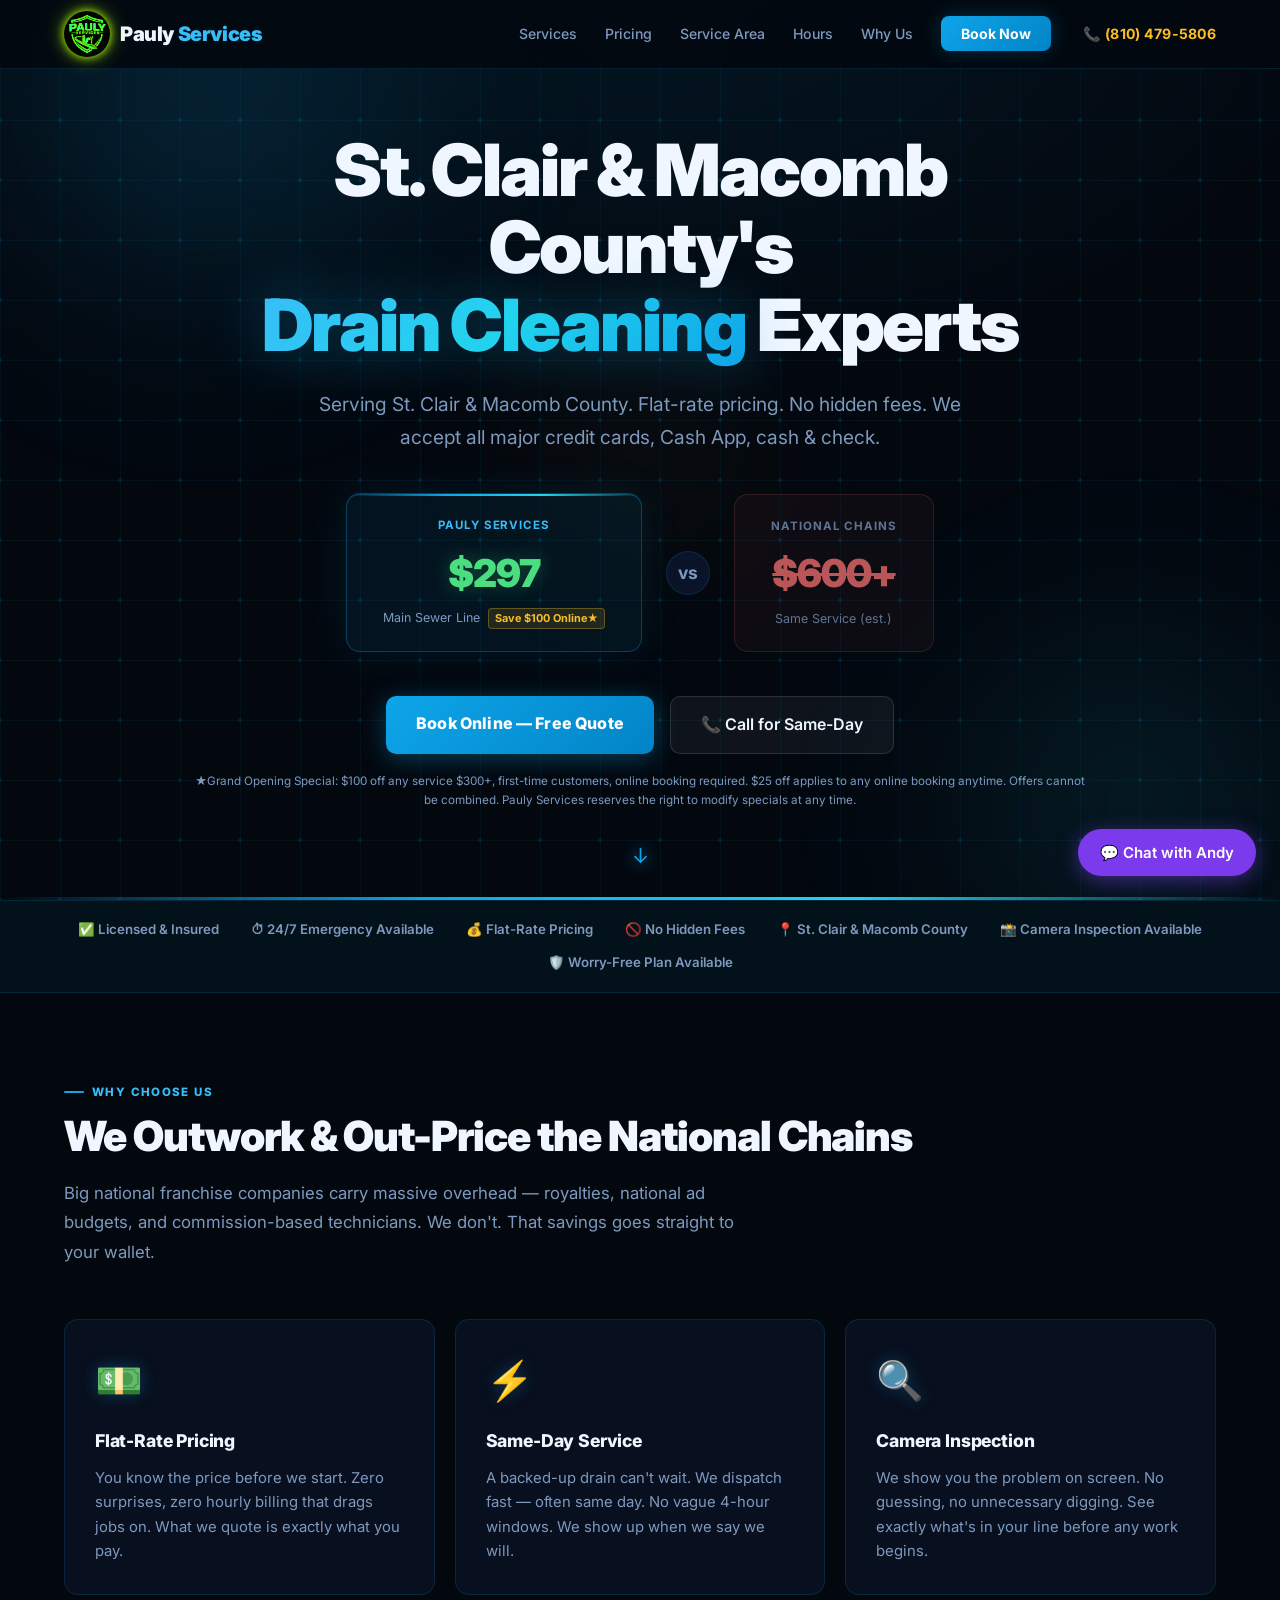
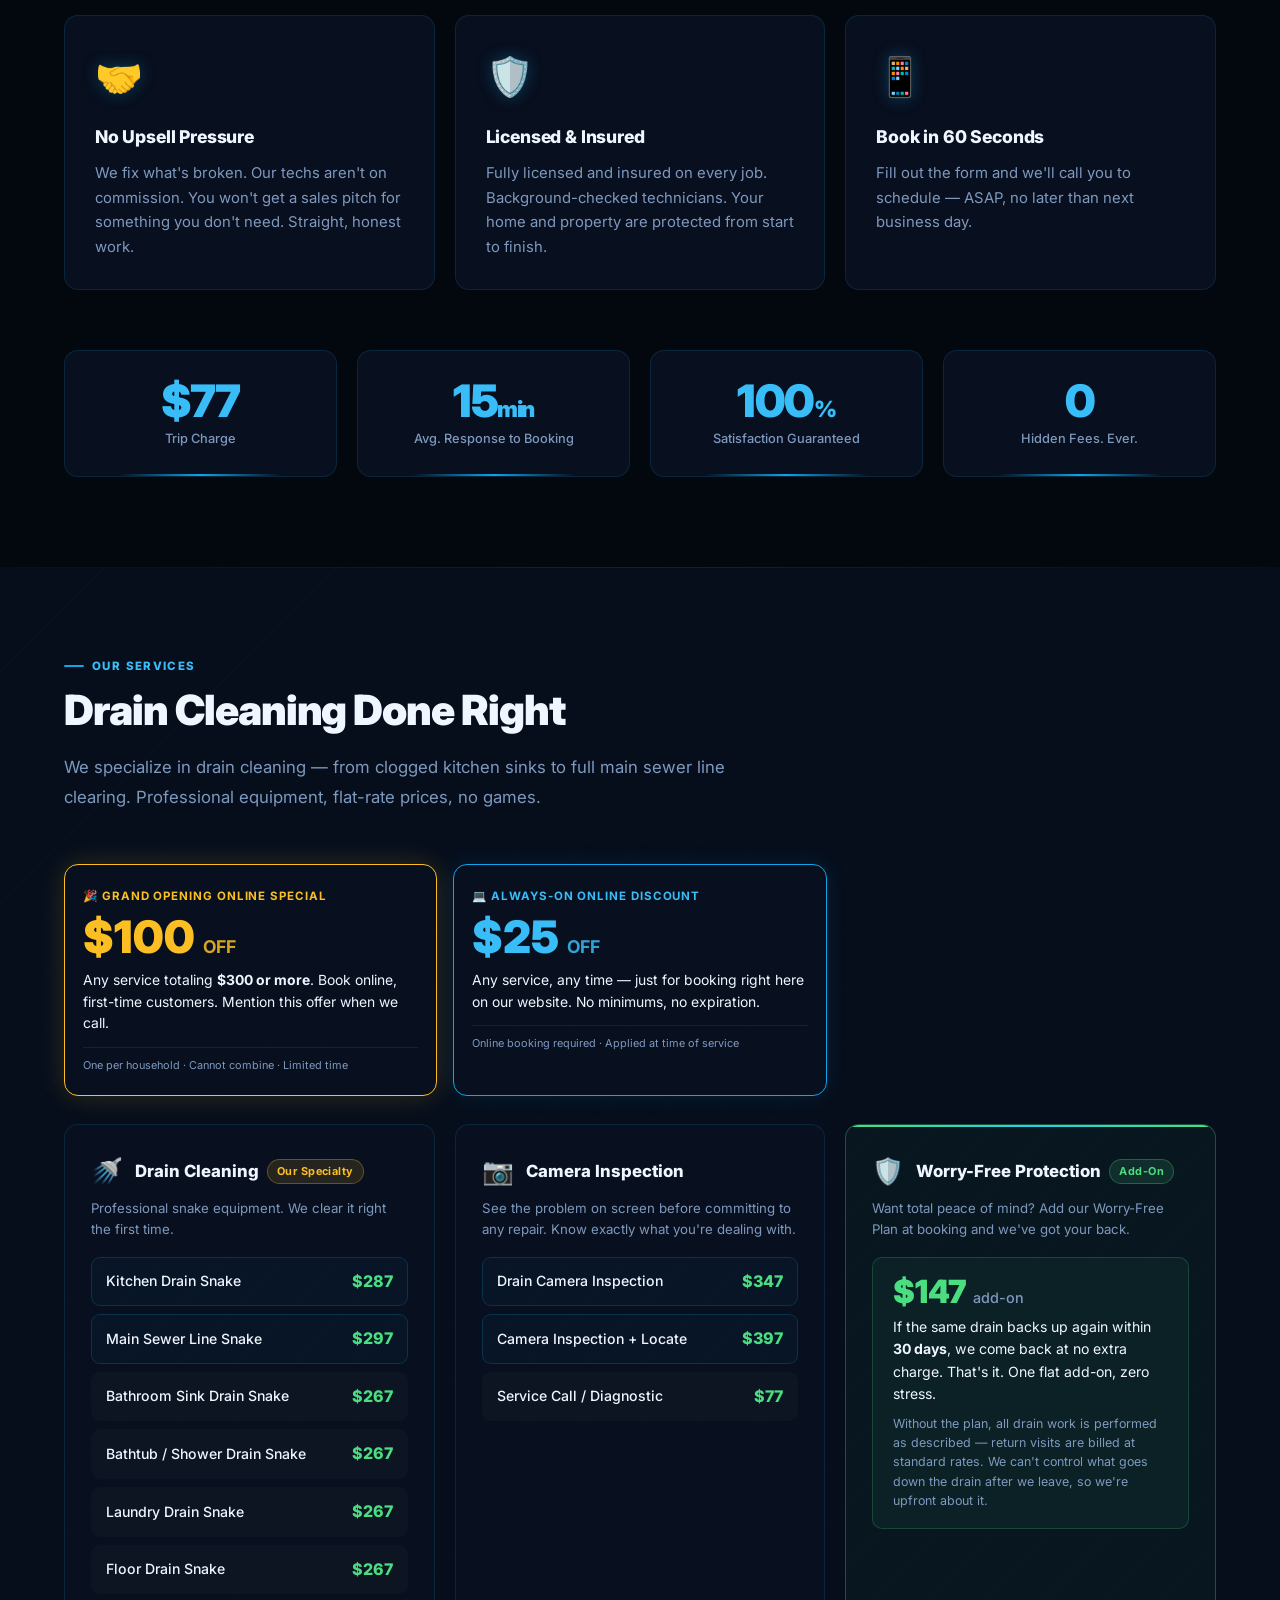
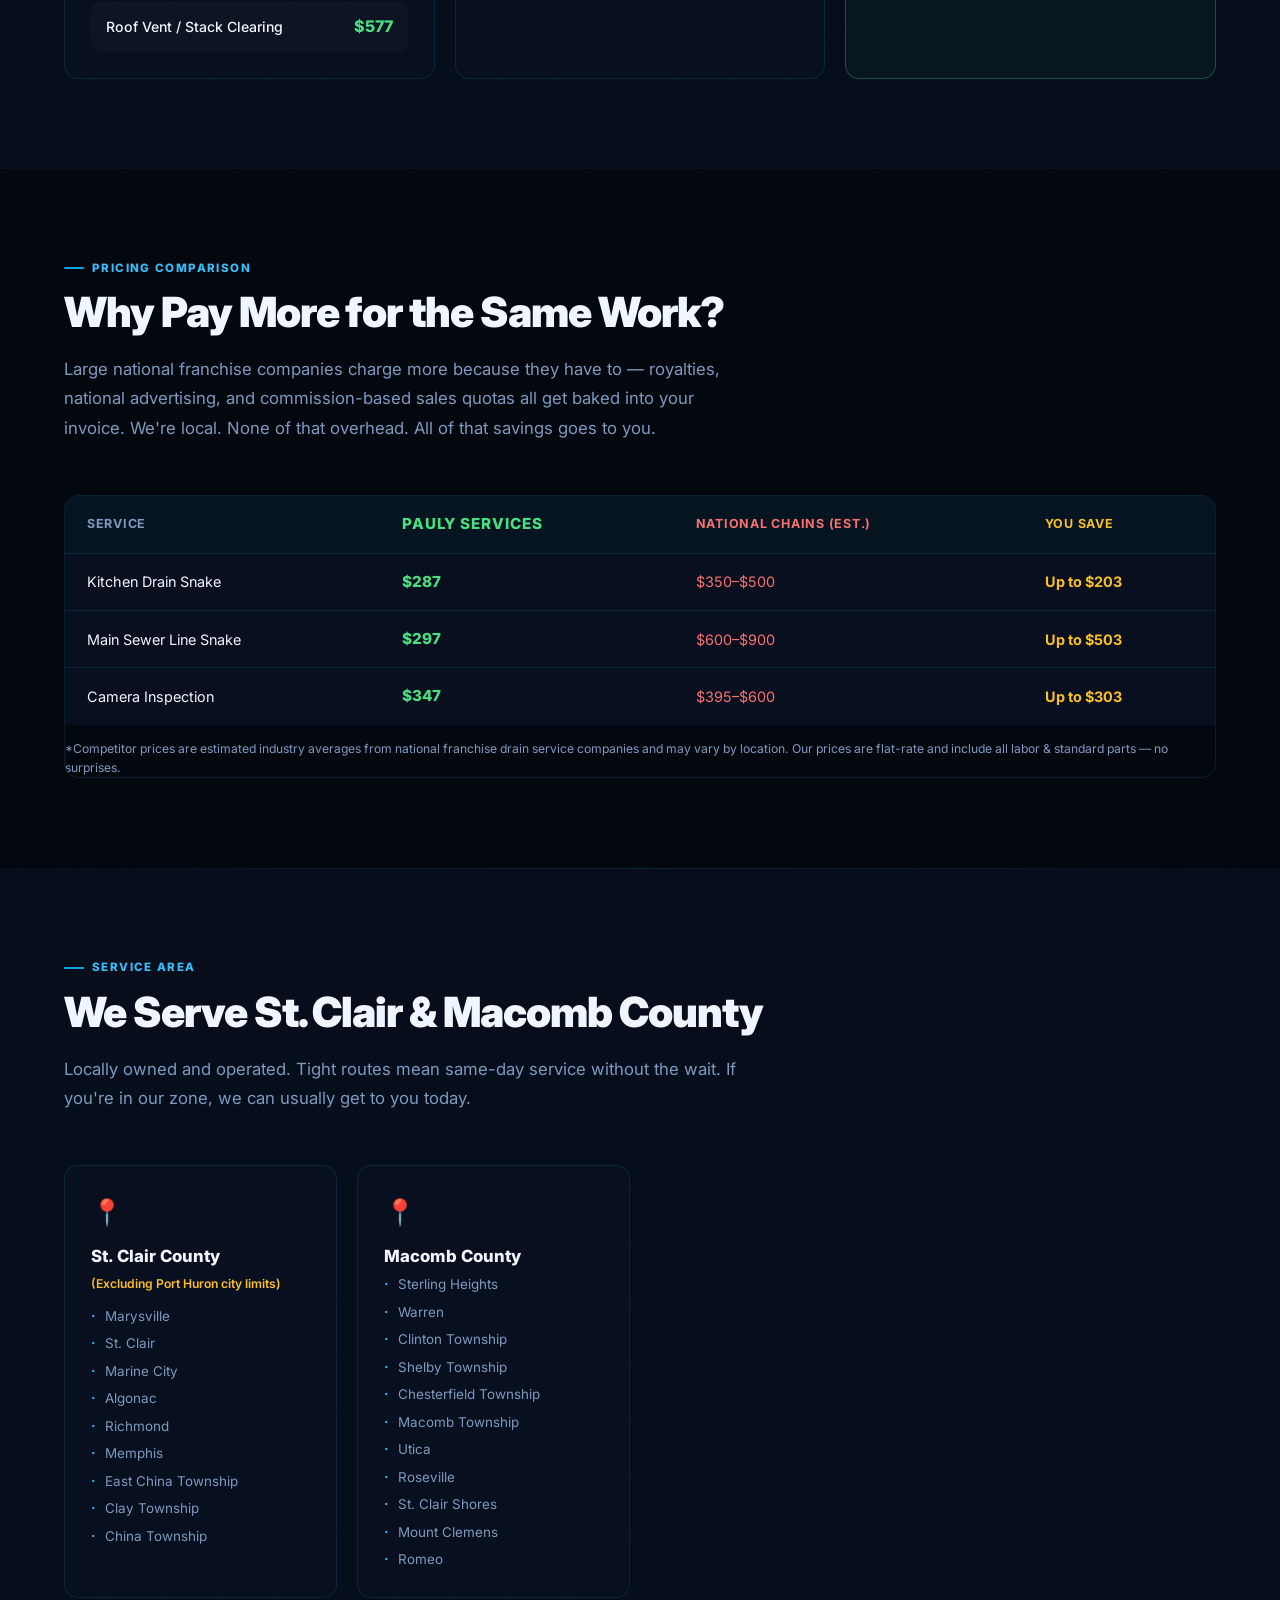
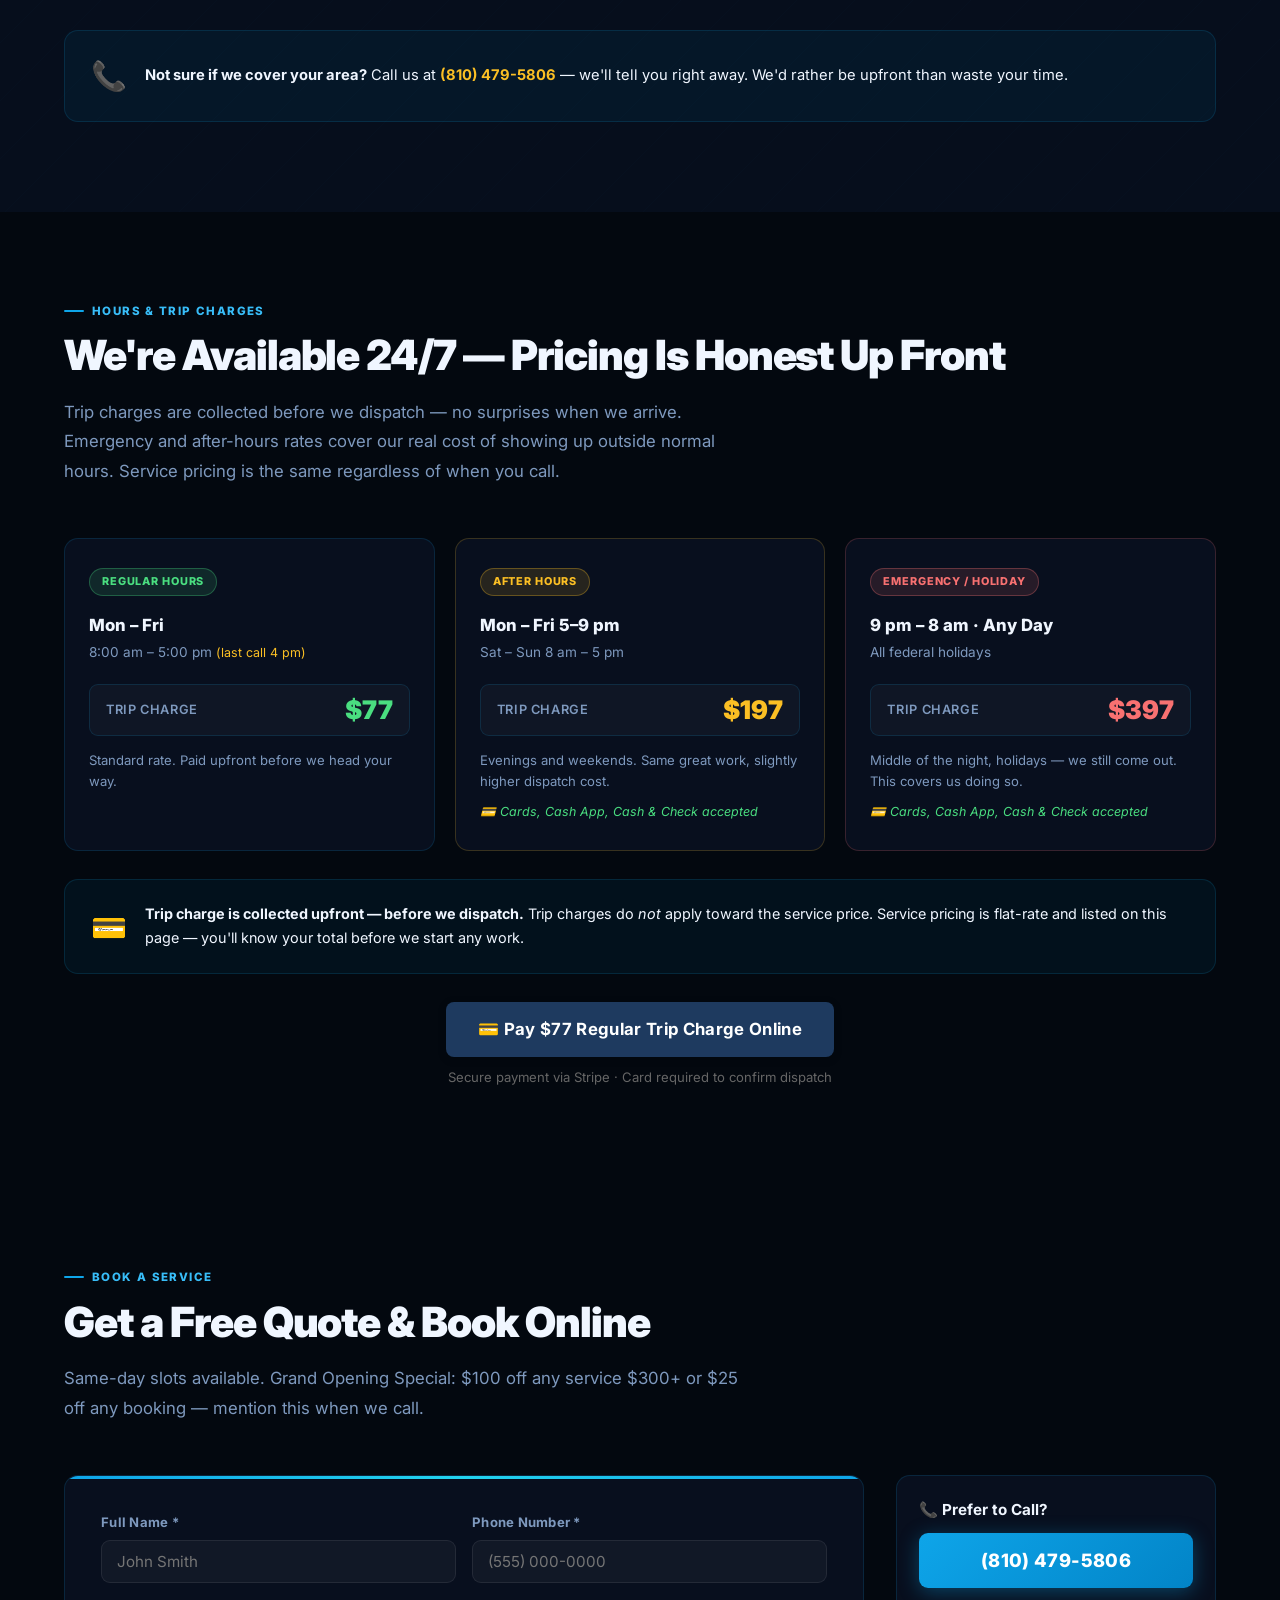
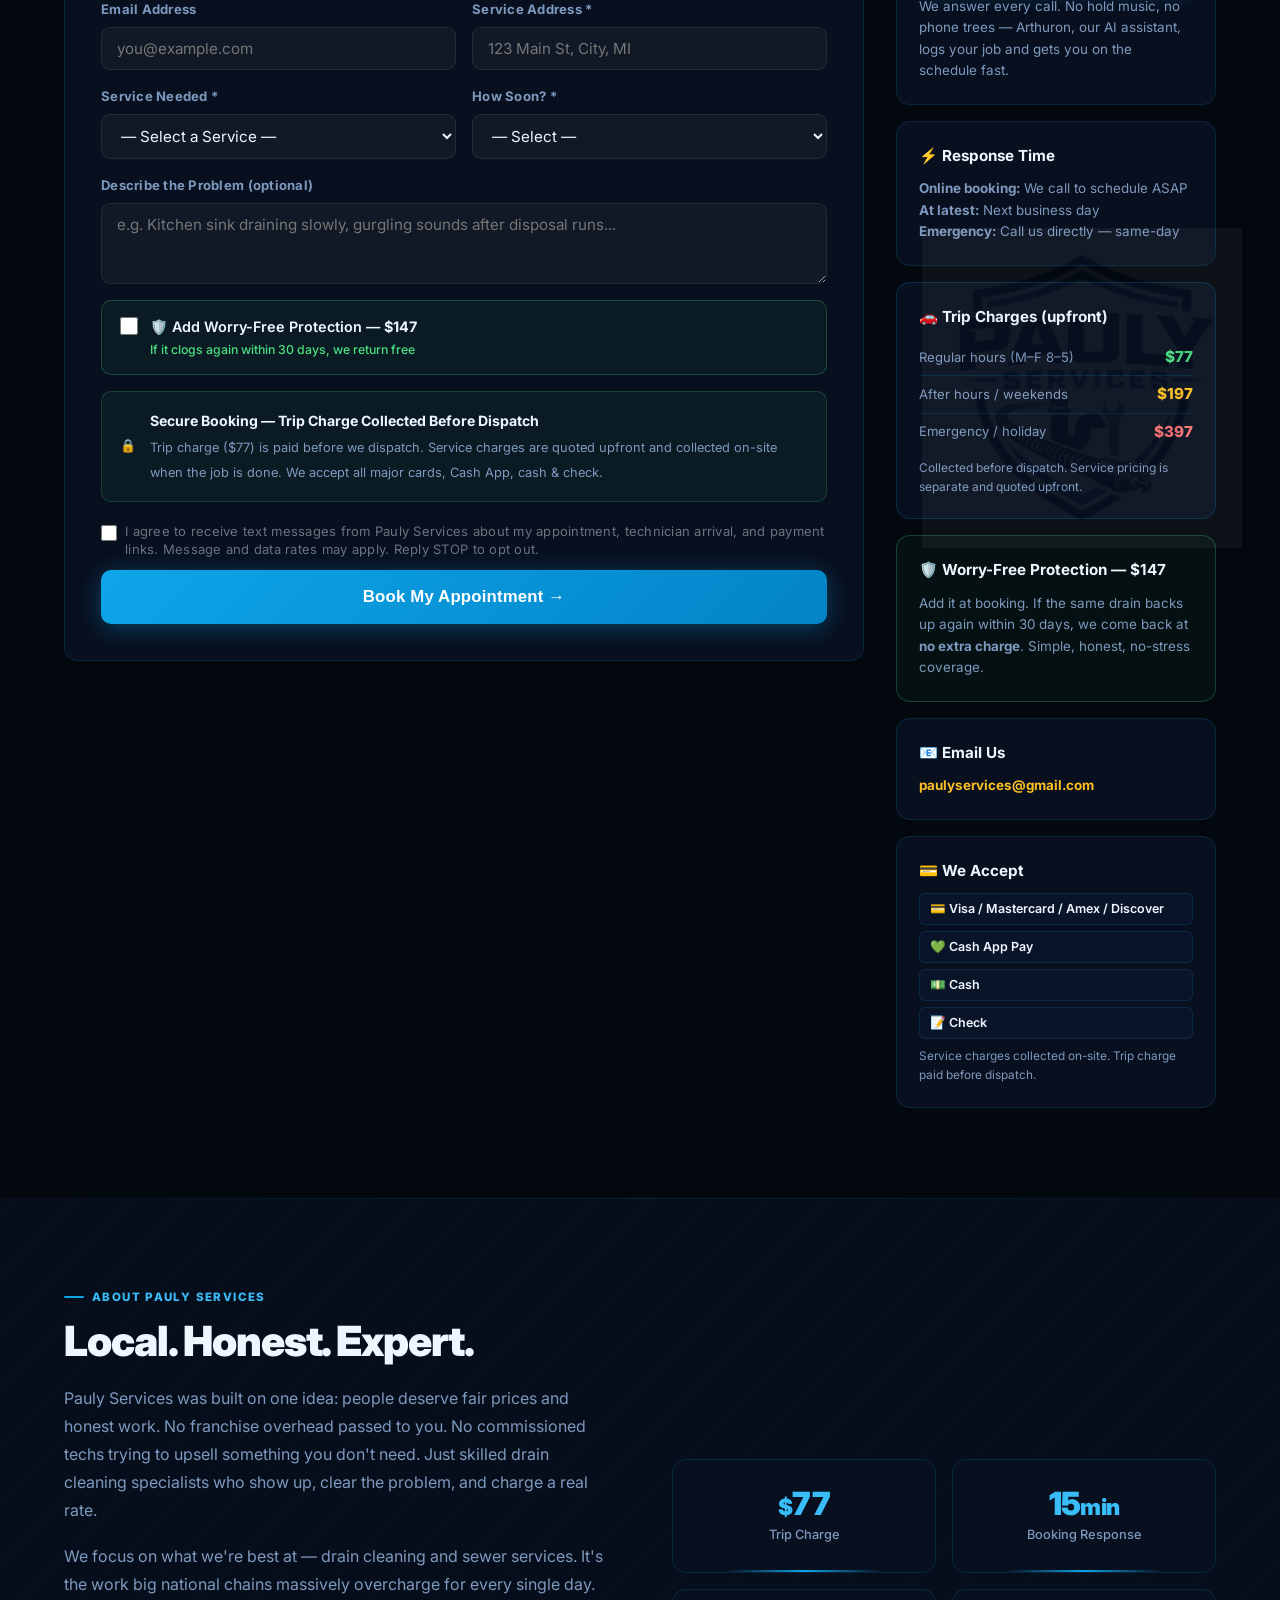
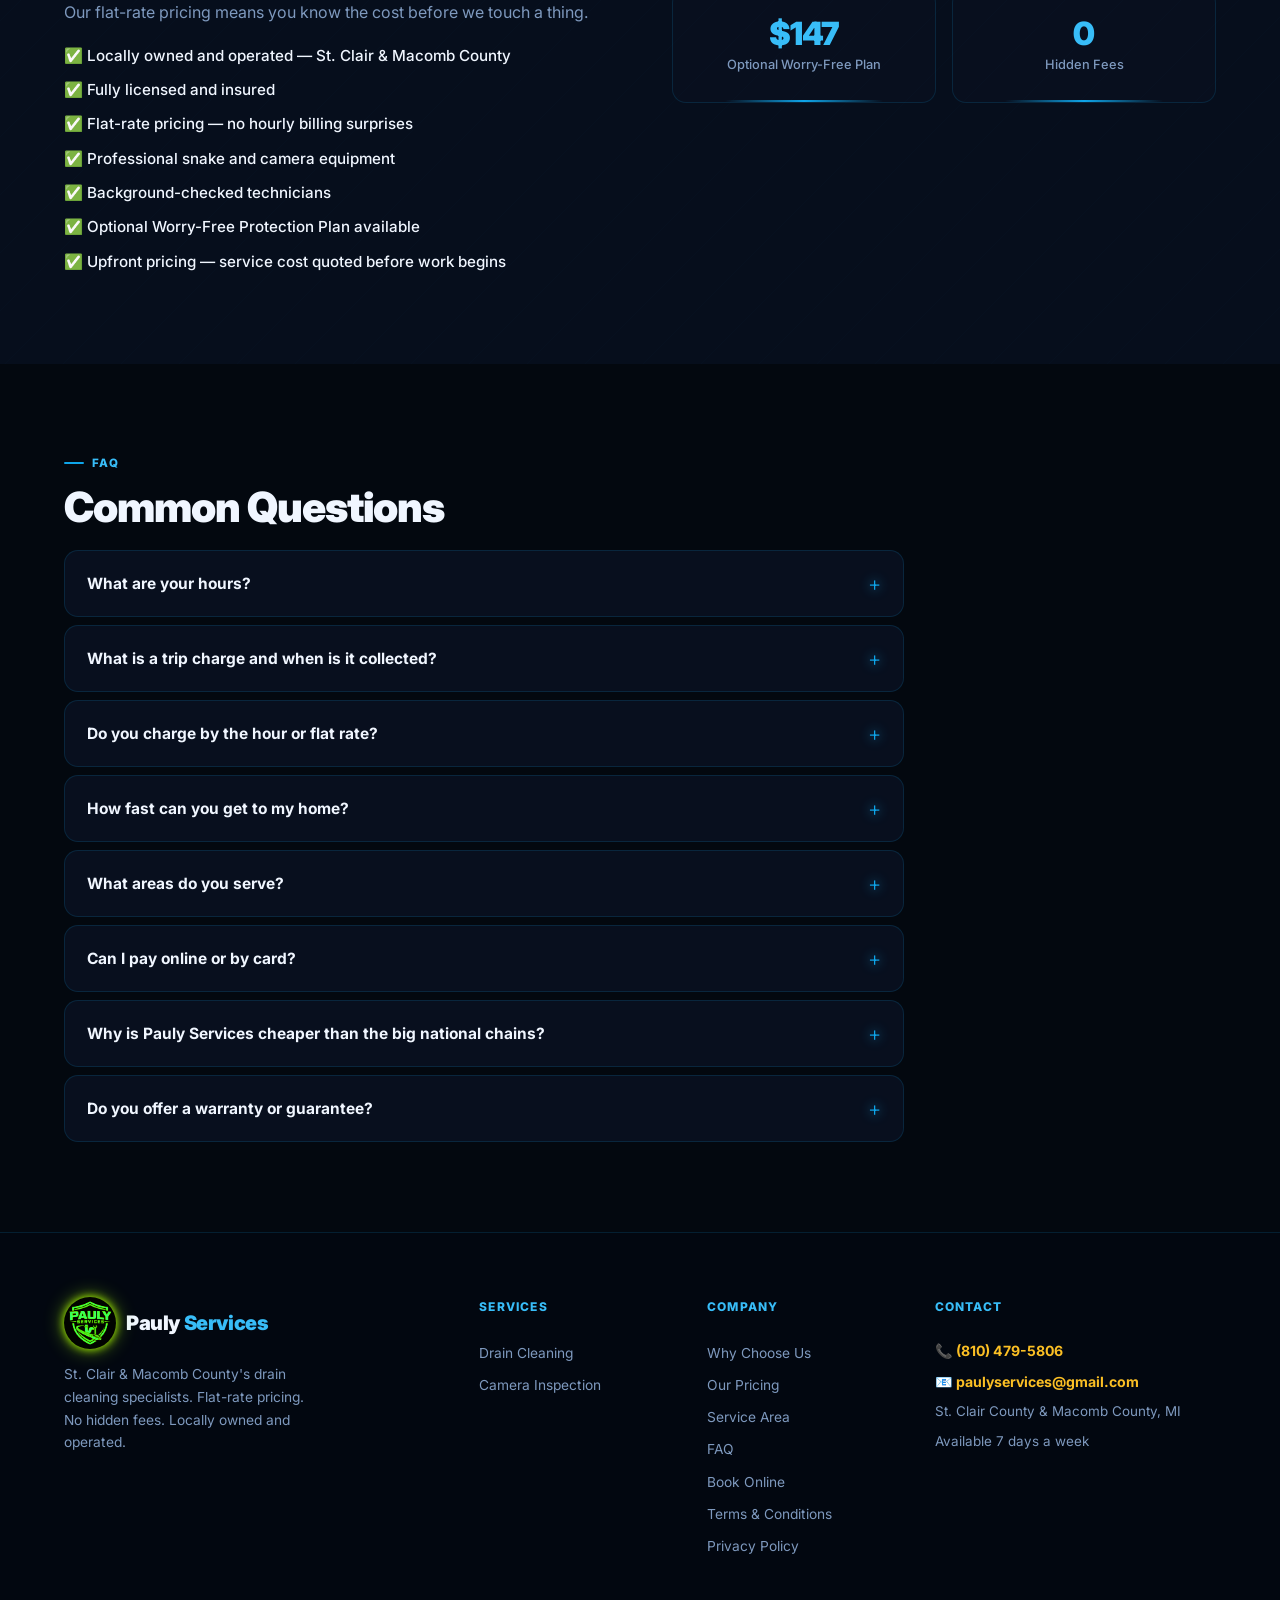
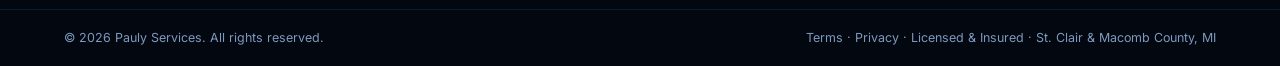
==== commit 414ea441: "fix: trip charge stat $77, remove Ferguson Special, IOU payment, credited FAQ" ====
--- a/index.html
+++ b/index.html
@@ -137,7 +137,7 @@
 
     <div class="stats-row">
       <div class="stat-box">
-        <div class="stat-num" data-target="77" data-pb-name="Service Call / Diagnostic"><span class="unit">$</span><span class="count">0</span></div>
+        <div class="stat-num" data-target="77" data-pb-name="Service Call / Diagnostic"><span class="unit">$</span><span class="count">77</span></div>
         <div class="stat-label">Trip Charge</div>
       </div>
       <div class="stat-box">
@@ -176,12 +176,6 @@
         <div class="special-amount">$25 <span class="special-off">OFF</span></div>
         <p class="special-desc">Any service, any time — just for booking right here on our website. No minimums, no expiration.</p>
         <div class="special-fine">Online booking required · Applied at time of service</div>
-      </div>
-      <div class="special-card ferguson">
-        <div class="special-eyebrow">🤫 The Ferguson Special</div>
-        <div class="special-amount">$20 <span class="special-off">OFF</span></div>
-        <p class="special-desc">Any toilet installation. Just say <strong>"Al Bundy"</strong> when you book. You know the reference. We respect it.</p>
-        <div class="special-fine">Toilet installs only · Cannot combine · Say it with confidence</div>
       </div>
     </div>
 
@@ -559,7 +553,6 @@
             <span class="pay-badge">💚 Cash App Pay</span>
             <span class="pay-badge">💵 Cash</span>
             <span class="pay-badge">📝 Check</span>
-            <span class="pay-badge">🔏 IOU / Deferred (signed agreement)</span>
           </div>
           <p style="font-size:0.74rem;color:var(--muted);margin-top:8px">Service charges collected on-site. Trip charge paid before dispatch.</p>
         </div>
@@ -632,10 +625,6 @@
         <div class="faq-a">Flat rate, every time. Every service has a fixed price listed right on our site. You'll know the exact cost before we start — no meter running while we work.</div>
       </div>
       <div class="faq-item">
-        <button class="faq-q">Is the $77 trip charge applied toward the repair?</button>
-        <div class="faq-a">Yes. The $77 trip charge is credited toward any service we perform on the same visit.</div>
-      </div>
-      <div class="faq-item">
         <button class="faq-q">How fast can you get to my home?</button>
         <div class="faq-a">We offer same-day service in most cases. Emergency calls — call us directly at (810) 479-5806. For online bookings, we'll call you to schedule ASAP — no later than next business day.</div>
       </div>
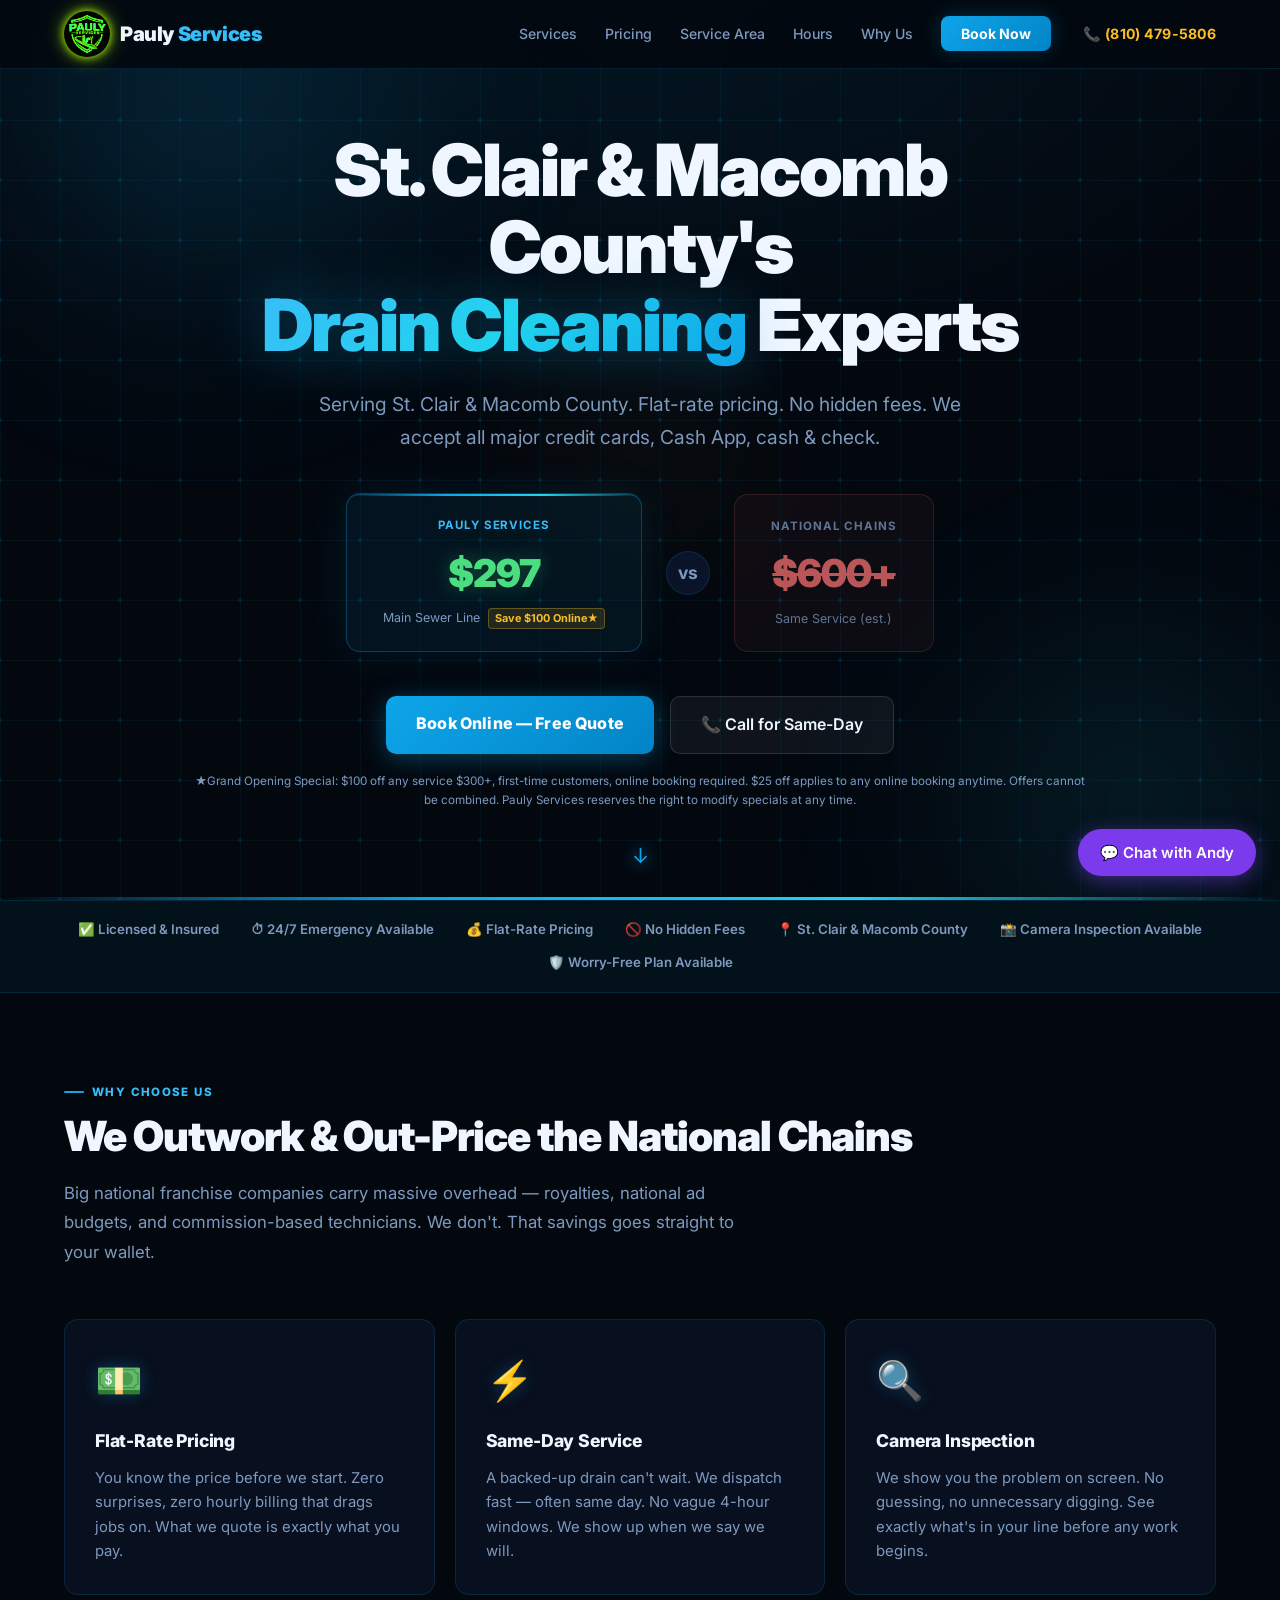
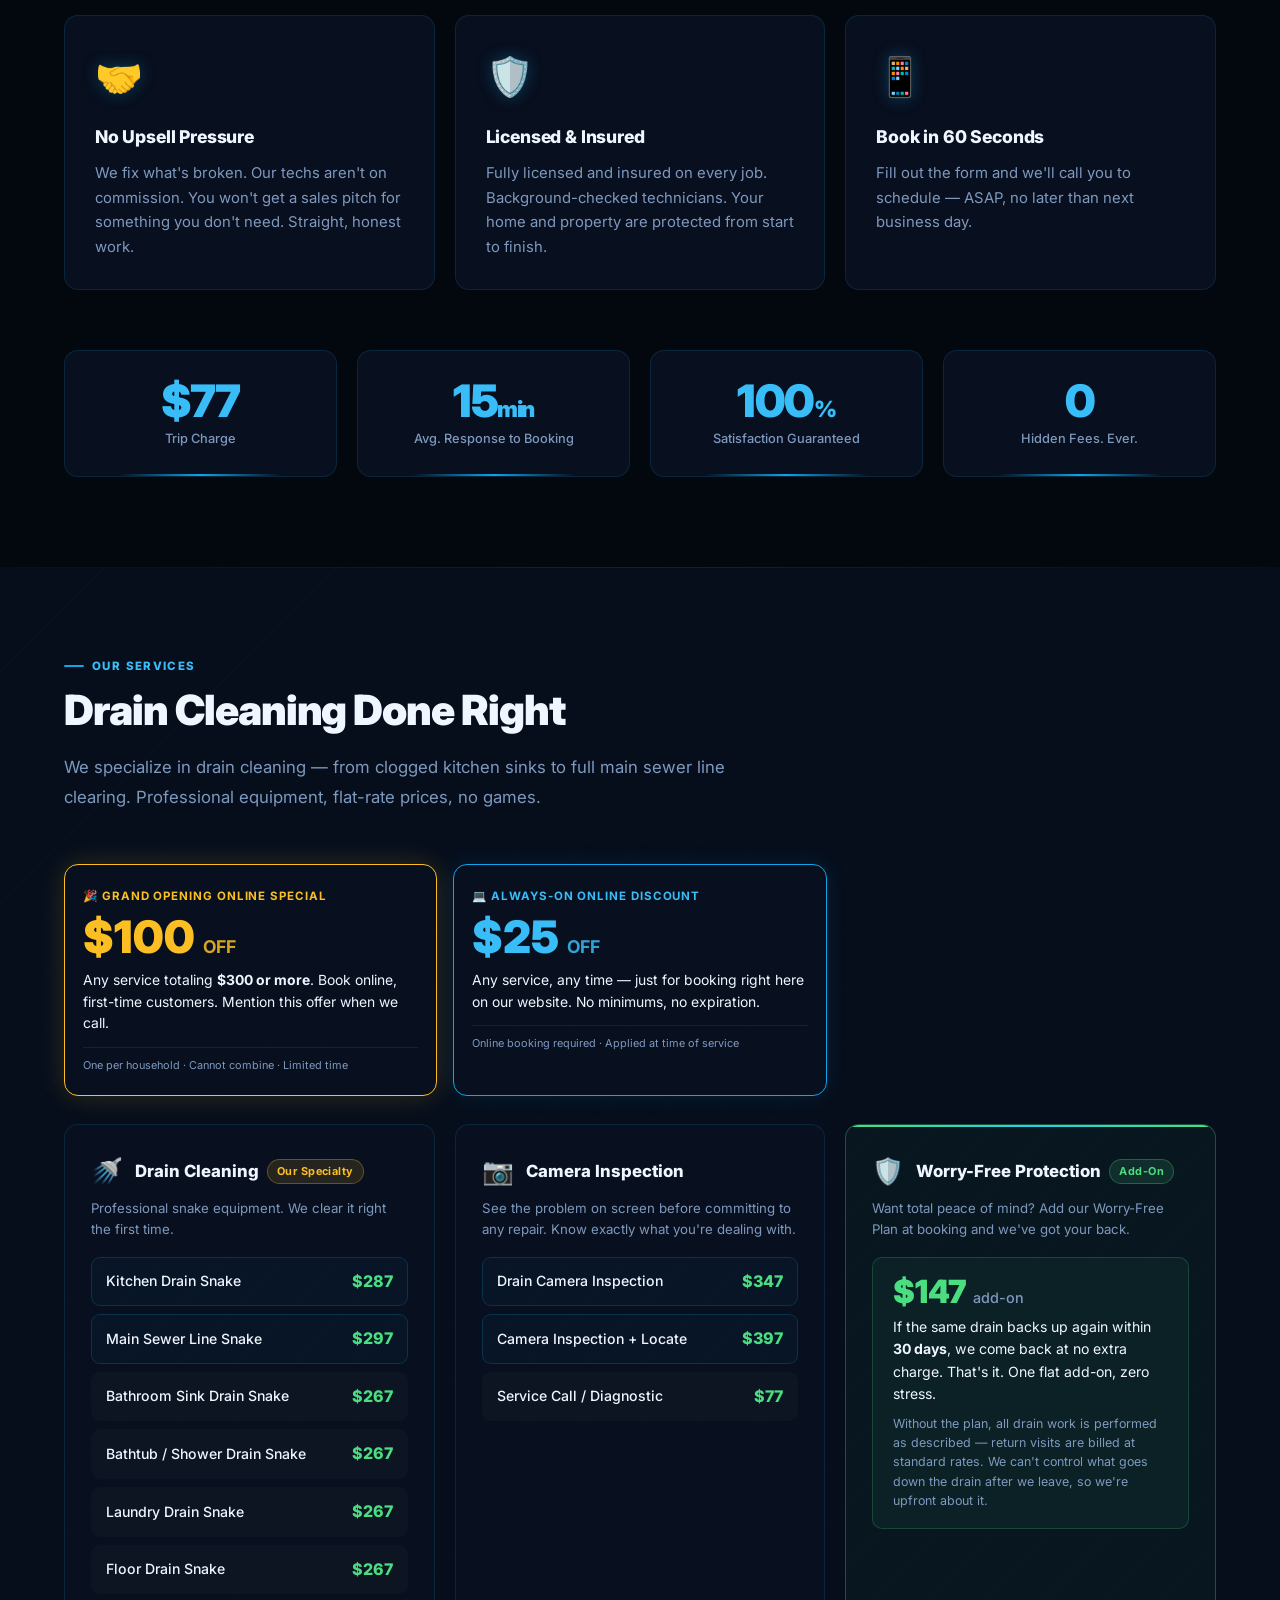
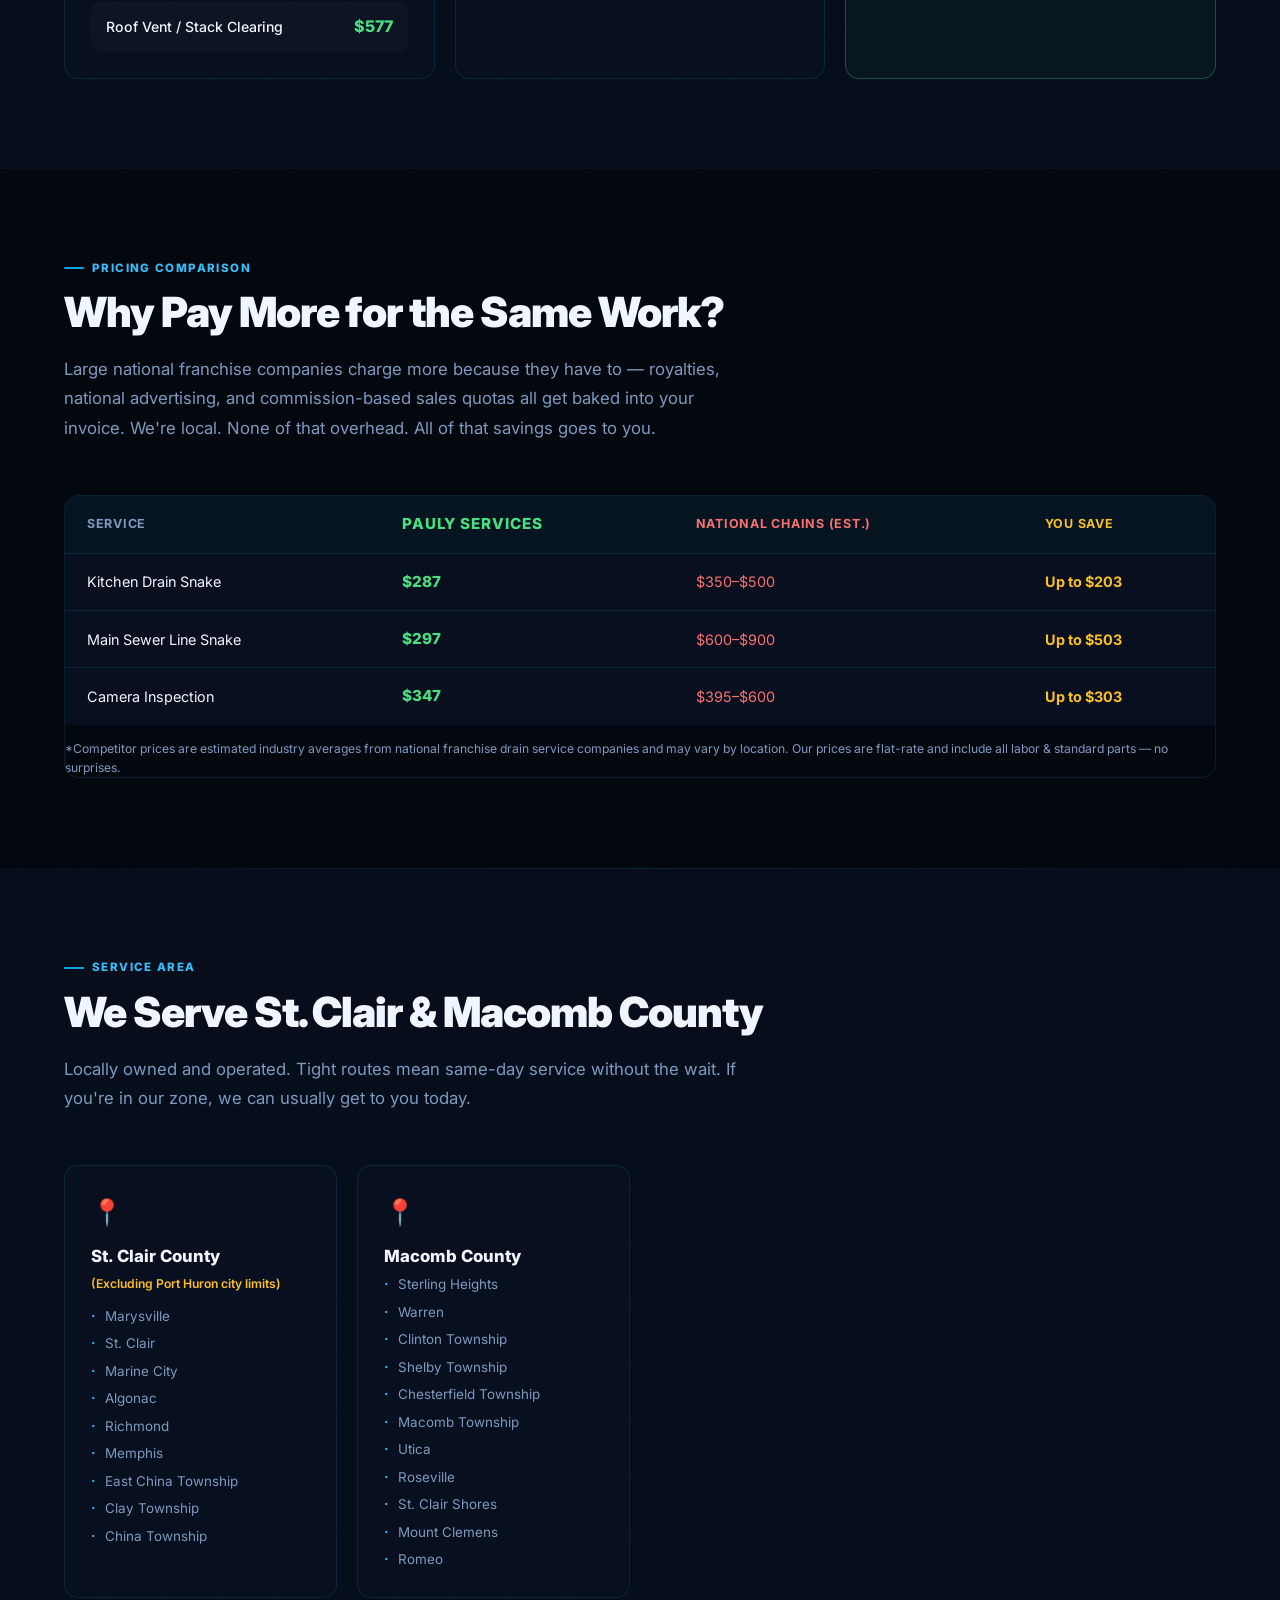
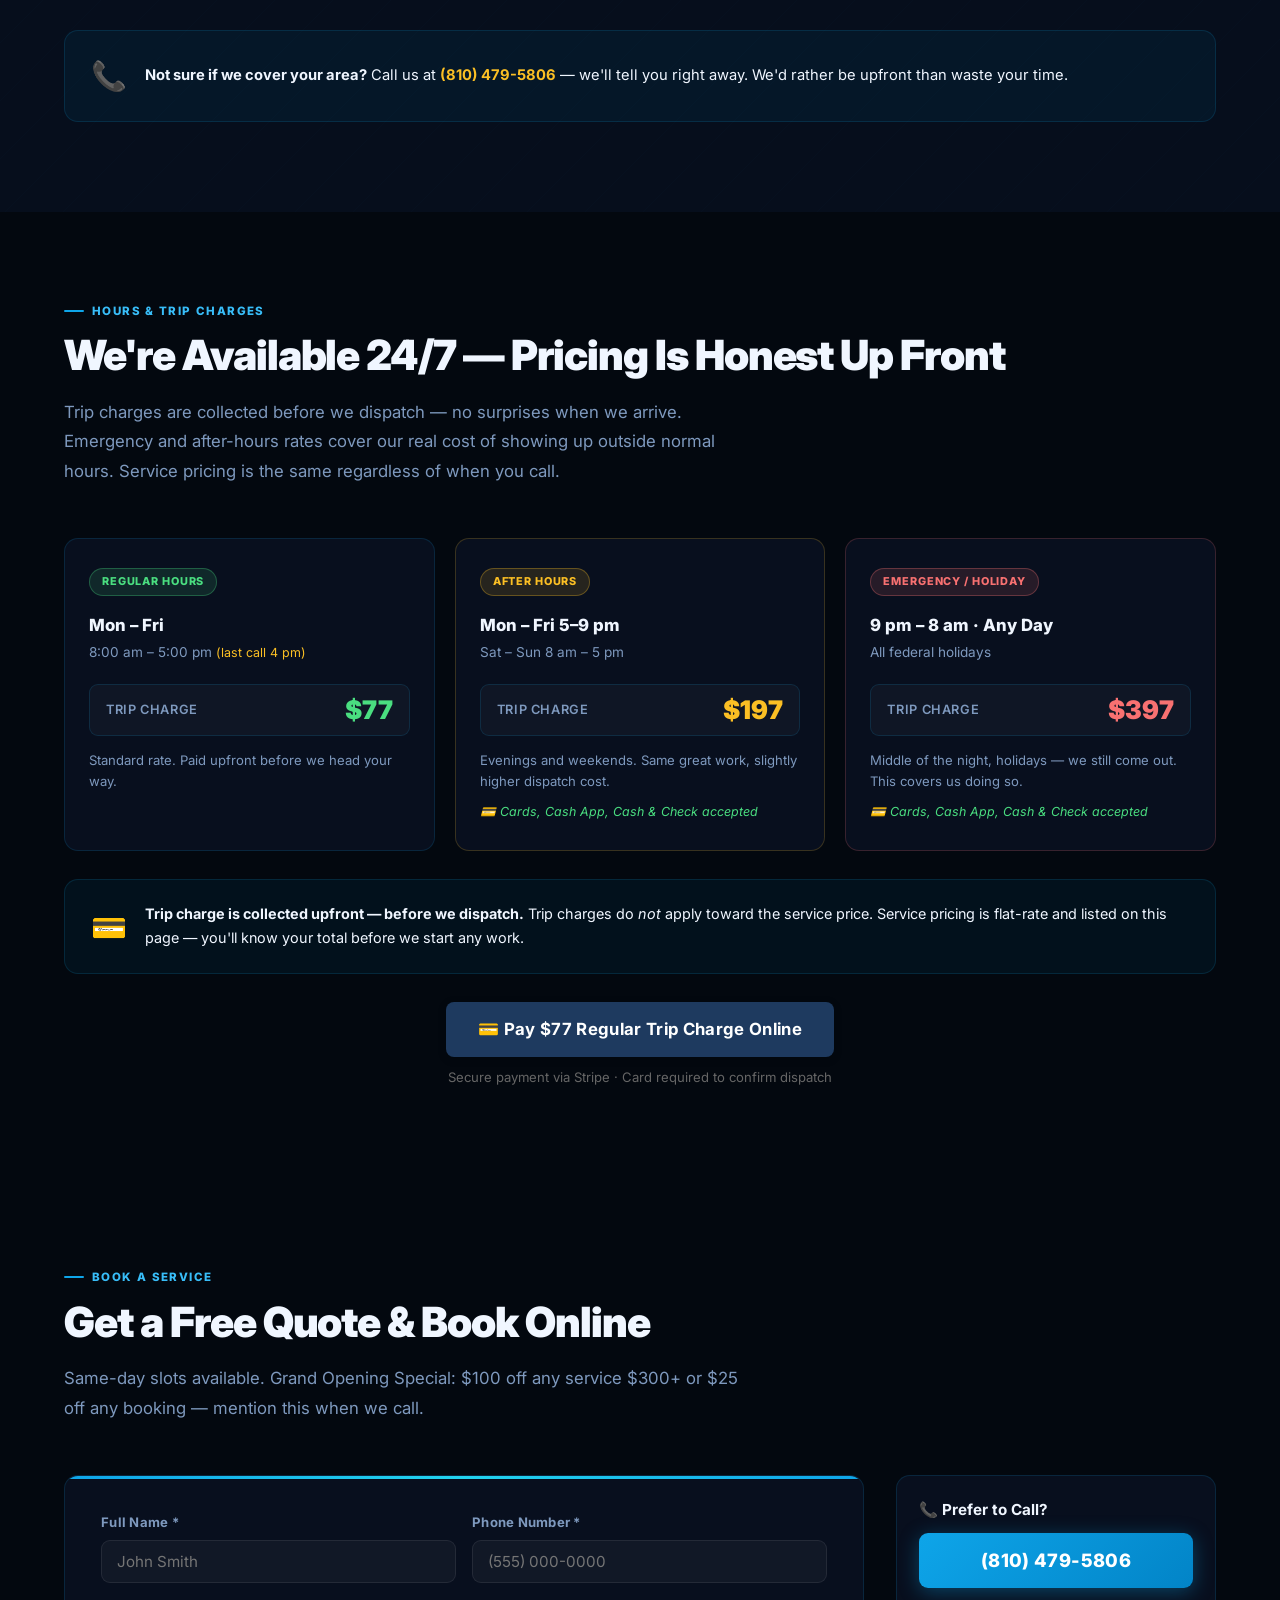
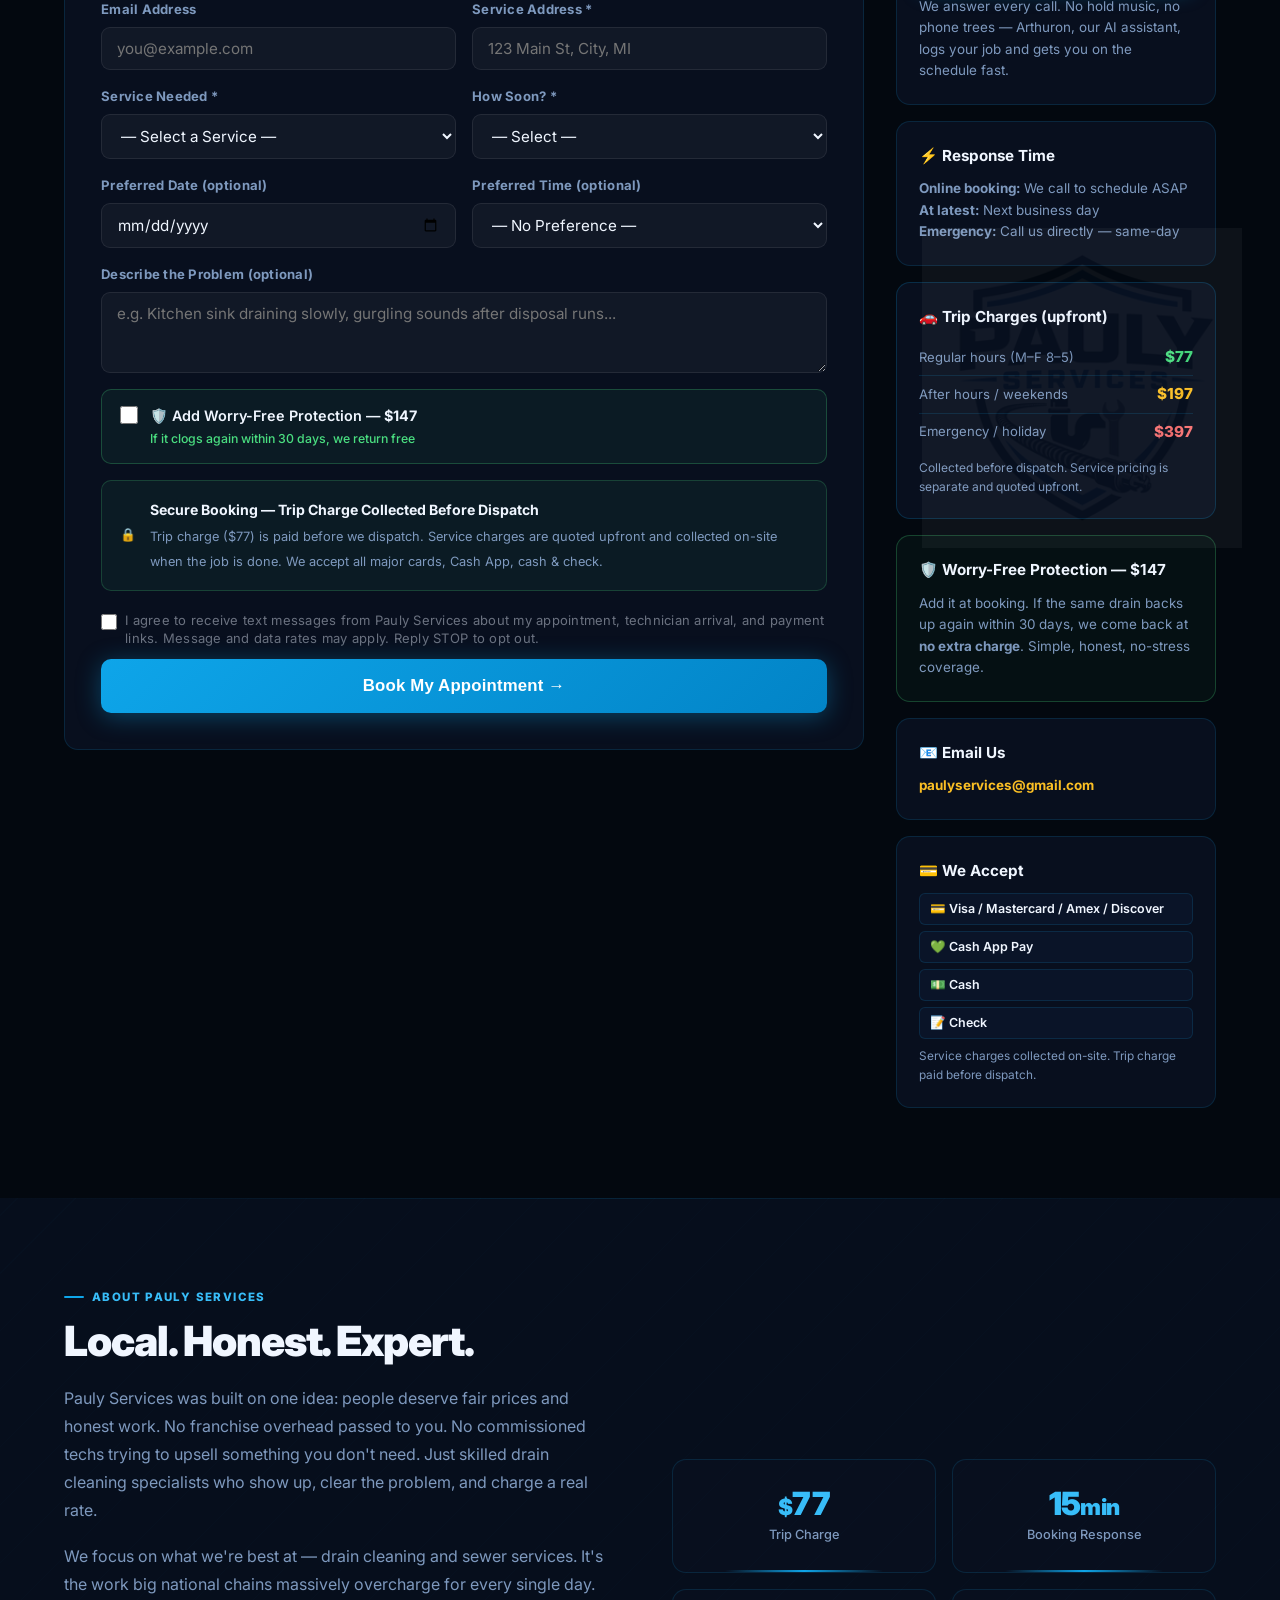
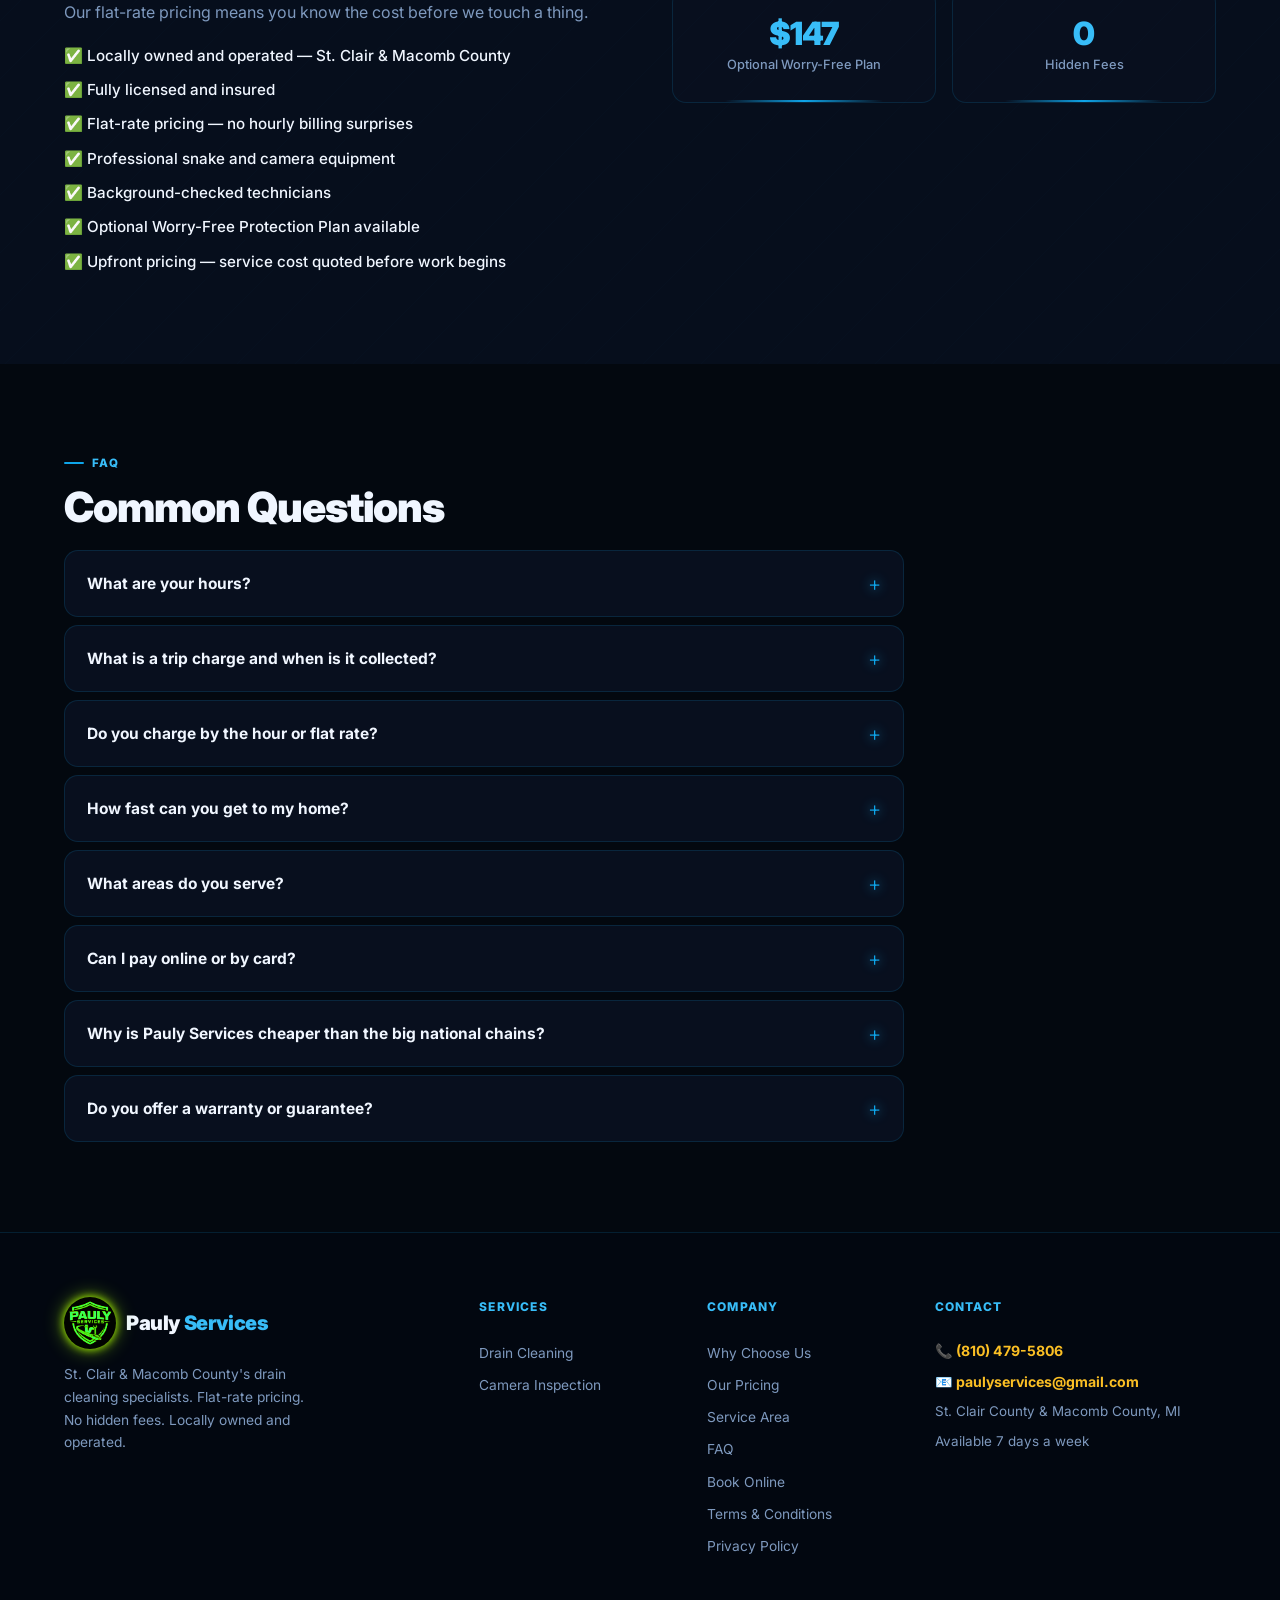
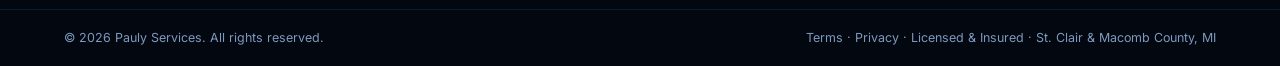
==== commit 9a295130: "feat: add preferred date/time picker, send requested_time to dashboard" ====
--- a/index.html
+++ b/index.html
@@ -485,6 +485,21 @@
             <div id="trip-charge-hint" class="trip-hint" style="display:none"></div>
           </div>
         </div>
+        <div class="form-row">
+          <div class="form-group">
+            <label for="preferred_date">Preferred Date (optional)</label>
+            <input type="date" id="preferred_date" name="preferred_date" />
+          </div>
+          <div class="form-group">
+            <label for="preferred_time">Preferred Time (optional)</label>
+            <select id="preferred_time" name="preferred_time">
+              <option value="">— No Preference —</option>
+              <option value="Morning (9am – 1pm)">Morning (9am – 1pm)</option>
+              <option value="Afternoon (1pm – 5pm)">Afternoon (1pm – 5pm)</option>
+              <option value="Either works">Either works</option>
+            </select>
+          </div>
+        </div>
         <div class="form-group full">
           <label for="notes">Describe the Problem (optional)</label>
           <textarea id="notes" name="notes" rows="3" placeholder="e.g. Kitchen sink draining slowly, gurgling sounds after disposal runs..."></textarea>
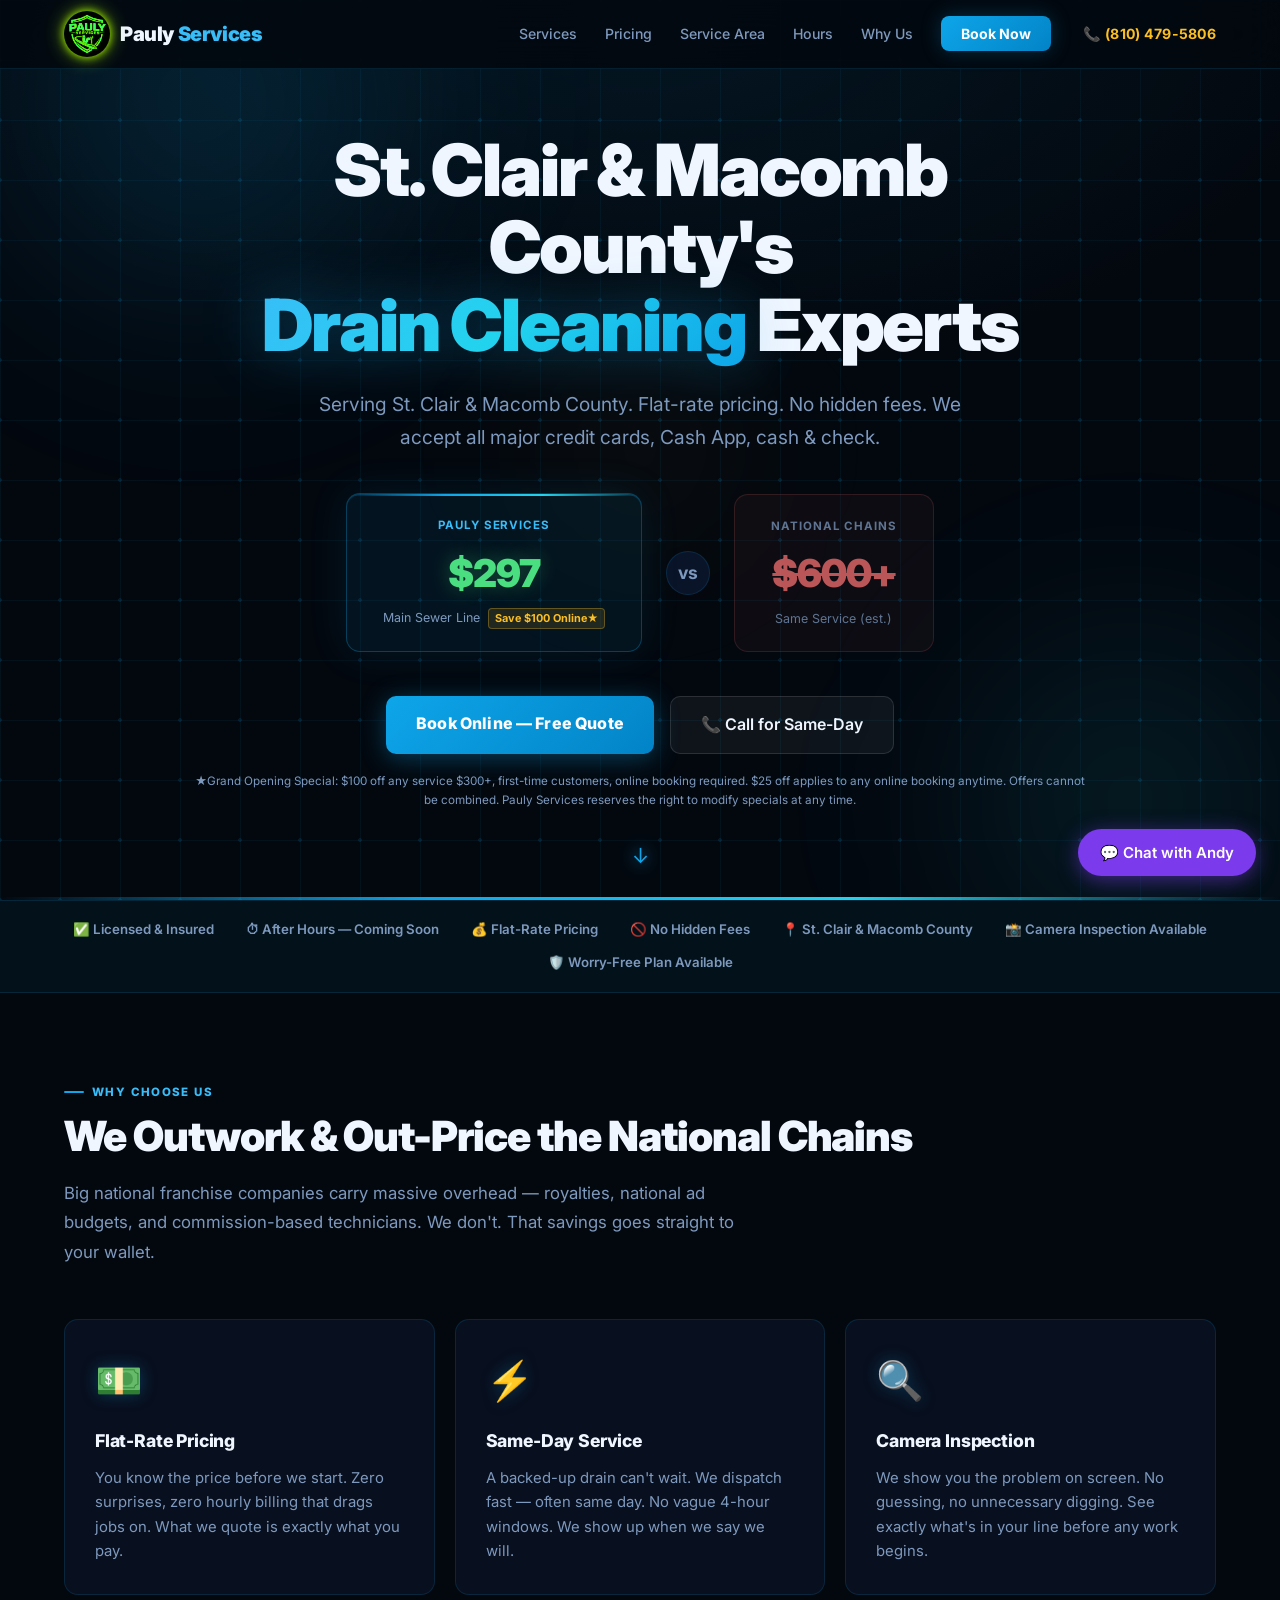
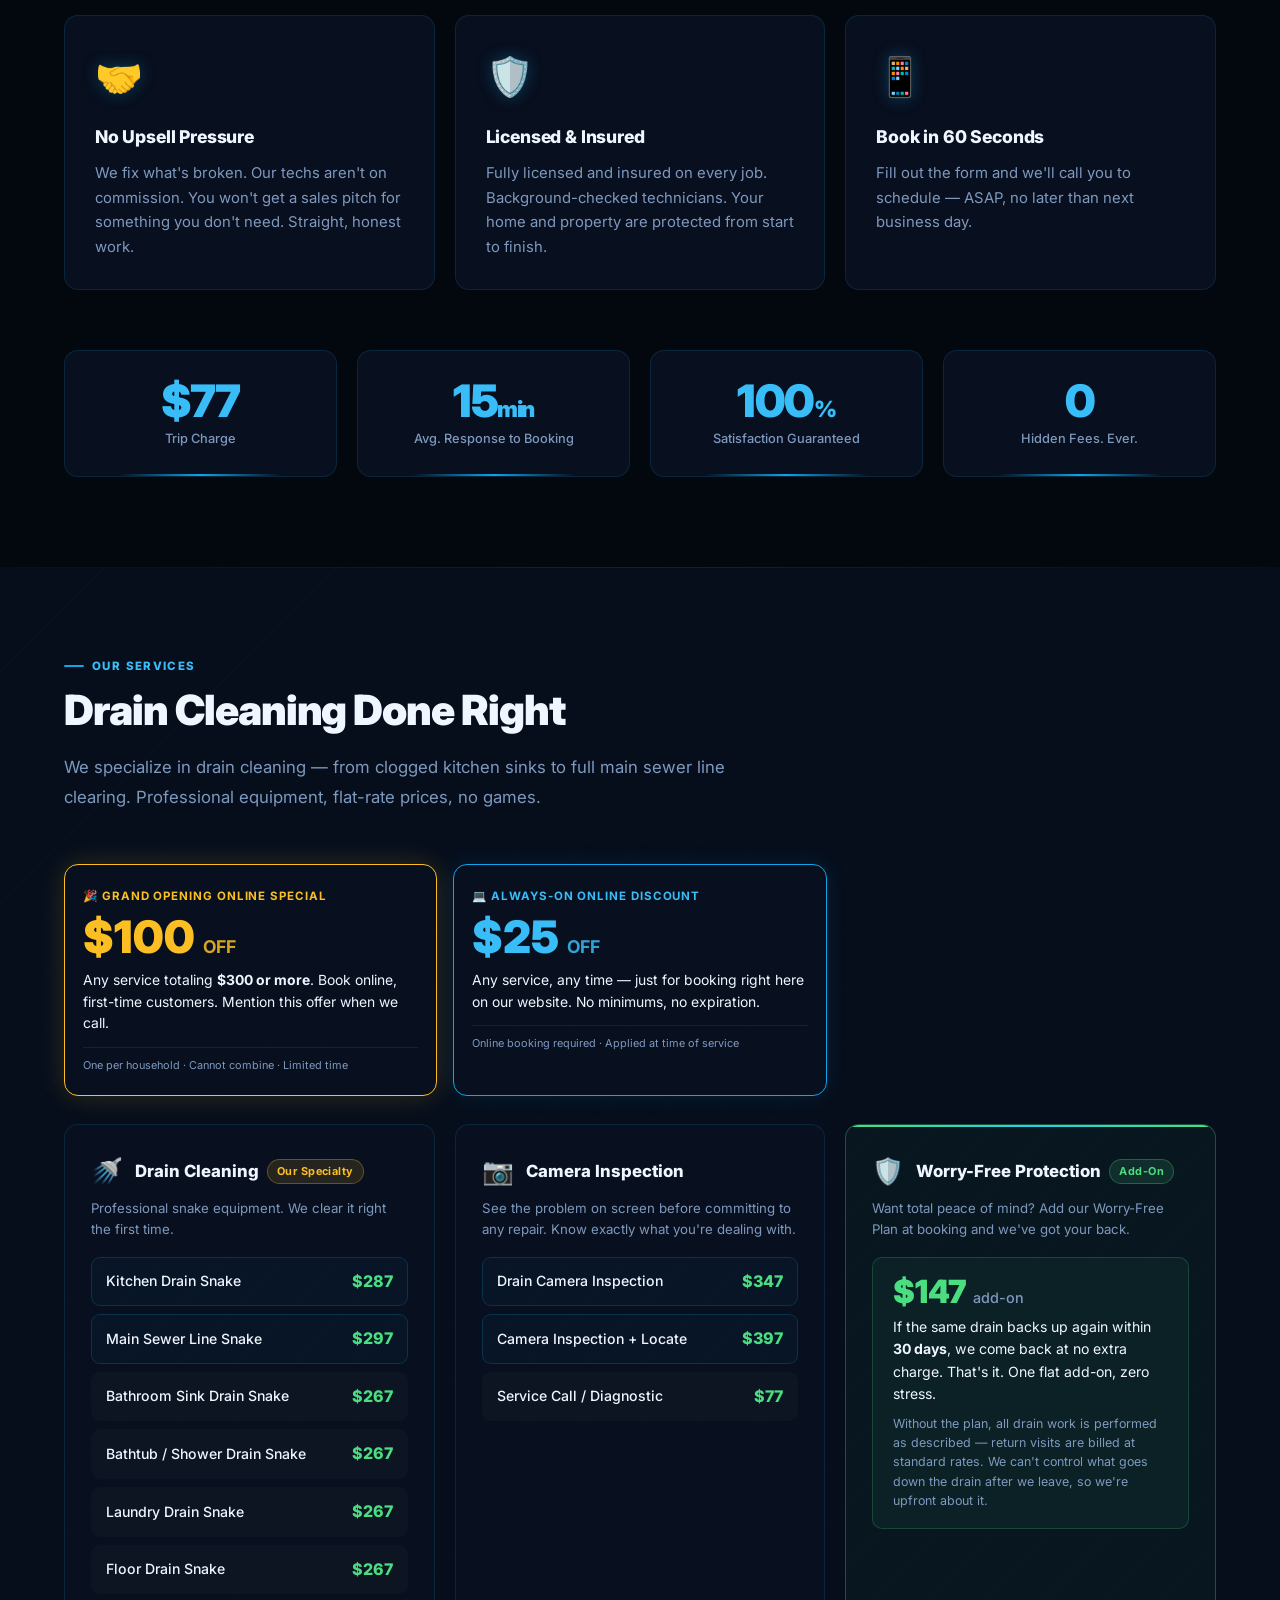
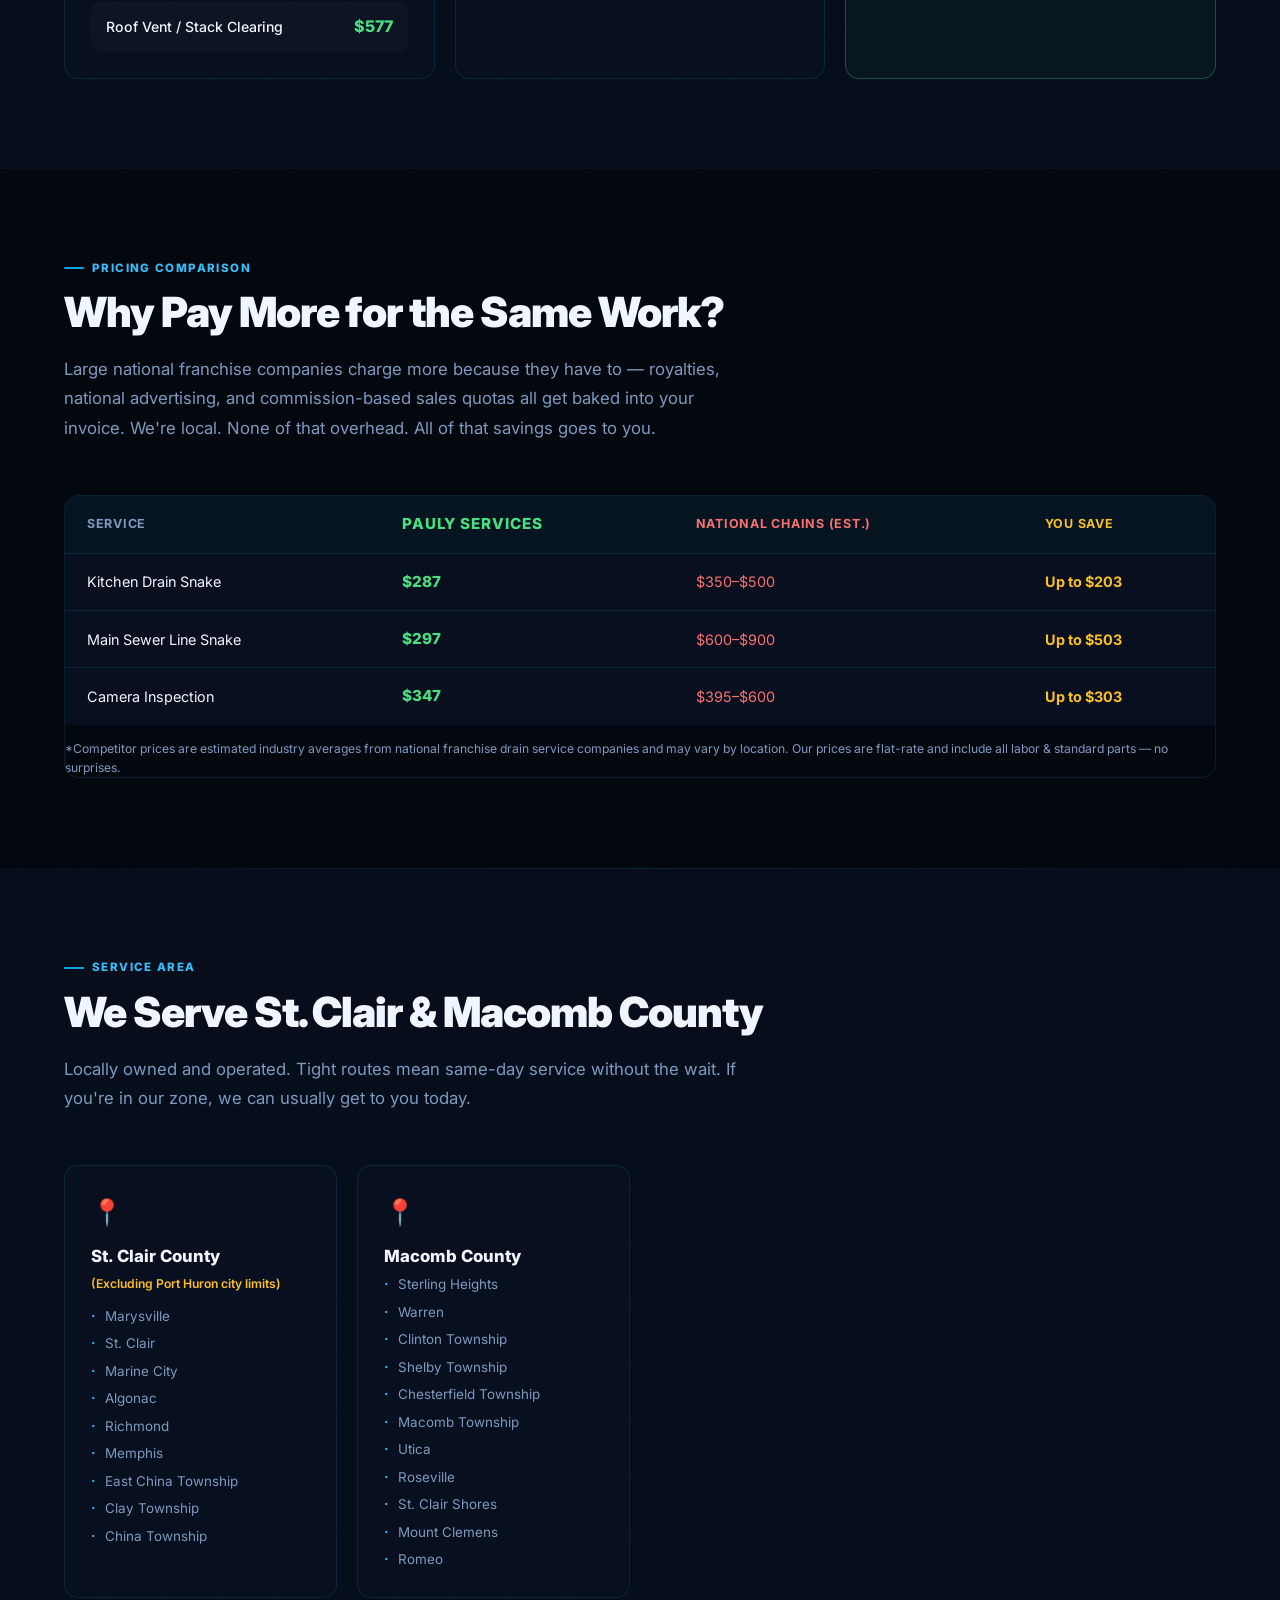
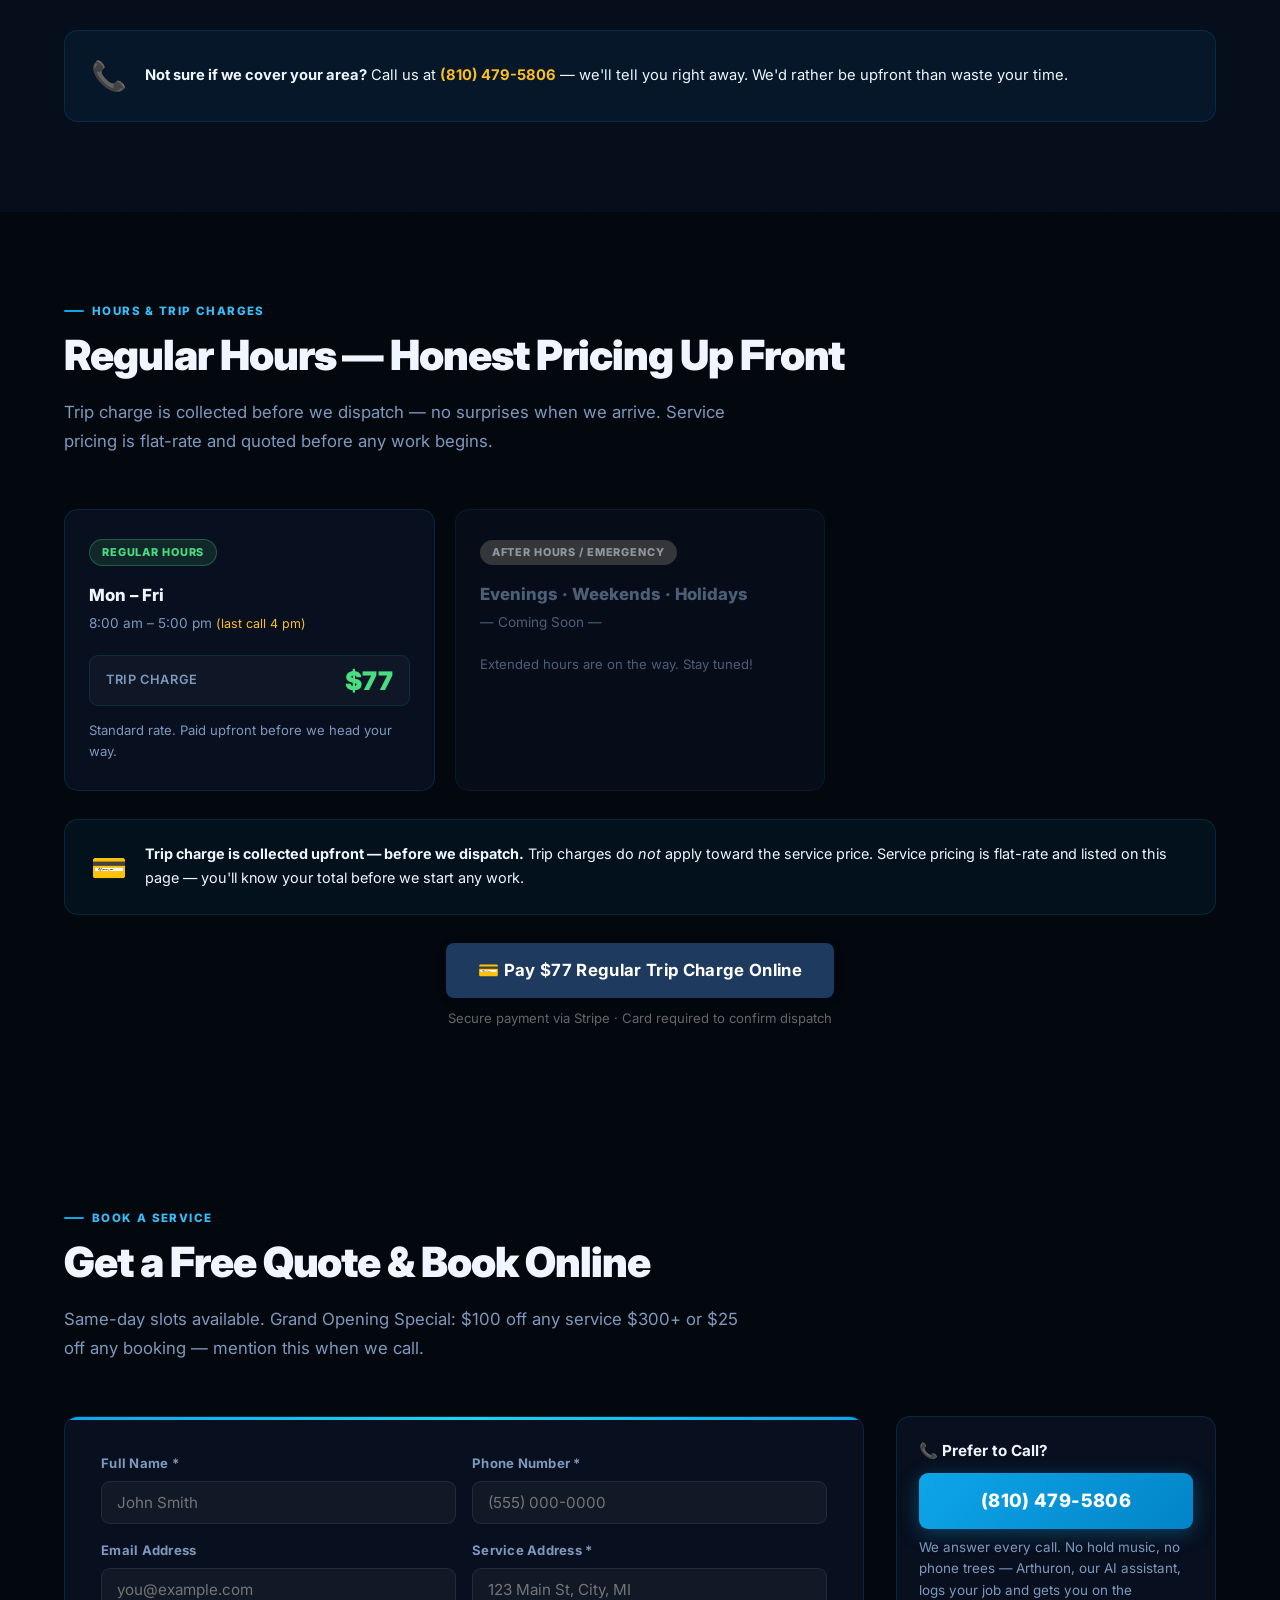
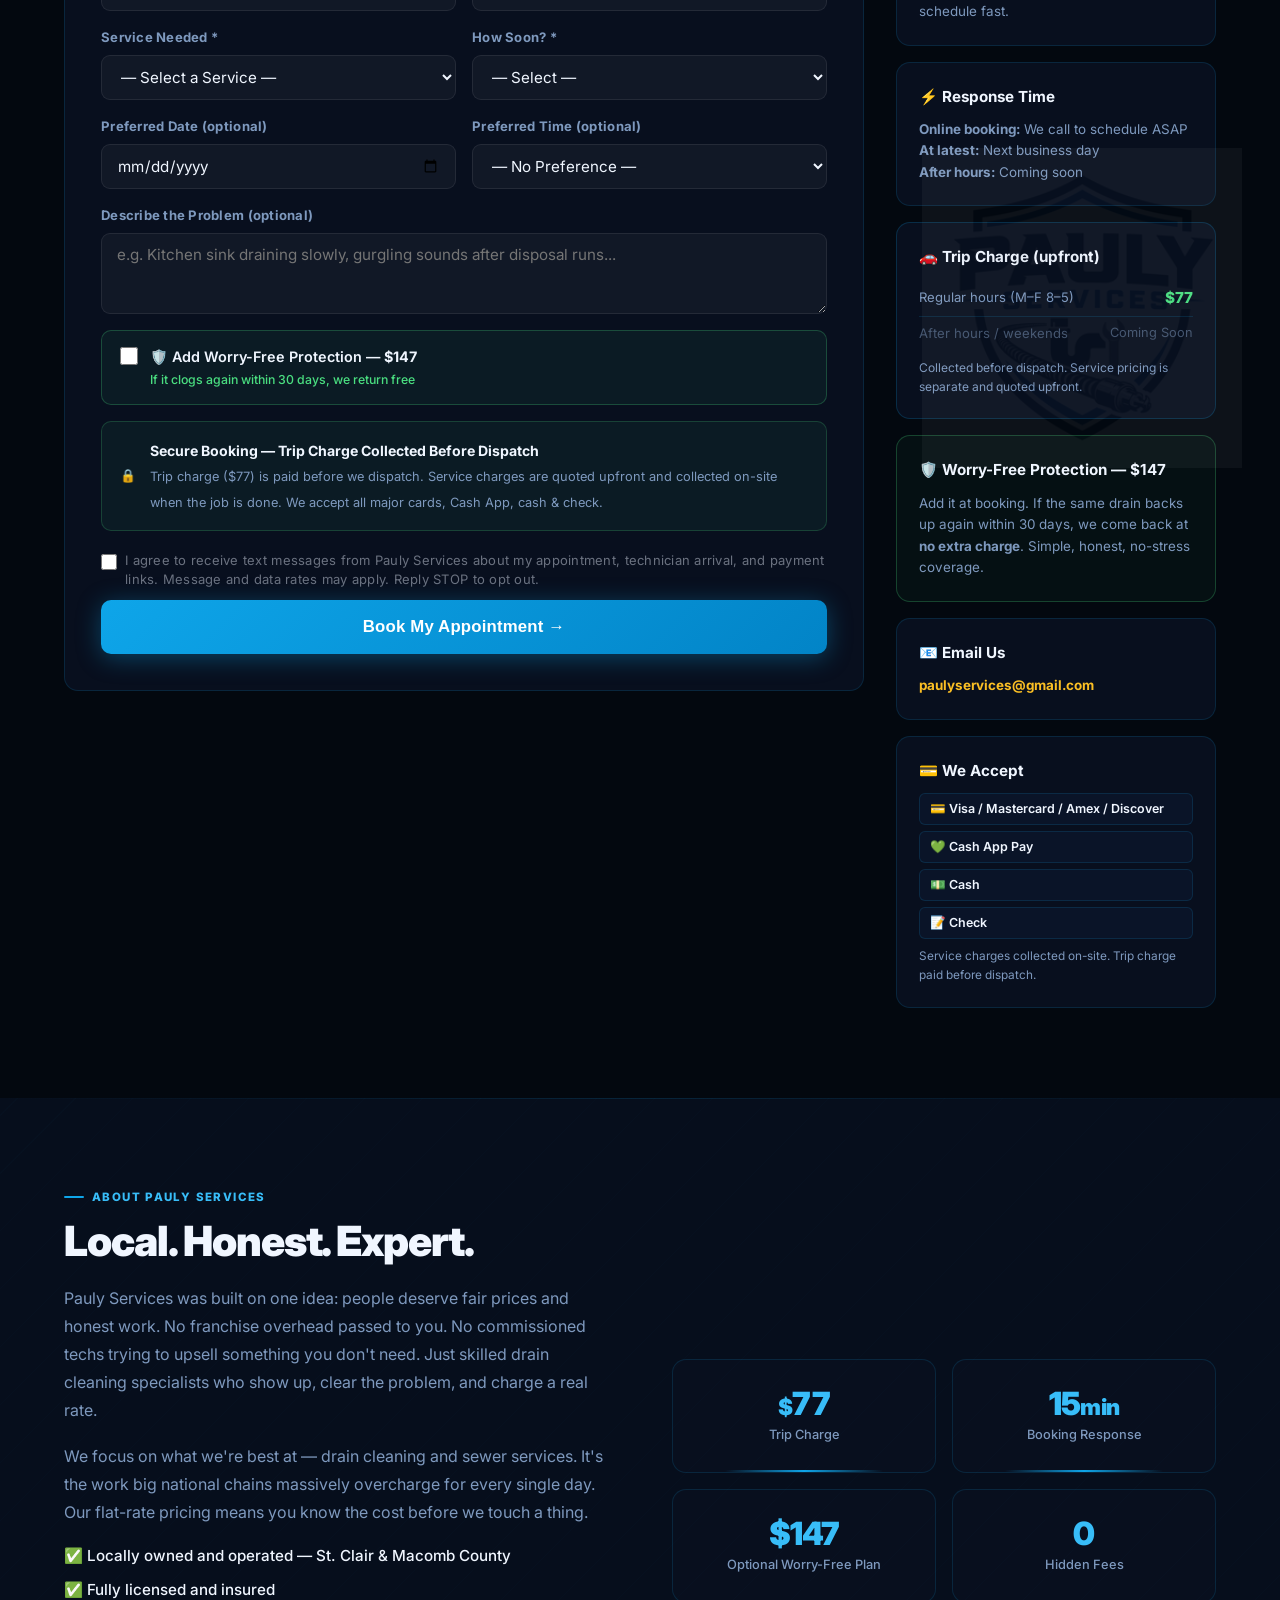
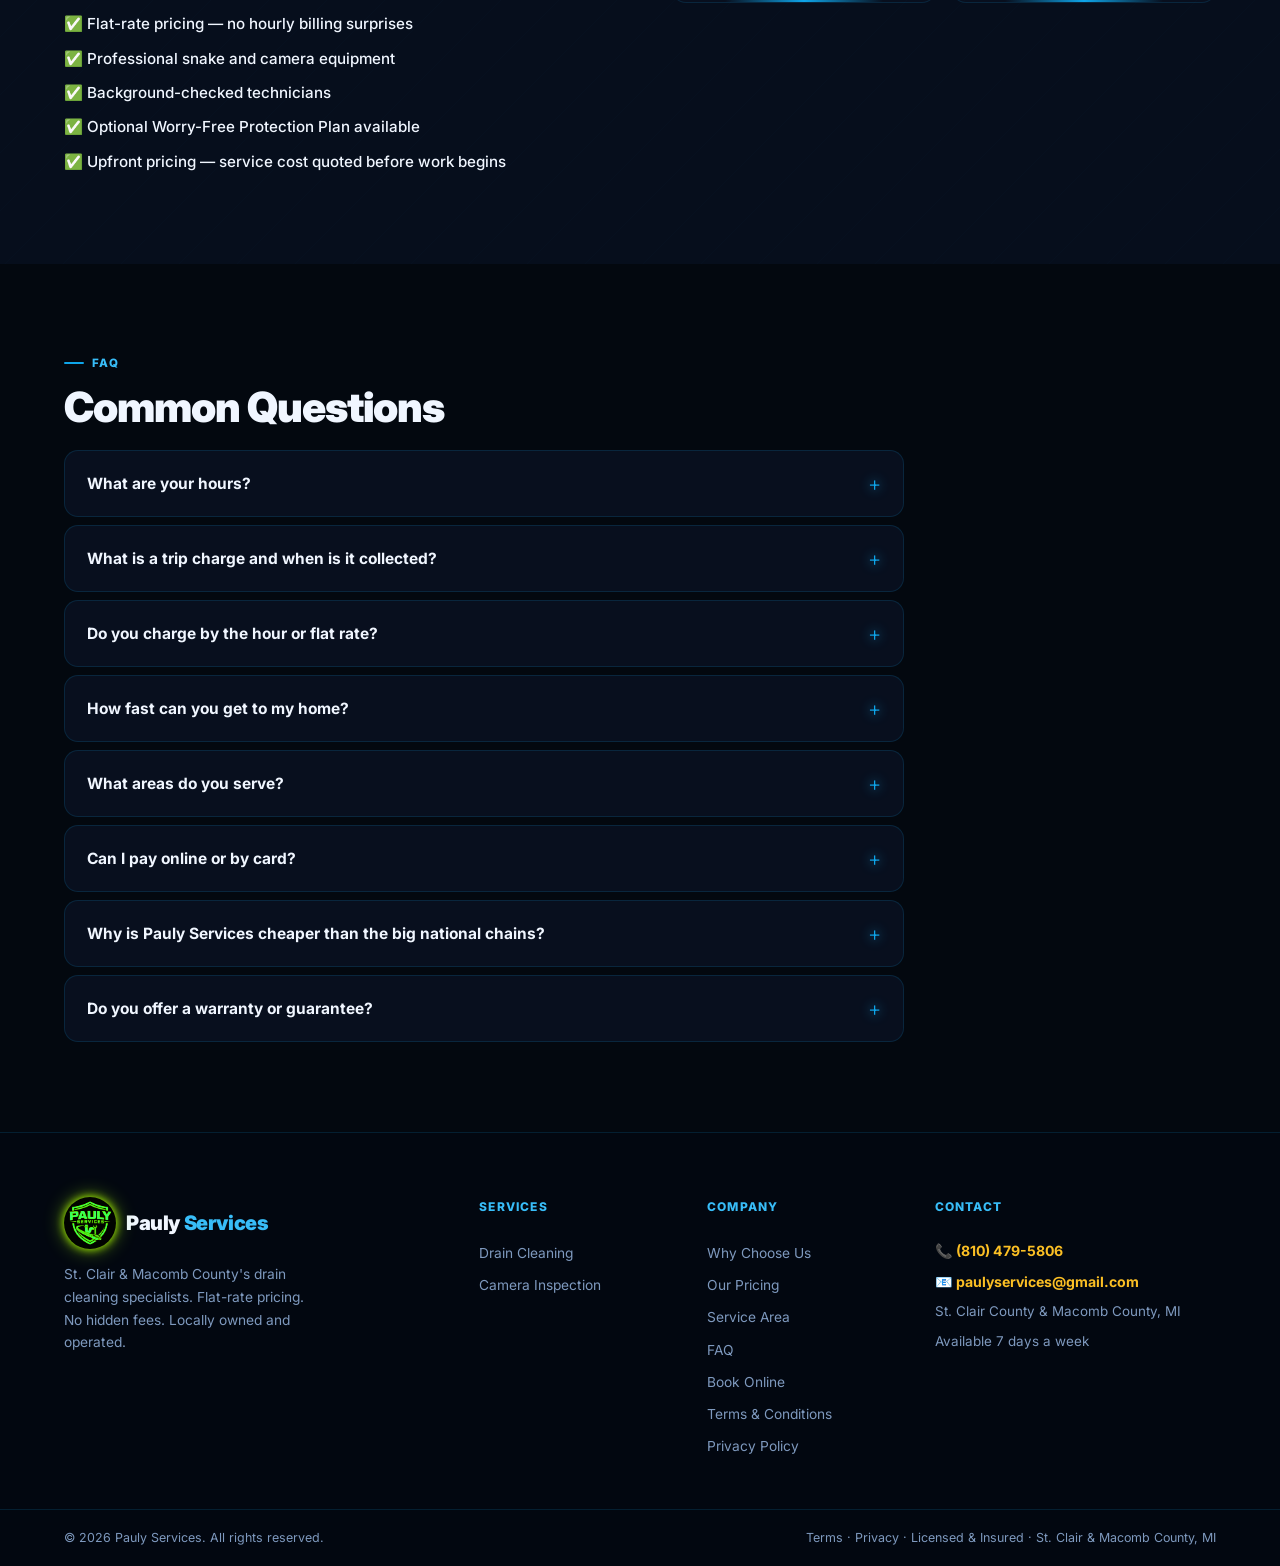
==== commit b8872851: "feat: replace emergency/after-hours with coming soon placeholders" ====
--- a/index.html
+++ b/index.html
@@ -87,7 +87,7 @@
 <div class="trust-bar">
   <div class="container trust-inner">
     <div class="trust-item">✅ Licensed &amp; Insured</div>
-    <div class="trust-item">⏱ 24/7 Emergency Available</div>
+    <div class="trust-item">⏱ After Hours — Coming Soon</div>
     <div class="trust-item">💰 Flat-Rate Pricing</div>
     <div class="trust-item">🚫 No Hidden Fees</div>
     <div class="trust-item">📍 St. Clair &amp; Macomb County</div>
@@ -357,10 +357,10 @@
 <section class="section" id="hours">
   <div class="container">
     <div class="section-label">Hours &amp; Trip Charges</div>
-    <h2 class="section-title">We're Available 24/7 — Pricing Is Honest Up Front</h2>
-    <p class="section-sub">Trip charges are collected before we dispatch — no surprises when we arrive. Emergency and after-hours rates cover our real cost of showing up outside normal hours. Service pricing is the same regardless of when you call.</p>
-
-    <div class="hours-grid">
+    <h2 class="section-title">Regular Hours — Honest Pricing Up Front</h2>
+    <p class="section-sub">Trip charge is collected before we dispatch — no surprises when we arrive. Service pricing is flat-rate and quoted before any work begins.</p>
+
+    <div class="hours-grid" style="justify-content:center">
 
       <div class="hours-card">
         <div class="hours-badge regular-badge">Regular Hours</div>
@@ -373,28 +373,11 @@
         <p class="hours-desc">Standard rate. Paid upfront before we head your way.</p>
       </div>
 
-      <div class="hours-card afterhours-card">
-        <div class="hours-badge afterhours-badge">After Hours</div>
-        <div class="hours-time">Mon – Fri 5–9 pm</div>
-        <div class="hours-time-detail">Sat – Sun 8 am – 5 pm</div>
-        <div class="trip-charge-row">
-          <span class="trip-label">Trip Charge</span>
-          <span class="trip-price afterhours-price" data-pb-name="Trip Charge (After Hours  Saterday)">$197</span>
-        </div>
-        <p class="hours-desc">Evenings and weekends. Same great work, slightly higher dispatch cost.</p>
-        <p style="margin-top:10px;font-size:.78rem;color:var(--green);font-style:italic">💳 Cards, Cash App, Cash &amp; Check accepted</p>
-      </div>
-
-      <div class="hours-card emergency-card">
-        <div class="hours-badge emergency-badge">Emergency / Holiday</div>
-        <div class="hours-time">9 pm – 8 am · Any Day</div>
-        <div class="hours-time-detail">All federal holidays</div>
-        <div class="trip-charge-row">
-          <span class="trip-label">Trip Charge</span>
-          <span class="trip-price emergency-price" data-pb-name="Trip Charge (After Hours Any Time 24/7)">$397</span>
-        </div>
-        <p class="hours-desc">Middle of the night, holidays — we still come out. This covers us doing so.</p>
-        <p style="margin-top:10px;font-size:.78rem;color:var(--green);font-style:italic">💳 Cards, Cash App, Cash &amp; Check accepted</p>
+      <div class="hours-card" style="opacity:.6;pointer-events:none">
+        <div class="hours-badge" style="background:#555">After Hours / Emergency</div>
+        <div class="hours-time" style="color:var(--muted)">Evenings · Weekends · Holidays</div>
+        <div class="hours-time-detail" style="color:var(--muted)">— Coming Soon —</div>
+        <p class="hours-desc" style="color:var(--muted);margin-top:12px">Extended hours are on the way. Stay tuned!</p>
       </div>
 
     </div>
@@ -477,7 +460,7 @@
             <label for="urgency">How Soon? *</label>
             <select id="urgency" name="urgency" required>
               <option value="">— Select —</option>
-              <option value="Emergency — ASAP">🚨 Emergency / After Hours — ASAP</option>
+              <option value="Emergency — ASAP" disabled>🚨 Emergency / After Hours — Coming Soon</option>
               <option value="Same Day">⚡ Same Day (regular hours)</option>
               <option value="This Week">📅 This Week</option>
               <option value="Schedule for Later">🗓 Schedule for Later</option>
@@ -544,13 +527,12 @@
           <h4>⚡ Response Time</h4>
           <p><strong>Online booking:</strong> We call to schedule ASAP<br />
           <strong>At latest:</strong> Next business day<br />
-          <strong>Emergency:</strong> Call us directly — same-day</p>
+          <strong>After hours:</strong> Coming soon</p>
         </div>
         <div class="sidebar-card trip-sidebar-card">
-          <h4>🚗 Trip Charges (upfront)</h4>
+          <h4>🚗 Trip Charge (upfront)</h4>
           <div class="trip-sidebar-row"><span>Regular hours (M–F 8–5)</span><span class="trip-sidebar-price regular-price" data-pb-name="Service Call / Diagnostic">$77</span></div>
-          <div class="trip-sidebar-row"><span>After hours / weekends</span><span class="trip-sidebar-price afterhours-price" data-pb-name="Trip Charge (After Hours  Saterday)">$197</span></div>
-          <div class="trip-sidebar-row"><span>Emergency / holiday</span><span class="trip-sidebar-price emergency-price" data-pb-name="Trip Charge (After Hours Any Time 24/7)">$397</span></div>
+          <div class="trip-sidebar-row" style="opacity:.5"><span>After hours / weekends</span><span style="font-size:.8rem;color:var(--muted)">Coming Soon</span></div>
           <p style="font-size:0.75rem;color:var(--muted);margin-top:8px">Collected before dispatch. Service pricing is separate and quoted upfront.</p>
         </div>
         <div class="sidebar-card guarantee">
@@ -629,11 +611,11 @@
     <div class="faq-list">
       <div class="faq-item">
         <button class="faq-q">What are your hours?</button>
-        <div class="faq-a">Regular hours are Monday–Friday, 8 am to 5 pm (last call at 4 pm). We're also available evenings, weekends, and holidays — those slots carry a higher trip charge. True emergencies (middle of the night, etc.) — just call us directly at (810) 479-5806.</div>
+        <div class="faq-a">Regular hours are Monday–Friday, 8 am to 5 pm (last call at 4 pm). After-hours and weekend availability is coming soon — stay tuned! In the meantime, call us at (810) 479-5806 and we'll do our best to help.</div>
       </div>
       <div class="faq-item">
         <button class="faq-q">What is a trip charge and when is it collected?</button>
-        <div class="faq-a">A trip charge covers the cost of dispatching to your location and is collected <strong>upfront before we head your way</strong>. Regular hours (M–F 8–5): <span data-pb-name="Service Call / Diagnostic">$77</span>. After hours / weekends: <span data-pb-name="Trip Charge (After Hours  Saterday)">$197</span>. Emergency, late night, or holiday: <span data-pb-name="Trip Charge (After Hours Any Time 24/7)">$397</span>. Trip charges are separate from service pricing — your flat-rate service cost is quoted before any work begins.</div>
+        <div class="faq-a">A trip charge covers the cost of dispatching to your location and is collected <strong>upfront before we head your way</strong>. Regular hours (M–F 8–5): <span data-pb-name="Service Call / Diagnostic">$77</span>. After-hours and weekend rates are coming soon. Trip charges are separate from service pricing — your flat-rate service cost is quoted before any work begins.</div>
       </div>
       <div class="faq-item">
         <button class="faq-q">Do you charge by the hour or flat rate?</button>
@@ -641,7 +623,7 @@
       </div>
       <div class="faq-item">
         <button class="faq-q">How fast can you get to my home?</button>
-        <div class="faq-a">We offer same-day service in most cases. Emergency calls — call us directly at (810) 479-5806. For online bookings, we'll call you to schedule ASAP — no later than next business day.</div>
+        <div class="faq-a">We offer same-day service in most cases during regular hours (M–F 8–5). For online bookings, we'll call you to schedule ASAP — no later than next business day.</div>
       </div>
       <div class="faq-item">
         <button class="faq-q">What areas do you serve?</button>
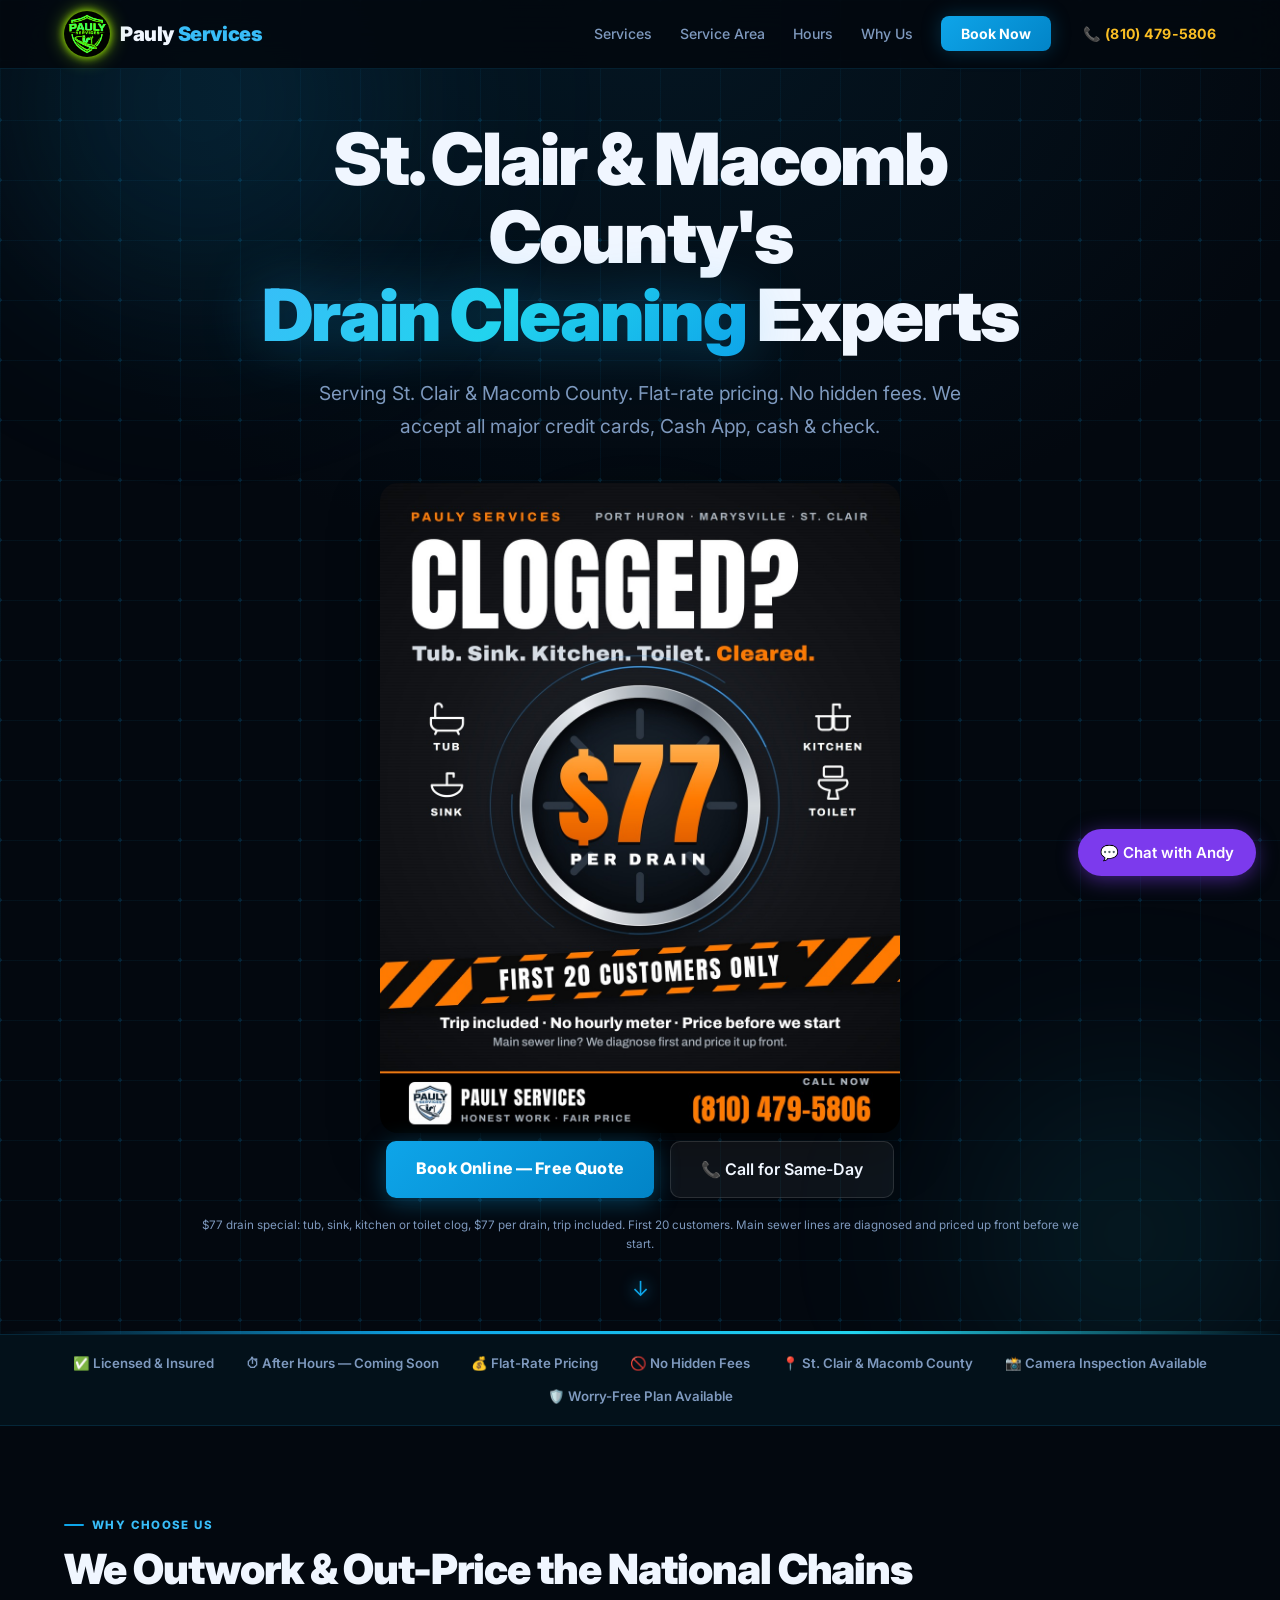
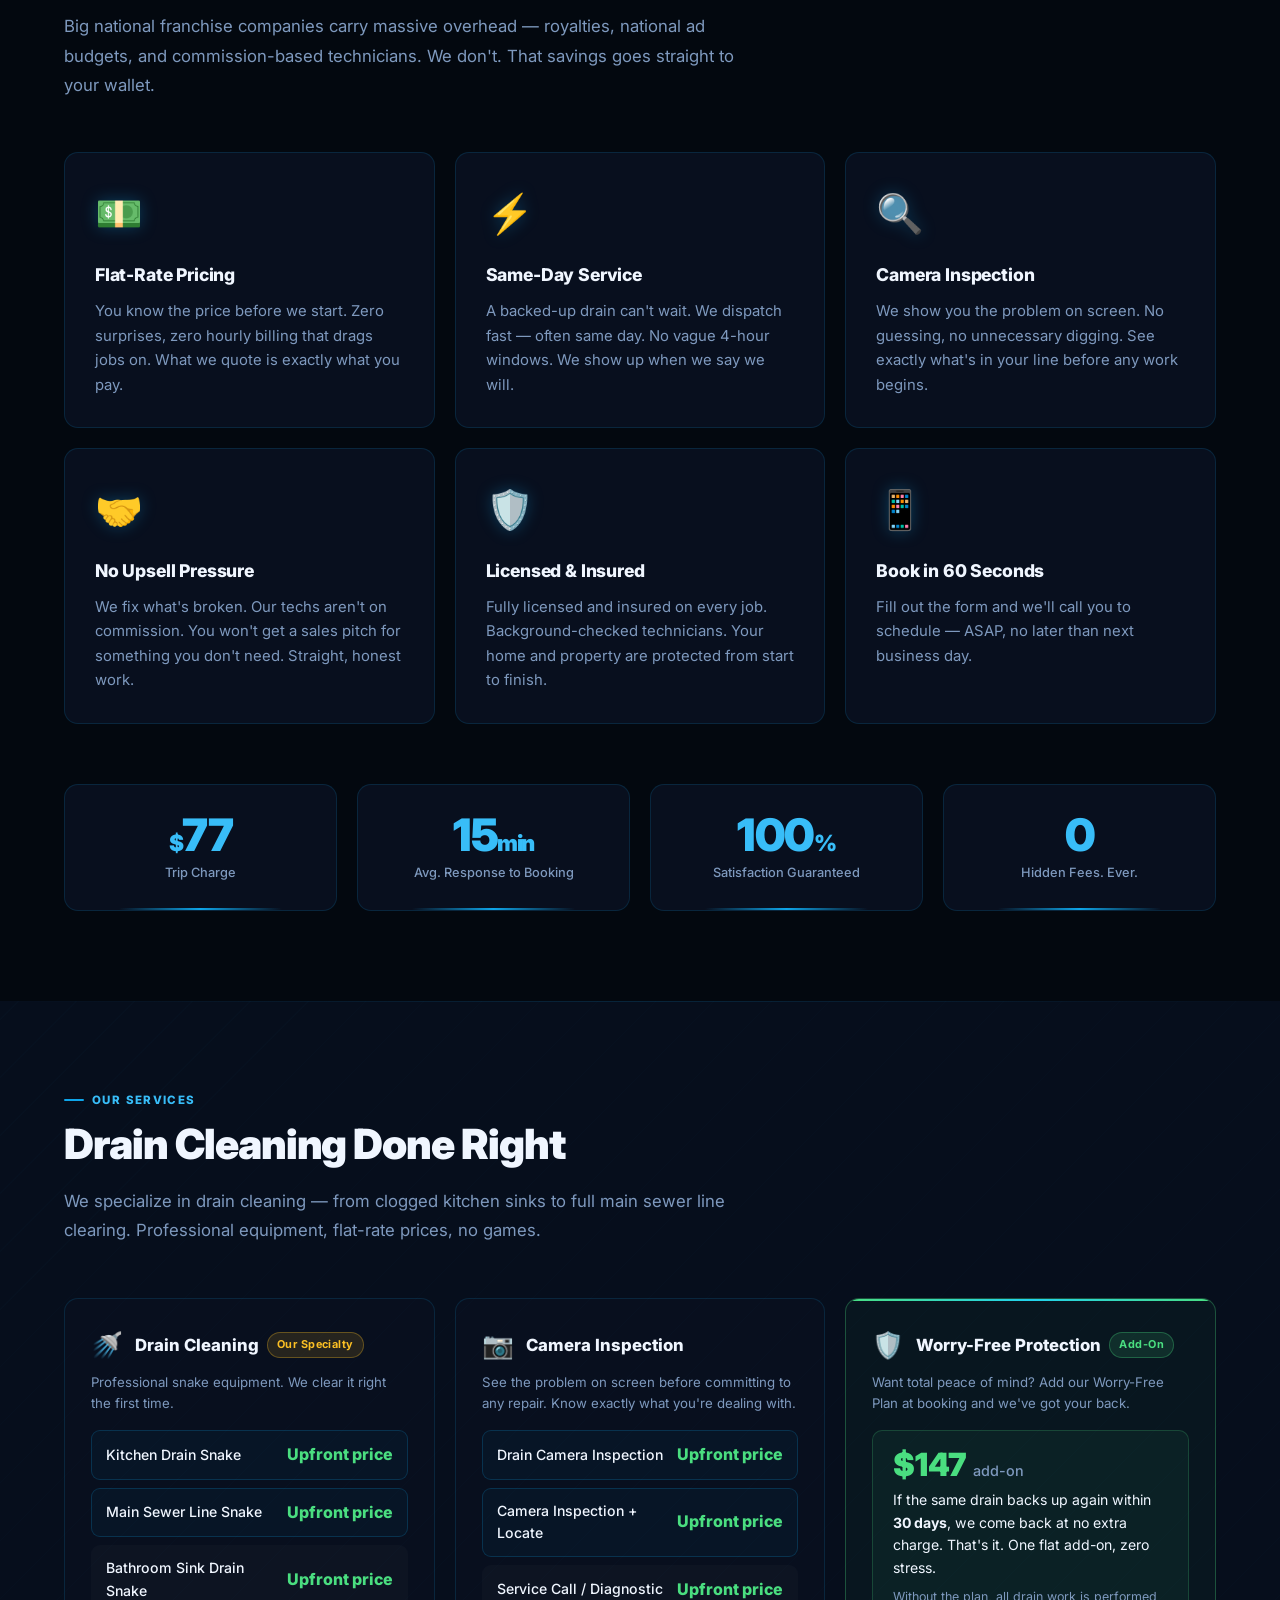
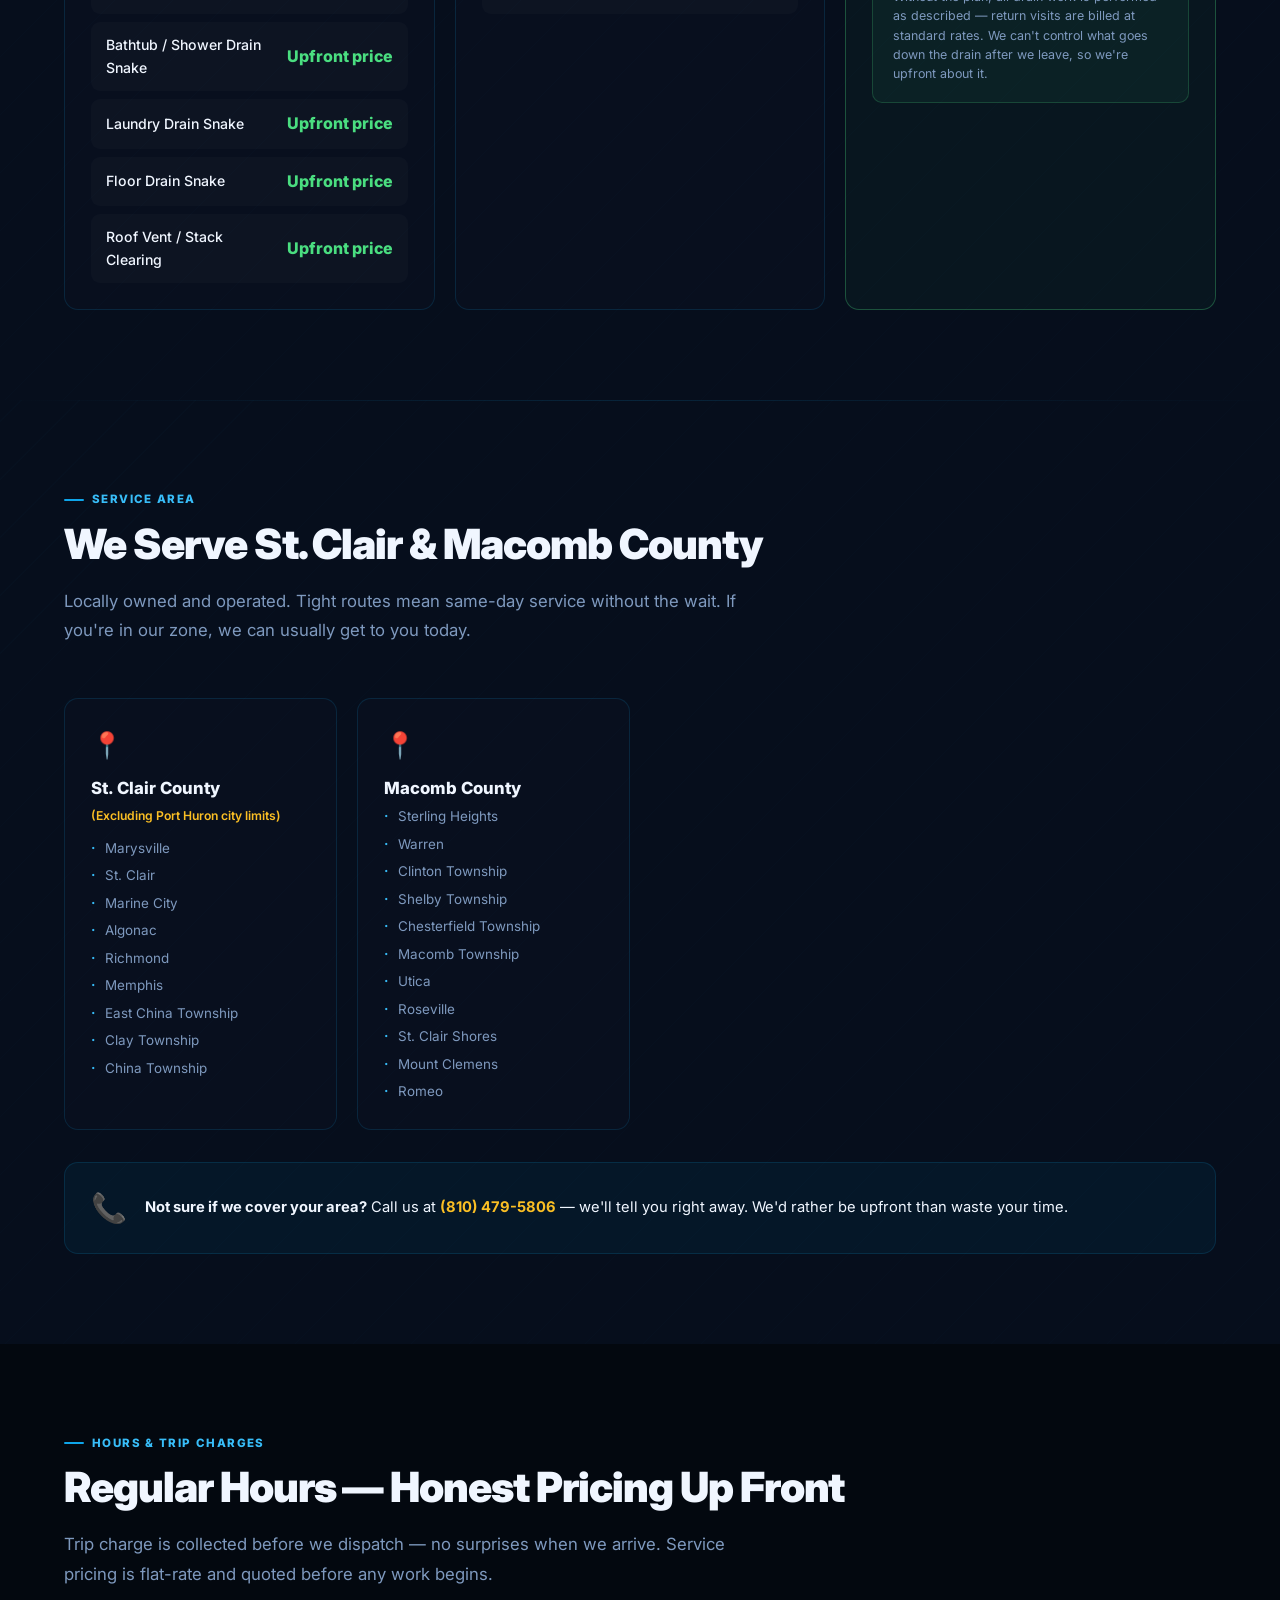
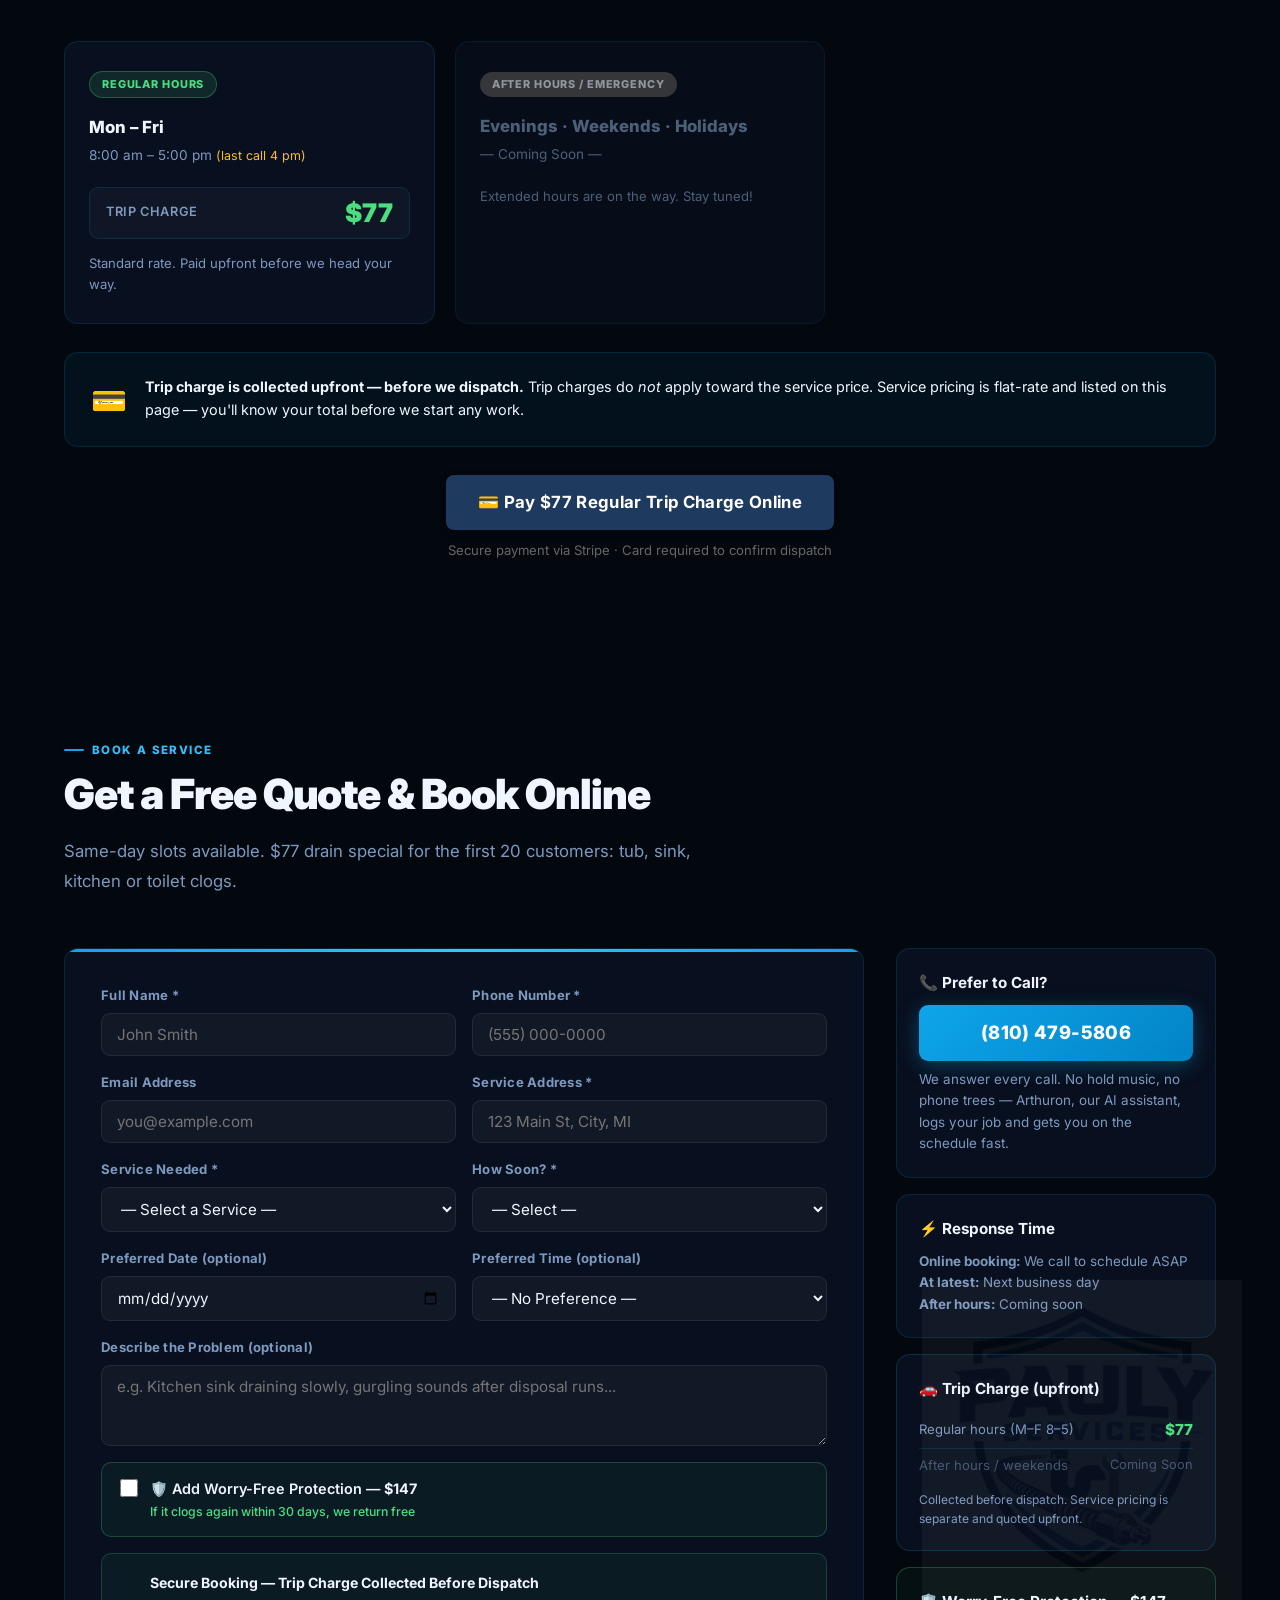
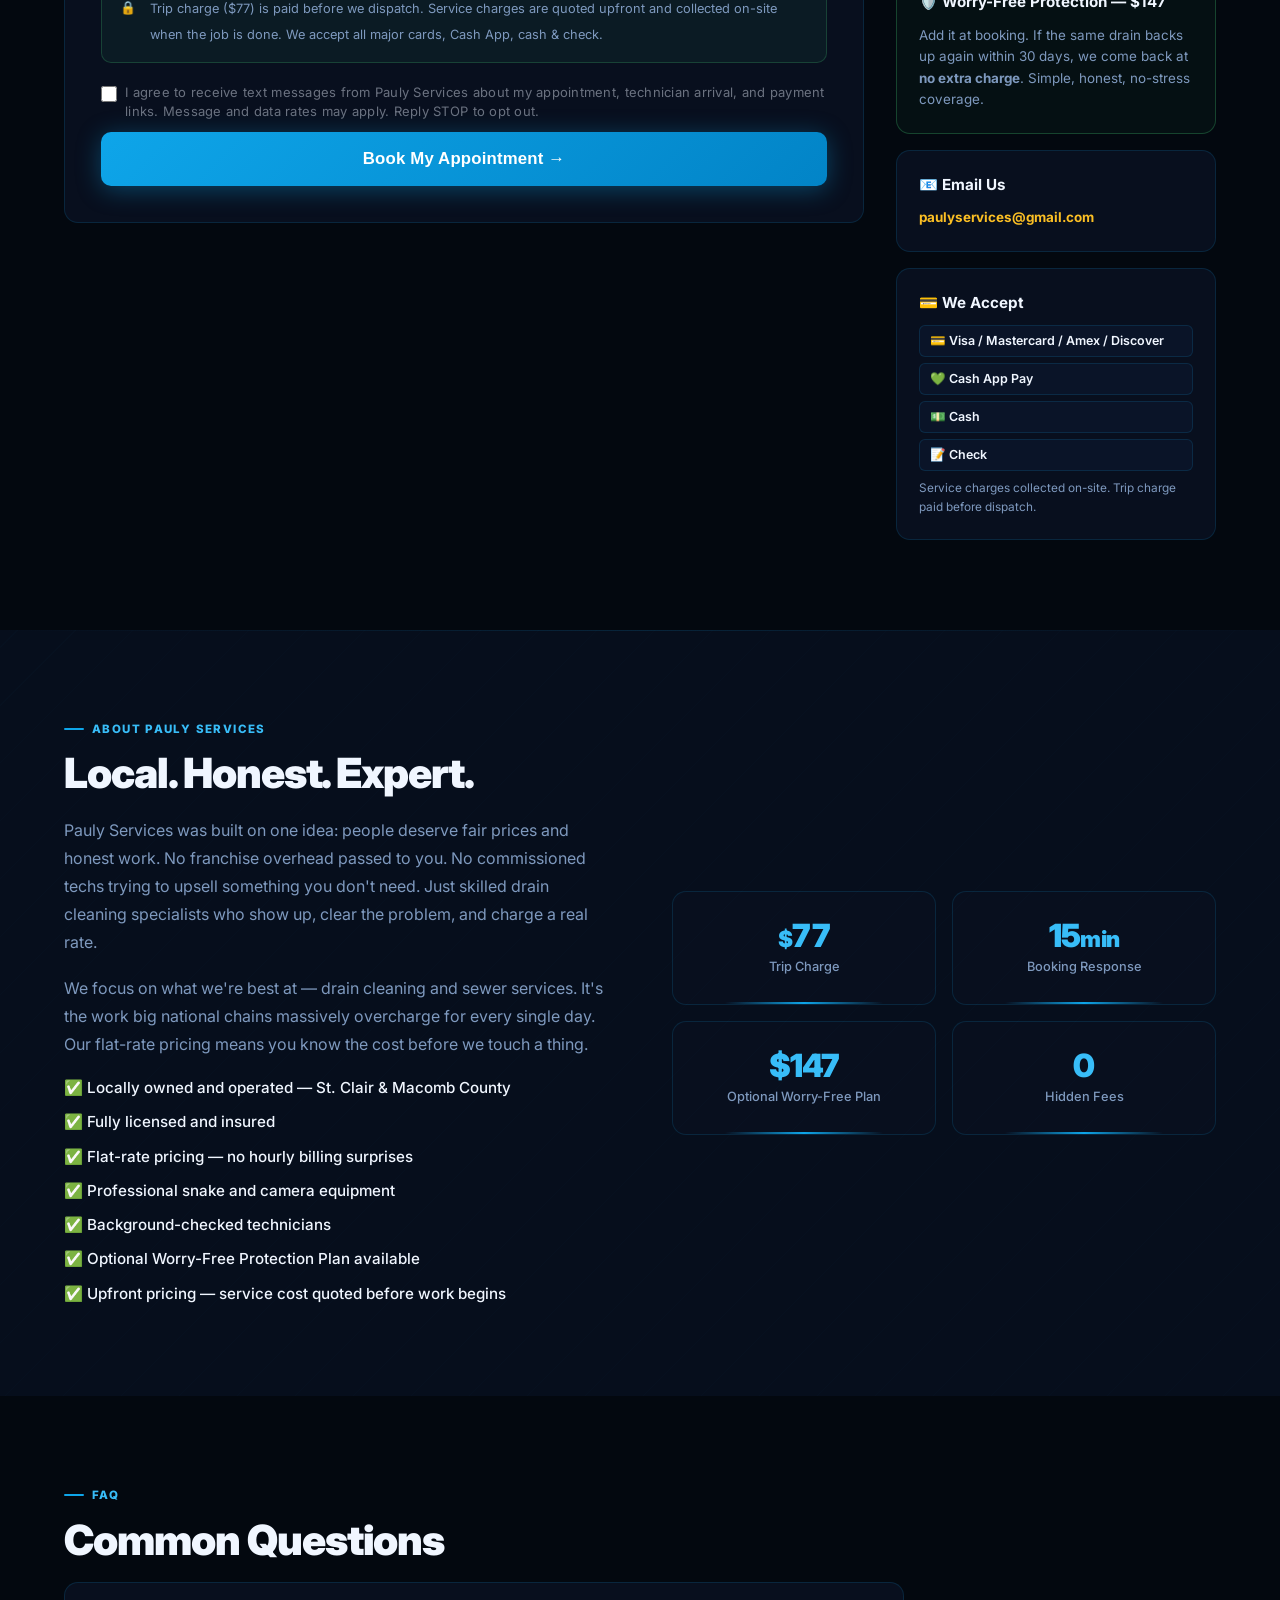
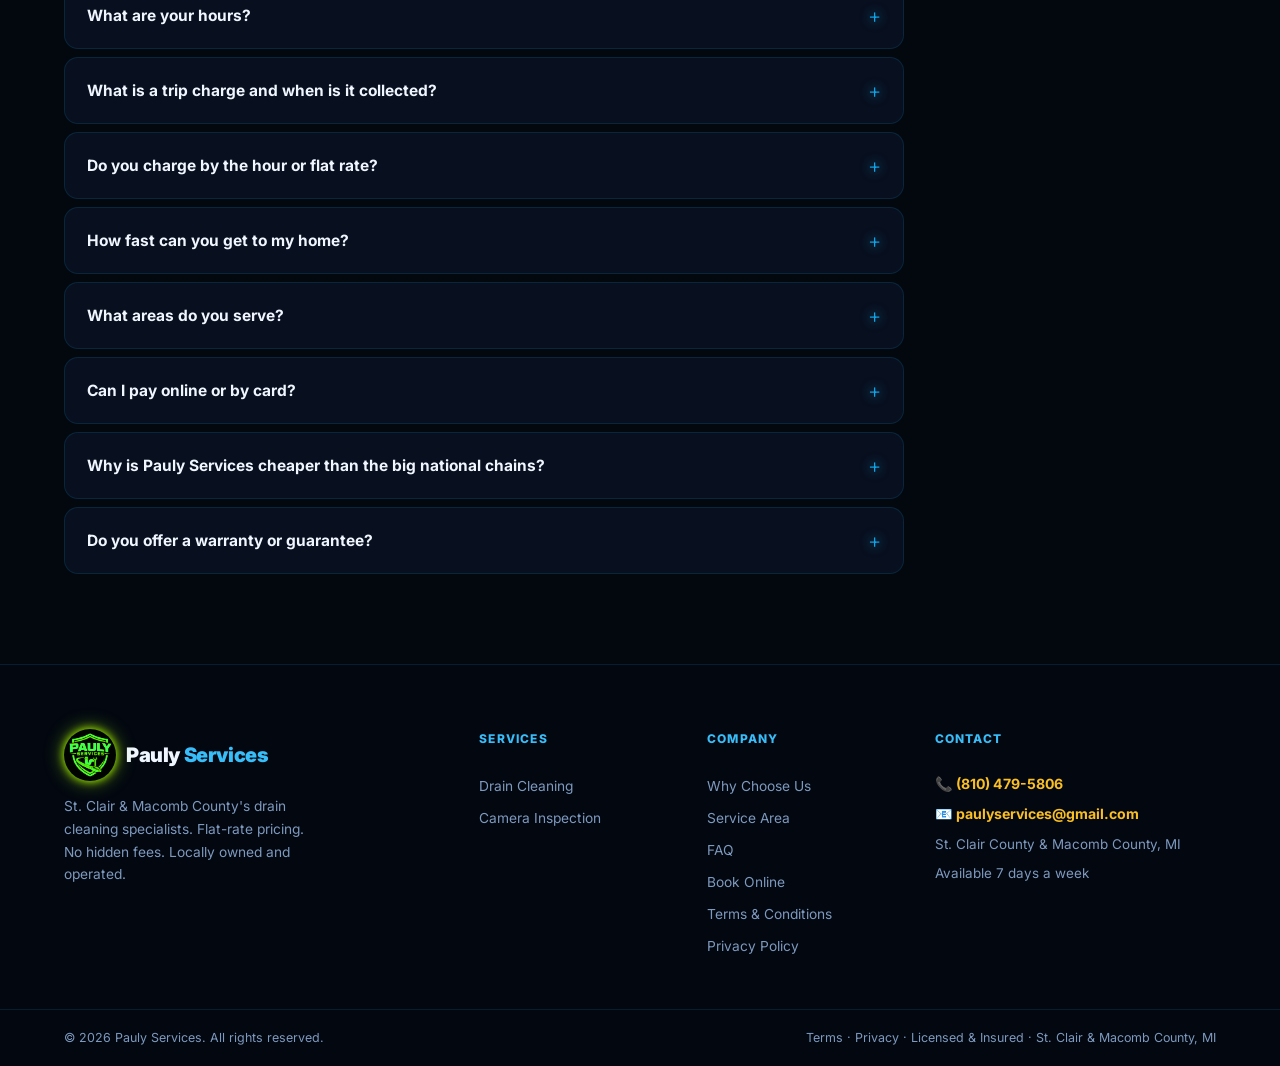
==== commit b7bf21dc: "Take the price list off the site, lead with the $77 drain special ad Paul 2026-10-15: remove pricing" ====
--- a/index.html
+++ b/index.html
@@ -22,7 +22,6 @@
     </div>
     <ul class="nav-links">
       <li><a href="#services">Services</a></li>
-      <li><a href="#pricing">Pricing</a></li>
       <li><a href="#service-area">Service Area</a></li>
       <li><a href="#hours">Hours</a></li>
       <li><a href="#why-us">Why Us</a></li>
@@ -33,7 +32,6 @@
   </div>
   <div class="mobile-menu" id="mobile-menu">
     <a href="#services">Services</a>
-    <a href="#pricing">Pricing</a>
     <a href="#service-area">Service Area</a>
     <a href="#hours">Hours</a>
     <a href="#why-us">Why Us</a>
@@ -59,25 +57,15 @@
     <h1>St. Clair &amp; Macomb County's<br /><span class="gradient-text">Drain Cleaning</span> Experts</h1>
     <p class="hero-sub">Serving St. Clair &amp; Macomb County. Flat-rate pricing. No hidden fees. We accept all major credit cards, Cash App, cash &amp; check.</p>
 
-    <div class="hero-compare">
-      <div class="compare-card ours">
-        <div class="compare-label">Pauly Services</div>
-        <div class="compare-price" data-pb-name="Main Sewer Line Snake">$297</div>
-        <div class="compare-service">Main Sewer Line <span class="compare-special-badge">Save $100 Online★</span></div>
-      </div>
-      <div class="compare-vs">vs</div>
-      <div class="compare-card theirs">
-        <div class="compare-label">National Chains</div>
-        <div class="compare-price">$600+</div>
-        <div class="compare-service">Same Service (est.)</div>
-      </div>
-    </div>
+    <a href="#booking" class="hero-ad" aria-label="$77 drain special. Book now">
+      <img src="img/drain-special-77.jpg" alt="$77 drain special: tub, sink, kitchen or toilet clog, $77 per drain, trip included. First 20 customers only. Call (810) 479-5806." style="display:block;width:100%;max-width:520px;margin:28px auto 8px;border-radius:18px;box-shadow:0 20px 50px rgba(0,0,0,.45)" />
+    </a>
 
     <div class="hero-actions">
       <a href="#booking" class="btn-primary">Book Online — Free Quote</a>
       <a href="tel:+18104795806" class="btn-secondary">📞 Call for Same-Day</a>
     </div>
-    <p class="hero-note">★Grand Opening Special: $100 off any service $300+, first-time customers, online booking required. $25 off applies to any online booking anytime. Offers cannot be combined. Pauly Services reserves the right to modify specials at any time.</p>
+    <p class="hero-note">$77 drain special: tub, sink, kitchen or toilet clog, $77 per drain, trip included. First 20 customers. Main sewer lines are diagnosed and priced up front before we start.</p>
   </div>
   <div class="hero-scroll">↓</div>
   <div class="pipe-line"></div>
@@ -163,21 +151,6 @@
     <h2 class="section-title">Drain Cleaning Done Right</h2>
     <p class="section-sub">We specialize in drain cleaning — from clogged kitchen sinks to full main sewer line clearing. Professional equipment, flat-rate prices, no games.</p>
 
-    <!-- Specials Grid -->
-    <div class="specials-grid">
-      <div class="special-card grand-opening">
-        <div class="special-eyebrow">🎉 Grand Opening Online Special</div>
-        <div class="special-amount">$100 <span class="special-off">OFF</span></div>
-        <p class="special-desc">Any service totaling <strong>$300 or more</strong>. Book online, first-time customers. Mention this offer when we call.</p>
-        <div class="special-fine">One per household · Cannot combine · Limited time</div>
-      </div>
-      <div class="special-card always-on">
-        <div class="special-eyebrow">💻 Always-On Online Discount</div>
-        <div class="special-amount">$25 <span class="special-off">OFF</span></div>
-        <p class="special-desc">Any service, any time — just for booking right here on our website. No minimums, no expiration.</p>
-        <div class="special-fine">Online booking required · Applied at time of service</div>
-      </div>
-    </div>
 
     <div class="service-categories">
 
@@ -191,31 +164,31 @@
         <div class="service-list">
           <div class="service-item featured">
             <span class="service-name">Kitchen Drain Snake</span>
-            <span class="service-price" data-pb-name="Kitchen Drain Snake">$287</span>
+            <span class="service-price">Upfront price</span>
           </div>
           <div class="service-item featured">
             <span class="service-name">Main Sewer Line Snake</span>
-            <span class="service-price" data-pb-name="Main Sewer Line Snake">$297</span>
+            <span class="service-price">Upfront price</span>
           </div>
           <div class="service-item">
             <span class="service-name">Bathroom Sink Drain Snake</span>
-            <span class="service-price" data-pb-name="Bathroom Sink Drain Snake">$267</span>
+            <span class="service-price">Upfront price</span>
           </div>
           <div class="service-item">
             <span class="service-name">Bathtub / Shower Drain Snake</span>
-            <span class="service-price" data-pb-name="Bathtub / Shower Drain Snake">$267</span>
+            <span class="service-price">Upfront price</span>
           </div>
           <div class="service-item">
             <span class="service-name">Laundry Drain Snake</span>
-            <span class="service-price" data-pb-name="Laundry Drain Snake">$267</span>
+            <span class="service-price">Upfront price</span>
           </div>
           <div class="service-item">
             <span class="service-name">Floor Drain Snake</span>
-            <span class="service-price" data-pb-name="Floor Drain Snake">$267</span>
+            <span class="service-price">Upfront price</span>
           </div>
           <div class="service-item">
             <span class="service-name">Roof Vent / Stack Clearing</span>
-            <span class="service-price" data-pb-name="Roof Vent / Stack Clearing">$577</span>
+            <span class="service-price">Upfront price</span>
           </div>
         </div>
       </div>
@@ -230,15 +203,15 @@
         <div class="service-list">
           <div class="service-item featured">
             <span class="service-name">Drain Camera Inspection</span>
-            <span class="service-price" data-pb-name="Drain Camera Inspection">$347</span>
+            <span class="service-price">Upfront price</span>
           </div>
           <div class="service-item featured">
             <span class="service-name">Camera Inspection + Locate</span>
-            <span class="service-price" data-pb-name="Camera Inspection + Locate">$397</span>
+            <span class="service-price">Upfront price</span>
           </div>
           <div class="service-item">
             <span class="service-name">Service Call / Diagnostic</span>
-            <span class="service-price" data-pb-name="Service Call / Diagnostic">$77</span>
+            <span class="service-price">Upfront price</span>
           </div>
         </div>
       </div>
@@ -262,47 +235,6 @@
 </section>
 
 <!-- ===== PRICE COMPARISON ===== -->
-<section class="section" id="pricing">
-  <div class="container">
-    <div class="section-label">Pricing Comparison</div>
-    <h2 class="section-title">Why Pay More for the Same Work?</h2>
-    <p class="section-sub">Large national franchise companies charge more because they have to — royalties, national advertising, and commission-based sales quotas all get baked into your invoice. We're local. None of that overhead. All of that savings goes to you.</p>
-    <div class="compare-table-wrap">
-      <table class="compare-table">
-        <thead>
-          <tr>
-            <th>Service</th>
-            <th class="col-ours">Pauly Services</th>
-            <th class="col-them">National Chains (est.)</th>
-            <th class="col-save">You Save</th>
-          </tr>
-        </thead>
-        <tbody>
-          <tr>
-            <td>Kitchen Drain Snake</td>
-            <td class="col-ours" data-pb-name="Kitchen Drain Snake">$287</td>
-            <td class="col-them">$350–$500</td>
-            <td class="col-save">Up to $203</td>
-          </tr>
-          <tr>
-            <td>Main Sewer Line Snake</td>
-            <td class="col-ours" data-pb-name="Main Sewer Line Snake">$297</td>
-            <td class="col-them">$600–$900</td>
-            <td class="col-save">Up to $503</td>
-          </tr>
-          <tr>
-            <td>Camera Inspection</td>
-            <td class="col-ours" data-pb-name="Drain Camera Inspection">$347</td>
-            <td class="col-them">$395–$600</td>
-            <td class="col-save">Up to $303</td>
-          </tr>
-        </tbody>
-      </table>
-      <p class="compare-note">*Competitor prices are estimated industry averages from national franchise drain service companies and may vary by location. Our prices are flat-rate and include all labor &amp; standard parts — no surprises.</p>
-    </div>
-  </div>
-</section>
-
 <!-- ===== SERVICE AREA ===== -->
 <section class="section section-dark" id="service-area">
   <div class="container">
@@ -406,7 +338,7 @@
   <div class="container">
     <div class="section-label">Book a Service</div>
     <h2 class="section-title">Get a Free Quote &amp; Book Online</h2>
-    <p class="section-sub">Same-day slots available. Grand Opening Special: $100 off any service $300+ or $25 off any booking — mention this when we call.</p>
+    <p class="section-sub">Same-day slots available. $77 drain special for the first 20 customers: tub, sink, kitchen or toilet clogs.</p>
 
     <div class="booking-wrap">
       <form class="booking-form" id="booking-form">
@@ -438,18 +370,18 @@
             <select id="service" name="service" required>
               <option value="">— Select a Service —</option>
               <optgroup label="Drain Cleaning">
-                <option data-pb-option="Kitchen Drain Snake" value="Kitchen Drain Snake — $287">Kitchen Drain Snake — $287</option>
-                <option data-pb-option="Main Sewer Line Snake" value="Main Sewer Line Snake — $297">Main Sewer Line Snake — $297</option>
-                <option data-pb-option="Bathroom Sink Drain Snake" value="Bathroom Sink Drain Snake — $267">Bathroom Sink Drain Snake — $267</option>
-                <option data-pb-option="Bathtub / Shower Drain Snake" value="Bathtub / Shower Drain Snake — $267">Bathtub / Shower Drain Snake — $267</option>
-                <option data-pb-option="Laundry Drain Snake" value="Laundry Drain Snake — $267">Laundry Drain Snake — $267</option>
-                <option data-pb-option="Floor Drain Snake" value="Floor Drain Snake — $267">Floor Drain Snake — $267</option>
-                <option data-pb-option="Roof Vent / Stack Clearing" value="Roof Vent / Stack Clearing — $577">Roof Vent / Stack Clearing — $577</option>
+                <option value="Kitchen Drain Snake">Kitchen Drain Snake</option>
+                <option value="Main Sewer Line Snake">Main Sewer Line Snake</option>
+                <option value="Bathroom Sink Drain Snake">Bathroom Sink Drain Snake</option>
+                <option value="Bathtub / Shower Drain Snake">Bathtub / Shower Drain Snake</option>
+                <option value="Laundry Drain Snake">Laundry Drain Snake</option>
+                <option value="Floor Drain Snake">Floor Drain Snake</option>
+                <option value="Roof Vent / Stack Clearing">Roof Vent / Stack Clearing</option>
               </optgroup>
               <optgroup label="Camera Inspection">
-                <option data-pb-option="Drain Camera Inspection" value="Drain Camera Inspection — $347">Drain Camera Inspection — $347</option>
-                <option data-pb-option="Camera Inspection + Locate" value="Camera Inspection + Locate — $397">Camera Inspection + Locate — $397</option>
-                <option data-pb-option="Service Call / Diagnostic" value="Service Call / Diagnostic — $77">Service Call / Diagnostic — $77</option>
+                <option value="Drain Camera Inspection">Drain Camera Inspection</option>
+                <option value="Camera Inspection + Locate">Camera Inspection + Locate</option>
+                <option value="Service Call / Diagnostic">Service Call / Diagnostic</option>
               </optgroup>
               <optgroup label="Other">
                 <option value="Not sure — need diagnosis">Not sure — need diagnosis</option>
@@ -665,7 +597,6 @@
     <div class="footer-links">
       <h4>Company</h4>
       <a href="#why-us">Why Choose Us</a>
-      <a href="#pricing">Our Pricing</a>
       <a href="#service-area">Service Area</a>
       <a href="#faq">FAQ</a>
       <a href="#booking">Book Online</a>
@@ -690,6 +621,5 @@
 
 <script src="js/main.js"></script>
 <script src="js/chat-widget.js"></script>
-<script src="js/pricebook.js"></script>
 </body>
 </html>
